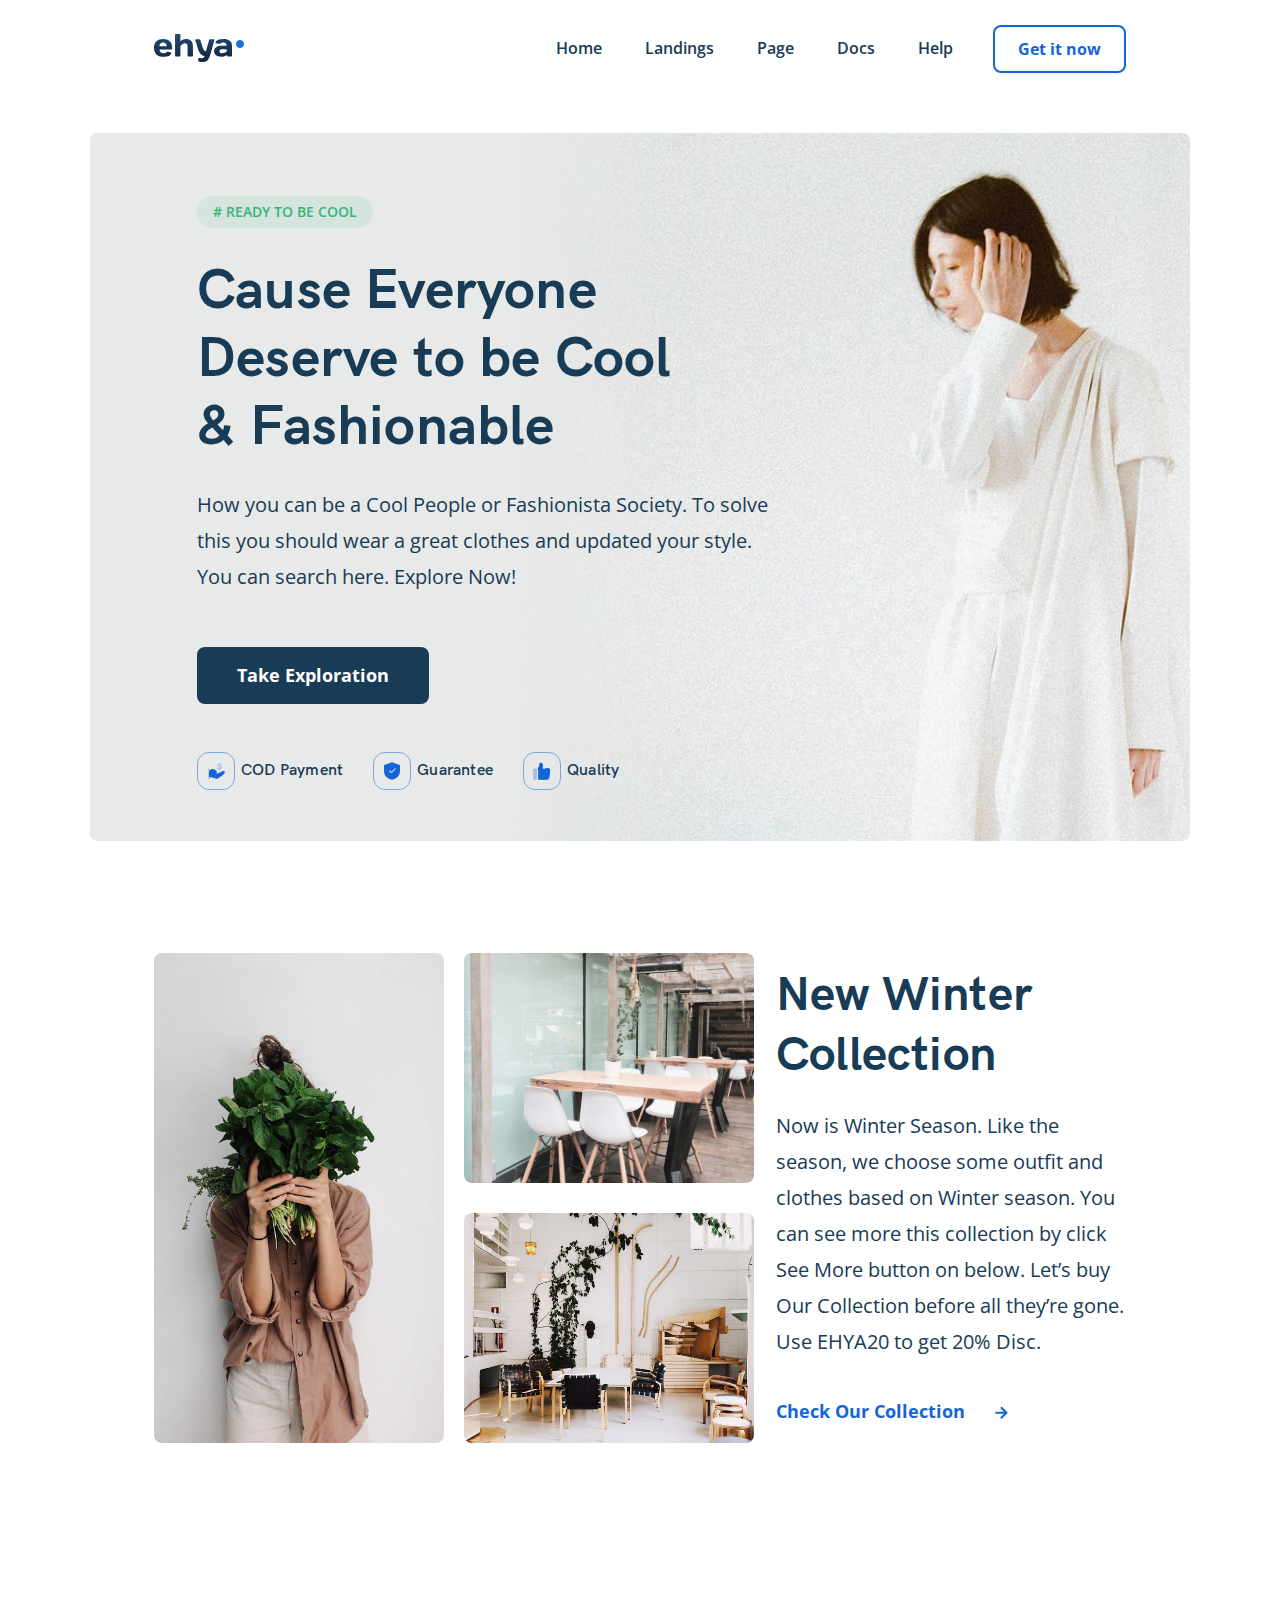
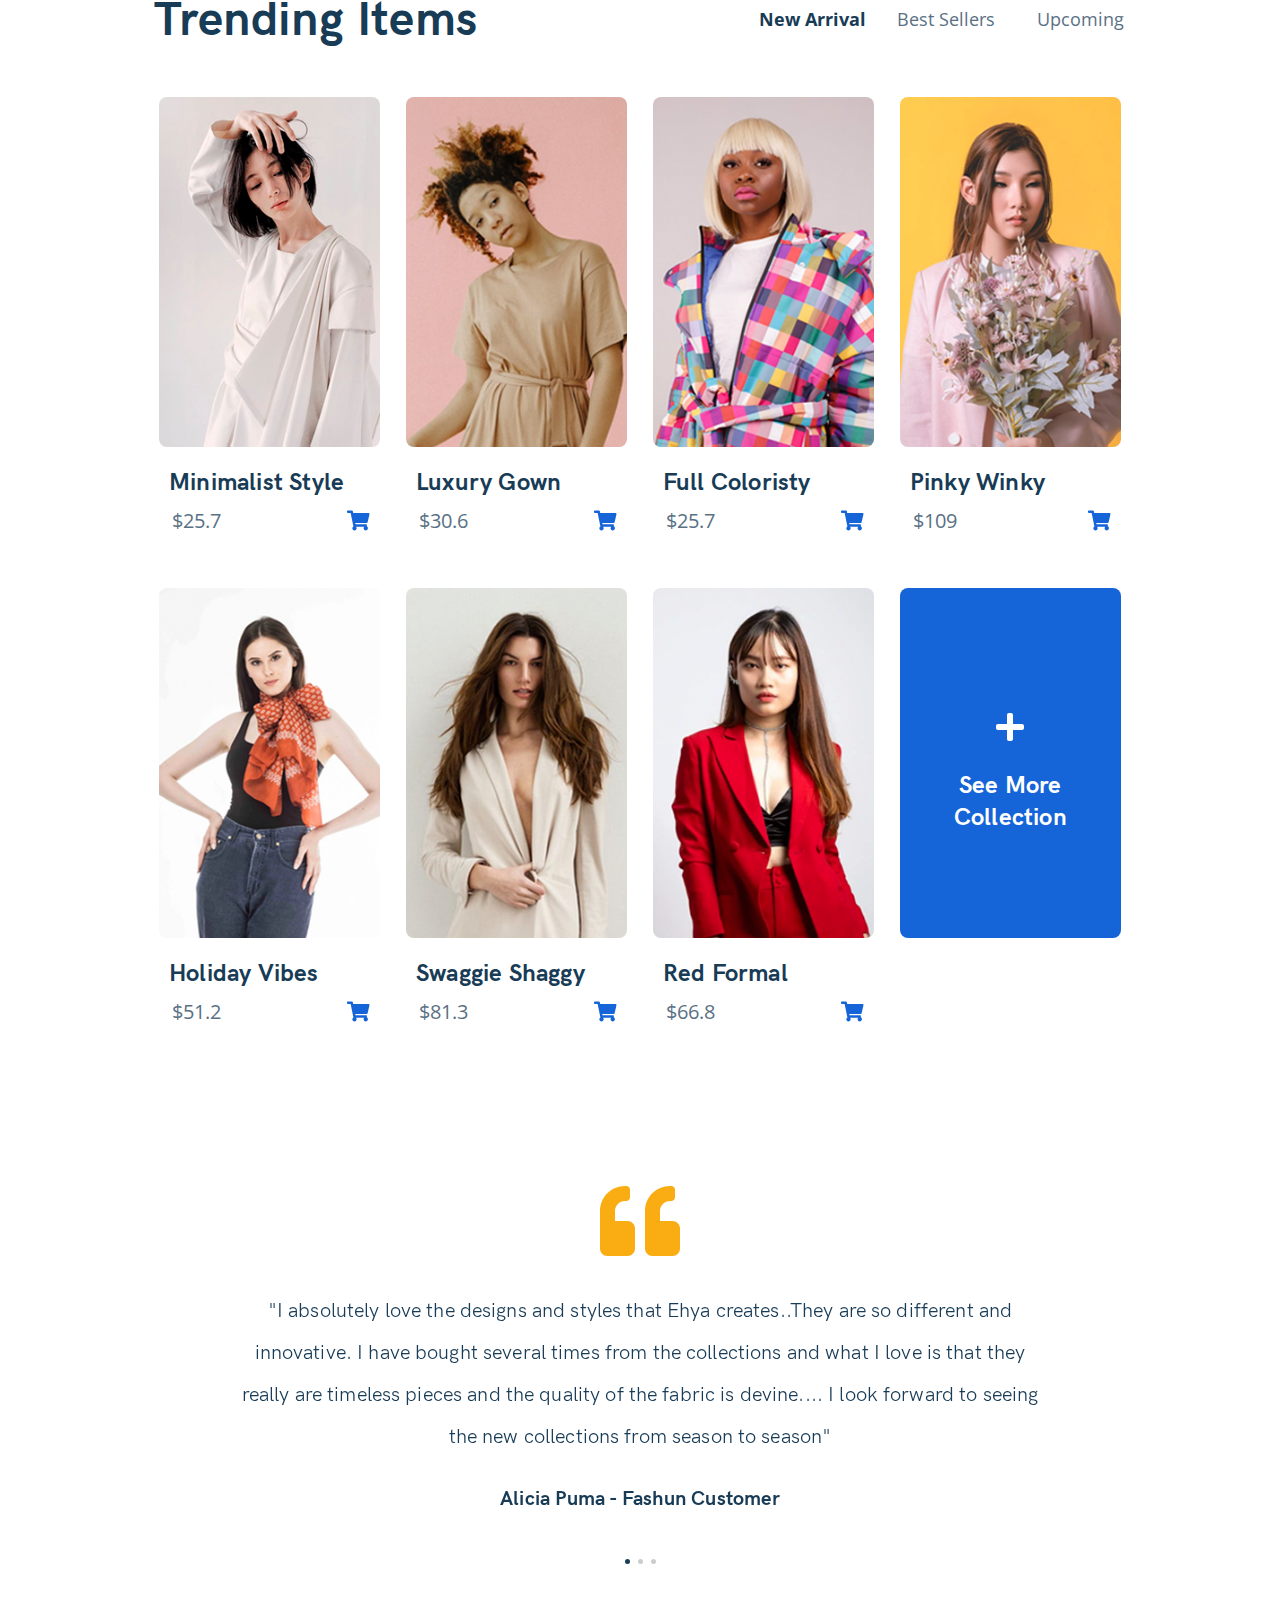
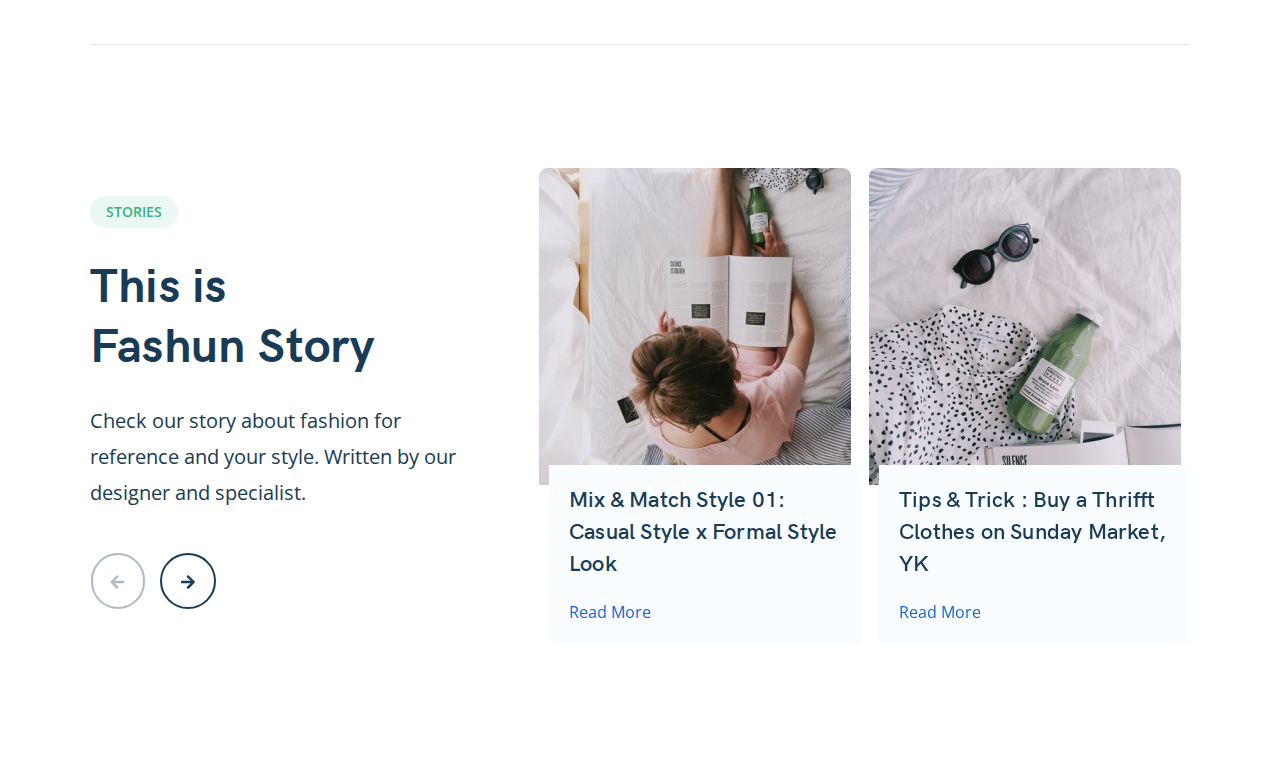
==== index.html @ 357ae5f0 "create: added stories section" ====
<!DOCTYPE html>
<html lang="en">

<head>
  <meta charset="UTF-8">
  <meta name="viewport" content="width=device-width, initial-scale=1.0">
  <title>Ehya Fashion Website</title>
  <link href="https://fonts.googleapis.com/css2?family=Open+Sans:wght@400;600;700&display=swap" rel="stylesheet">
  <link rel="shortcut icon" href="favicon.ico" type="image/x-icon">
  <link rel="icon" href="favicon.ico" type="image/x-icon">
  <link rel="stylesheet" href="css/stylefonts.css">
  <link rel="stylesheet" href="css/swiper-bundle.min.css">
  <link rel="stylesheet" href="css/style.css">
</head>

<body>
  <header class="navbar navbar__menu_fixed">
    <div class="container">
      <div class="navbar__menu">
        <div class="navbar__menu_logo">
          <a href="#" class="logo">
            <img src="img/header/logo.svg" alt="Logo: Ehya Fashion" class="logo__image">
          </a>
        </div>
        <div class="navbar__menu_group">
          <a href="#" class="navbar__menu_close">
            <img src="img/header/close.svg" alt="icon: close" class="navbar__menu_close_image">
          </a>
          <div class="navbar__menu_group_ul">
            <ul class="navbar__menu_list">
              <li class="navbar__menu_item navbar__menu_item_list">
                <a href="#" class="navbar__menu_link">Home</a>
              </li>
              <li class="navbar__menu_item navbar__menu_item_list">
                <a href="#" class="navbar__menu_link">Landings</a>
              </li>
              <li class="navbar__menu_item navbar__menu_item_list">
                <a href="#" class="navbar__menu_link">Page</a>
              </li>
              <li class="navbar__menu_item navbar__menu_item_list">
                <a href="#" class="navbar__menu_link">Docs</a>
              </li>
              <li class="navbar__menu_item navbar__menu_item_list">
                <a href="#" class="navbar__menu_link">Help</a>
              </li>
            </ul>

            <a href="#" class="navbar__menu_link_button">Get it now</a>
          </div>
        </div>
        <!-- /.navbar__menu_group -->

        <button class="navbar__button navbar__menu_toggle">
          <span class="navbar__button_line"></span>
          <span class="navbar__button_line"></span>
          <span class="navbar__button_line"></span>
        </button>
      </div>
      <!-- /.navbar__menu -->
    </div>
    <!-- /.container -->
  </header>

  <section class="hero">
    <div class="container hero__container">
      <div class="hero__wrapper">
        <div class="hero__info">
          <div class="hashtag hero__info_hashtag"># ready to be cool</div>
          <!-- /.hashtag her__info_hashtag -->
          <h1 class="hero__title">Cause Everyone Deserve to be Cool &&nbsp;Fashionable</h1>

          <p class="hero__description">
            How you can be a Cool People or Fashionista Society. To solve this you should wear a great clothes and
            updated
            your style. You can search here. Explore Now!
          </p>

          <a href="#" class="button hero__button">Take Exploration</a>

          <div class="hero__advantages">
            <div class="hero__advantages_item">
              <!-- <div class="hero__advantages_item_border"></div> -->
              <img src="img/hero/icon_payment.svg" alt="Icon: COD Payment" class="hero__advantages_item_image">
              <span class="hero__advantages_item_text">COD Payment</span>
            </div>
            <div class="hero__advantages_item">
              <img src="img/hero/icon_guarantee.svg" alt="Icon: Guarantee" class="hero__advantages_item_image">
              <span class="hero__advantages_item_text">Guarantee</span>
            </div>
            <div class="hero__advantages_item">
              <img src="img/hero/icon_quality.svg" alt="Icon: Quality" class="hero__advantages_item_image">
              <span class="hero__advantages_item_text">Quality</span>
            </div>
          </div>
          <!-- /.hero__advantages -->
        </div>
        <!-- /.hero__info -->
      </div>
      <!-- /.hero__wrapper -->
    </div>
  </section>
  <!-- /.hero -->

  <section class="collections">
    <div class="container">
      <div class="collections__wrapper">
        <div class="collections__images">
          <div class="collections__images_group_hero">
            <img src="img/collections/hero-collection.png" alt="Hero Collection Image" class="collections__images_item">
          </div>
          <!-- /.collections__images_group -->
          <div class="collections__images_group">
            <img src="img/collections/second-collection.png" alt="Second Collection Image"
              class="collections__images_item">
          </div>
          <!-- /.collections__images_group -->
          <div class="collections__images_group">
            <img src="img/collections/third-collection.png" alt="Third Collection Image"
              class="collections__images_item">
          </div>
          <!-- /.collections__images_group -->
        </div>
        <!-- /.collections__images -->

        <div class="collections__content">
          <h2 class="collections__title">New Winter Collection</h2>

          <div class="collections__description">
            Now is Winter Season. Like the season, we&nbsp;choose some outfit and clothes based on Winter season. You
            can see
            more this collection by click See More button on below. Let’s buy Our Collection before all they’re gone.
            Use
            EHYA20 to get 20% Disc.
          </div>
          <!-- /.collections__description -->

          <div class="collections__wrapper_link">
            <a href="#" class="collections__wrapper_link_item">
              <div class="collections__wrapper_link_text">Check Our Collection</div>
              <div class="collections__wrapper_link_icon">
                <img src="img/collections/arrow.svg" alt="Icon: Right Arrow"
                  class="collections__wrapper_link_icon_next">
              </div>
              <!-- /.wrapper_link_icon -->
            </a>
          </div>
          <!-- /.collections__wrapper_link -->
        </div>
      </div>
      <!-- /.collections__wrapper -->
    </div>
    <!-- /.container -->
  </section>


  <section class="trending">
    <div class="container">
      <div class="trending__wrapper">
        <div class="trending__texts trending__texts_group">
          <h2 class="trending__texts_title">
            Trending Items
          </h2>

          <ul class="tabs">
            <li data-target="#new" class="trending__tabs trending__tabs_active trending__tabs_item">New Arrival</li>
            <li data-target="#best" class="trending__tabs trending__tabs_item">Best Sellers</li>
            <li data-target="#upcoming" class="trending__tabs trending__tabs_item">Upcoming</li>
          </ul>
          <!-- /.trending__texts_tabs -->
        </div>
        <!-- /.trending__text_group -->

        <ul class="content">
          <li id="new" class="trending__content trending__content_active trending__content_item">
            <div class="trending__goods trending__goods_group">
              <div class="trending__goods_card">
                <div class="trending__goods_card_wrapper">
                  <img src="img/trending/collection-001.png" alt="Collection Photo"
                    class="trending__goods_card_wrapper_image">
                </div>
                <div class="trending__goods_card_details">
                  <h3 class="trending__goods_card_details_title">
                    Minimalist Style
                  </h3>

                  <div class="trending__goods_card_details_group">
                    <span class="trending__goods_card_details_price">
                      $25.7
                    </span>
                    <div class="trending__goods_card_details_cart">
                      <img src="img/trending/shopping-cart.svg" alt="Icon: Shopping Cart"
                        class="trending__goods_card_details_cart_image">
                    </div>
                    <!-- /.trending__goods_card_details_cart -->
                  </div>
                  <!-- /.trending__goods_card_details_group -->
                </div>
                <!-- /.trending__goods_card_details -->
              </div>
              <!-- /.trending__goods_card -->

              <div class="trending__goods_card">
                <div class="trending__goods_card_wrapper">
                  <img src="img/trending/collection-002.png" alt="Collection Photo"
                    class="trending__goods_card_wrapper_image">
                </div>
                <div class="trending__goods_card_details">
                  <h3 class="trending__goods_card_details_title">
                    Luxury Gown
                  </h3>

                  <div class="trending__goods_card_details_group">
                    <span class="trending__goods_card_details_price">
                      $30.6
                    </span>
                    <div class="trending__goods_card_details_cart">
                      <img src="img/trending/shopping-cart.svg" alt="Icon: Shopping Cart"
                        class="trending__goods_card_details_cart_image">
                    </div>
                    <!-- /.trending__goods_card_details_cart -->
                  </div>
                  <!-- /.trending__goods_card_details_group -->
                </div>
                <!-- /.trending__goods_card_details -->
              </div>
              <!-- /.trending__goods_card -->

              <div class="trending__goods_card">
                <div class="trending__goods_card_wrapper">
                  <img src="img/trending/collection-003.png" alt="Collection Photo"
                    class="trending__goods_card_wrapper_image">
                </div>
                <div class="trending__goods_card_details">
                  <h3 class="trending__goods_card_details_title">
                    Full Coloristy
                  </h3>

                  <div class="trending__goods_card_details_group">
                    <span class="trending__goods_card_details_price">
                      $25.7
                    </span>
                    <div class="trending__goods_card_details_cart">
                      <img src="img/trending/shopping-cart.svg" alt="Icon: Shopping Cart"
                        class="trending__goods_card_details_cart_image">
                    </div>
                    <!-- /.trending__goods_card_details_cart -->
                  </div>
                  <!-- /.trending__goods_card_details_group -->
                </div>
                <!-- /.trending__goods_card_details -->
              </div>
              <!-- /.trending__goods_card -->

              <div class="trending__goods_card">
                <div class="trending__goods_card_wrapper">
                  <img src="img/trending/collection-004.png" alt="Collection Photo"
                    class="trending__goods_card_wrapper_image">
                </div>
                <div class="trending__goods_card_details">
                  <h3 class="trending__goods_card_details_title">
                    Pinky Winky
                  </h3>

                  <div class="trending__goods_card_details_group">
                    <span class="trending__goods_card_details_price">
                      $109
                    </span>
                    <div class="trending__goods_card_details_cart">
                      <img src="img/trending/shopping-cart.svg" alt="Icon: Shopping Cart"
                        class="trending__goods_card_details_cart_image">
                    </div>
                    <!-- /.trending__goods_card_details_cart -->
                  </div>
                  <!-- /.trending__goods_card_details_group -->
                </div>
                <!-- /.trending__goods_card_details -->
              </div>
              <!-- /.trending__goods_card -->

              <div class="trending__goods_card">
                <div class="trending__goods_card_wrapper">
                  <img src="img/trending/collection-005.png" alt="Collection Photo"
                    class="trending__goods_card_wrapper_image">
                </div>
                <div class="trending__goods_card_details">
                  <h3 class="trending__goods_card_details_title">
                    Holiday Vibes
                  </h3>

                  <div class="trending__goods_card_details_group">
                    <span class="trending__goods_card_details_price">
                      $51.2
                    </span>
                    <div class="trending__goods_card_details_cart">
                      <img src="img/trending/shopping-cart.svg" alt="Icon: Shopping Cart"
                        class="trending__goods_card_details_cart_image">
                    </div>
                    <!-- /.trending__goods_card_details_cart -->
                  </div>
                  <!-- /.trending__goods_card_details_group -->
                </div>
                <!-- /.trending__goods_card_details -->
              </div>
              <!-- /.trending__goods_card -->

              <div class="trending__goods_card">
                <div class="trending__goods_card_wrapper">
                  <img src="img/trending/collection-006.png" alt="Collection Photo"
                    class="trending__goods_card_wrapper_image">
                </div>
                <div class="trending__goods_card_details">
                  <h3 class="trending__goods_card_details_title">
                    Swaggie Shaggy
                  </h3>

                  <div class="trending__goods_card_details_group">
                    <span class="trending__goods_card_details_price">
                      $81.3
                    </span>
                    <div class="trending__goods_card_details_cart">
                      <img src="img/trending/shopping-cart.svg" alt="Icon: Shopping Cart"
                        class="trending__goods_card_details_cart_image">
                    </div>
                    <!-- /.trending__goods_card_details_cart -->
                  </div>
                  <!-- /.trending__goods_card_details_group -->
                </div>
                <!-- /.trending__goods_card_details -->
              </div>
              <!-- /.trending__goods_card -->

              <div class="trending__goods_card">
                <div class="trending__goods_card_wrapper">
                  <img src="img/trending/collection-007.png" alt="Collection Photo"
                    class="trending__goods_card_wrapper_image">
                </div>
                <div class="trending__goods_card_details">
                  <h3 class="trending__goods_card_details_title">
                    Red Formal
                  </h3>

                  <div class="trending__goods_card_details_group">
                    <span class="trending__goods_card_details_price">
                      $66.8
                    </span>
                    <div class="trending__goods_card_details_cart">
                      <img src="img/trending/shopping-cart.svg" alt="Icon: Shopping Cart"
                        class="trending__goods_card_details_cart_image">
                    </div>
                    <!-- /.trending__goods_card_details_cart -->
                  </div>
                  <!-- /.trending__goods_card_details_group -->
                </div>
                <!-- /.trending__goods_card_details -->
              </div>
              <!-- /.trending__goods_card -->

              <div class="trending__goods_card">
                <div class="trending__goods_card_wrapper">
                  <div class="trending__goods_card_wrapper_bg">
                    <div class="trending__goods_card_wrapper_icon">
                    </div>

                    <a href="#" class="trending__goods_card_wrapper_text">
                      See More Collection
                    </a>
                  </div>
                </div>

                <!-- /.trending__goods_card_details -->
              </div>
              <!-- /.trending__goods_card -->
            </div>
            <!-- /.trending__goods trending__goods_group -->
          </li>


          <li id="best" class="trending__content trending__content_item">
            <div class="trending__goods trending__goods_group">
              <div class="trending__goods_card">
                <div class="trending__goods_card_wrapper">
                  <img src="img/trending/collection-006.png" alt="Collection Photo"
                    class="trending__goods_card_wrapper_image">
                </div>
                <div class="trending__goods_card_details">
                  <h3 class="trending__goods_card_details_title">
                    Swaggie Shaggy
                  </h3>

                  <div class="trending__goods_card_details_group">
                    <span class="trending__goods_card_details_price">
                      $81.3
                    </span>
                    <div class="trending__goods_card_details_cart">
                      <img src="img/trending/shopping-cart.svg" alt="Icon: Shopping Cart"
                        class="trending__goods_card_details_cart_image">
                    </div>
                    <!-- /.trending__goods_card_details_cart -->
                  </div>
                  <!-- /.trending__goods_card_details_group -->
                </div>
                <!-- /.trending__goods_card_details -->
              </div>
              <!-- /.trending__goods_card -->

              <div class="trending__goods_card">
                <div class="trending__goods_card_wrapper">
                  <img src="img/trending/collection-001.png" alt="Collection Photo"
                    class="trending__goods_card_wrapper_image">
                </div>
                <div class="trending__goods_card_details">
                  <h3 class="trending__goods_card_details_title">
                    Minimalist Style
                  </h3>

                  <div class="trending__goods_card_details_group">
                    <span class="trending__goods_card_details_price">
                      $25.7
                    </span>
                    <div class="trending__goods_card_details_cart">
                      <img src="img/trending/shopping-cart.svg" alt="Icon: Shopping Cart"
                        class="trending__goods_card_details_cart_image">
                    </div>
                    <!-- /.trending__goods_card_details_cart -->
                  </div>
                  <!-- /.trending__goods_card_details_group -->
                </div>
                <!-- /.trending__goods_card_details -->
              </div>
              <!-- /.trending__goods_card -->

              <div class="trending__goods_card">
                <div class="trending__goods_card_wrapper">
                  <img src="img/trending/collection-007.png" alt="Collection Photo"
                    class="trending__goods_card_wrapper_image">
                </div>
                <div class="trending__goods_card_details">
                  <h3 class="trending__goods_card_details_title">
                    Red Formal
                  </h3>

                  <div class="trending__goods_card_details_group">
                    <span class="trending__goods_card_details_price">
                      $66.8
                    </span>
                    <div class="trending__goods_card_details_cart">
                      <img src="img/trending/shopping-cart.svg" alt="Icon: Shopping Cart"
                        class="trending__goods_card_details_cart_image">
                    </div>
                    <!-- /.trending__goods_card_details_cart -->
                  </div>
                  <!-- /.trending__goods_card_details_group -->
                </div>
                <!-- /.trending__goods_card_details -->
              </div>
              <!-- /.trending__goods_card -->

              <div class="trending__goods_card">
                <div class="trending__goods_card_wrapper">
                  <img src="img/trending/collection-005.png" alt="Collection Photo"
                    class="trending__goods_card_wrapper_image">
                </div>
                <div class="trending__goods_card_details">
                  <h3 class="trending__goods_card_details_title">
                    Holiday Vibes
                  </h3>

                  <div class="trending__goods_card_details_group">
                    <span class="trending__goods_card_details_price">
                      $51.2
                    </span>
                    <div class="trending__goods_card_details_cart">
                      <img src="img/trending/shopping-cart.svg" alt="Icon: Shopping Cart"
                        class="trending__goods_card_details_cart_image">
                    </div>
                    <!-- /.trending__goods_card_details_cart -->
                  </div>
                  <!-- /.trending__goods_card_details_group -->
                </div>
                <!-- /.trending__goods_card_details -->
              </div>
              <!-- /.trending__goods_card -->

              <div class="trending__goods_card">
                <div class="trending__goods_card_wrapper">
                  <img src="img/trending/collection-002.png" alt="Collection Photo"
                    class="trending__goods_card_wrapper_image">
                </div>
                <div class="trending__goods_card_details">
                  <h3 class="trending__goods_card_details_title">
                    Luxury Gown
                  </h3>

                  <div class="trending__goods_card_details_group">
                    <span class="trending__goods_card_details_price">
                      $30.6
                    </span>
                    <div class="trending__goods_card_details_cart">
                      <img src="img/trending/shopping-cart.svg" alt="Icon: Shopping Cart"
                        class="trending__goods_card_details_cart_image">
                    </div>
                    <!-- /.trending__goods_card_details_cart -->
                  </div>
                  <!-- /.trending__goods_card_details_group -->
                </div>
                <!-- /.trending__goods_card_details -->
              </div>
              <!-- /.trending__goods_card -->

              <div class="trending__goods_card">
                <div class="trending__goods_card_wrapper">
                  <img src="img/trending/collection-003.png" alt="Collection Photo"
                    class="trending__goods_card_wrapper_image">
                </div>
                <div class="trending__goods_card_details">
                  <h3 class="trending__goods_card_details_title">
                    Full Coloristy
                  </h3>

                  <div class="trending__goods_card_details_group">
                    <span class="trending__goods_card_details_price">
                      $25.7
                    </span>
                    <div class="trending__goods_card_details_cart">
                      <img src="img/trending/shopping-cart.svg" alt="Icon: Shopping Cart"
                        class="trending__goods_card_details_cart_image">
                    </div>
                    <!-- /.trending__goods_card_details_cart -->
                  </div>
                  <!-- /.trending__goods_card_details_group -->
                </div>
                <!-- /.trending__goods_card_details -->
              </div>
              <!-- /.trending__goods_card -->

              <div class="trending__goods_card">
                <div class="trending__goods_card_wrapper">
                  <img src="img/trending/collection-004.png" alt="Collection Photo"
                    class="trending__goods_card_wrapper_image">
                </div>
                <div class="trending__goods_card_details">
                  <h3 class="trending__goods_card_details_title">
                    Pinky Winky
                  </h3>

                  <div class="trending__goods_card_details_group">
                    <span class="trending__goods_card_details_price">
                      $109
                    </span>
                    <div class="trending__goods_card_details_cart">
                      <img src="img/trending/shopping-cart.svg" alt="Icon: Shopping Cart"
                        class="trending__goods_card_details_cart_image">
                    </div>
                    <!-- /.trending__goods_card_details_cart -->
                  </div>
                  <!-- /.trending__goods_card_details_group -->
                </div>
                <!-- /.trending__goods_card_details -->
              </div>
              <!-- /.trending__goods_card -->

              <div class="trending__goods_card">
                <div class="trending__goods_card_wrapper">
                  <div class="trending__goods_card_wrapper_bg">
                    <div class="trending__goods_card_wrapper_icon">
                    </div>

                    <a href="#" class="trending__goods_card_wrapper_text">
                      See More Collection
                    </a>
                  </div>
                </div>

                <!-- /.trending__goods_card_details -->
              </div>
              <!-- /.trending__goods_card -->
            </div>
            <!-- /.trending__goods trending__goods_group -->
          </li>


          <li id="upcoming" class="trending__content trending__content_item">
            <div class="trending__goods trending__goods_group">
              <div class="trending__goods_card">
                <div class="trending__goods_card_wrapper">
                  <img src="img/trending/collection-003.png" alt="Collection Photo"
                    class="trending__goods_card_wrapper_image">
                </div>
                <div class="trending__goods_card_details">
                  <h3 class="trending__goods_card_details_title">
                    Full Coloristy
                  </h3>

                  <div class="trending__goods_card_details_group">
                    <span class="trending__goods_card_details_price">
                      $25.7
                    </span>
                    <div class="trending__goods_card_details_cart">
                      <img src="img/trending/shopping-cart.svg" alt="Icon: Shopping Cart"
                        class="trending__goods_card_details_cart_image">
                    </div>
                    <!-- /.trending__goods_card_details_cart -->
                  </div>
                  <!-- /.trending__goods_card_details_group -->
                </div>
                <!-- /.trending__goods_card_details -->
              </div>
              <!-- /.trending__goods_card -->

              <div class="trending__goods_card">
                <div class="trending__goods_card_wrapper">
                  <img src="img/trending/collection-001.png" alt="Collection Photo"
                    class="trending__goods_card_wrapper_image">
                </div>
                <div class="trending__goods_card_details">
                  <h3 class="trending__goods_card_details_title">
                    Minimalist Style
                  </h3>

                  <div class="trending__goods_card_details_group">
                    <span class="trending__goods_card_details_price">
                      $25.70
                    </span>
                    <div class="trending__goods_card_details_cart">
                      <img src="img/trending/shopping-cart.svg" alt="Icon: Shopping Cart"
                        class="trending__goods_card_details_cart_image">
                    </div>
                    <!-- /.trending__goods_card_details_cart -->
                  </div>
                  <!-- /.trending__goods_card_details_group -->
                </div>
                <!-- /.trending__goods_card_details -->
              </div>
              <!-- /.trending__goods_card -->

              <div class="trending__goods_card">
                <div class="trending__goods_card_wrapper">
                  <img src="img/trending/collection-002.png" alt="Collection Photo"
                    class="trending__goods_card_wrapper_image">
                </div>
                <div class="trending__goods_card_details">
                  <h3 class="trending__goods_card_details_title">
                    Luxury Gown
                  </h3>

                  <div class="trending__goods_card_details_group">
                    <span class="trending__goods_card_details_price">
                      $30.6
                    </span>
                    <div class="trending__goods_card_details_cart">
                      <img src="img/trending/shopping-cart.svg" alt="Icon: Shopping Cart"
                        class="trending__goods_card_details_cart_image">
                    </div>
                    <!-- /.trending__goods_card_details_cart -->
                  </div>
                  <!-- /.trending__goods_card_details_group -->
                </div>
                <!-- /.trending__goods_card_details -->
              </div>
              <!-- /.trending__goods_card -->

              <div class="trending__goods_card">
                <div class="trending__goods_card_wrapper">
                  <img src="img/trending/collection-006.png" alt="Collection Photo"
                    class="trending__goods_card_wrapper_image">
                </div>
                <div class="trending__goods_card_details">
                  <h3 class="trending__goods_card_details_title">
                    Swaggie Shaggy
                  </h3>

                  <div class="trending__goods_card_details_group">
                    <span class="trending__goods_card_details_price">
                      $81.3
                    </span>
                    <div class="trending__goods_card_details_cart">
                      <img src="img/trending/shopping-cart.svg" alt="Icon: Shopping Cart"
                        class="trending__goods_card_details_cart_image">
                    </div>
                    <!-- /.trending__goods_card_details_cart -->
                  </div>
                  <!-- /.trending__goods_card_details_group -->
                </div>
                <!-- /.trending__goods_card_details -->
              </div>
              <!-- /.trending__goods_card -->

              <div class="trending__goods_card">
                <div class="trending__goods_card_wrapper">
                  <img src="img/trending/collection-004.png" alt="Collection Photo"
                    class="trending__goods_card_wrapper_image">
                </div>
                <div class="trending__goods_card_details">
                  <h3 class="trending__goods_card_details_title">
                    Pinky Winky
                  </h3>

                  <div class="trending__goods_card_details_group">
                    <span class="trending__goods_card_details_price">
                      $109
                    </span>
                    <div class="trending__goods_card_details_cart">
                      <img src="img/trending/shopping-cart.svg" alt="Icon: Shopping Cart"
                        class="trending__goods_card_details_cart_image">
                    </div>
                    <!-- /.trending__goods_card_details_cart -->
                  </div>
                  <!-- /.trending__goods_card_details_group -->
                </div>
                <!-- /.trending__goods_card_details -->
              </div>
              <!-- /.trending__goods_card -->

              <div class="trending__goods_card">
                <div class="trending__goods_card_wrapper">
                  <img src="img/trending/collection-005.png" alt="Collection Photo"
                    class="trending__goods_card_wrapper_image">
                </div>
                <div class="trending__goods_card_details">
                  <h3 class="trending__goods_card_details_title">
                    Holiday Vibes
                  </h3>

                  <div class="trending__goods_card_details_group">
                    <span class="trending__goods_card_details_price">
                      $51.2
                    </span>
                    <div class="trending__goods_card_details_cart">
                      <img src="img/trending/shopping-cart.svg" alt="Icon: Shopping Cart"
                        class="trending__goods_card_details_cart_image">
                    </div>
                    <!-- /.trending__goods_card_details_cart -->
                  </div>
                  <!-- /.trending__goods_card_details_group -->
                </div>
                <!-- /.trending__goods_card_details -->
              </div>
              <!-- /.trending__goods_card -->

              <div class="trending__goods_card">
                <div class="trending__goods_card_wrapper">
                  <img src="img/trending/collection-007.png" alt="Collection Photo"
                    class="trending__goods_card_wrapper_image">
                </div>
                <div class="trending__goods_card_details">
                  <h3 class="trending__goods_card_details_title">
                    Red Formal
                  </h3>

                  <div class="trending__goods_card_details_group">
                    <span class="trending__goods_card_details_price">
                      $66.8
                    </span>
                    <div class="trending__goods_card_details_cart">
                      <img src="img/trending/shopping-cart.svg" alt="Icon: Shopping Cart"
                        class="trending__goods_card_details_cart_image">
                    </div>
                    <!-- /.trending__goods_card_details_cart -->
                  </div>
                  <!-- /.trending__goods_card_details_group -->
                </div>
                <!-- /.trending__goods_card_details -->
              </div>
              <!-- /.trending__goods_card -->

              <div class="trending__goods_card">
                <div class="trending__goods_card_wrapper">
                  <div class="trending__goods_card_wrapper_bg">
                    <div class="trending__goods_card_wrapper_icon">
                    </div>

                    <a href="#" class="trending__goods_card_wrapper_text">
                      See More Collection
                    </a>
                  </div>
                </div>

                <!-- /.trending__goods_card_details -->
              </div>
              <!-- /.trending__goods_card -->
            </div>
            <!-- /.trending__goods trending__goods_group -->
          </li>
        </ul>
      </div>
      <!-- /.trending__wrapper -->
    </div>
    <!-- /.container -->
  </section>


  <section class="testimonials">
    <div class="container">
      <div class="testimonials__wrapper swiper-container">
        <!-- Additional required wrapper -->
        <div class="swiper-wrapper">
          <!-- Slides -->
          <div class="swiper-slide">
            <div class="testimonials__icon"></div>

            <p class="testimonials__text">
              "I absolutely love the designs and styles that Ehya creates..They are so different and innovative. I have
              bought several times from the collections and what I love is that they really are timeless pieces and the
              quality of the fabric is devine.... I look forward to seeing the new collections from season to season"
            </p>

            <h3 class="testimonials__author">Alicia Puma - Fashun Customer</h3>
          </div>
          <div class="swiper-slide">
            <div class="testimonials__icon"></div>

            <p class="testimonials__text">
              "I LOVE Fashun Apparel...not only do they sell the most gorgeous clothes and prices that are so affordable
              to keep me looking HOT!! Postage is quick so you can wear
              that outfit this weekend!! (And I do love all the compliments I get from people saying 'you always look so
              nice and have such gorgeous clothes)... Thanks"
            </p>

            <h3 class="testimonials__author">Kylie Strotman - Fashun Customer</h3>
          </div>
          <div class="swiper-slide">
            <div class="testimonials__icon"></div>

            <p class="testimonials__text">
              "The Fabric Store has rapidly become my favourite place to order fabric online. I can shop safe in the
              knowledge that the fabrics will be top quality and true to the thorough online description. Fast shipping
              plus something to suit every project from everyday basics to ball gown!"
            </p>

            <h3 class="testimonials__author">Katty Pawell - Fashun Customer</h3>
          </div>
        </div>
        <!-- If we need pagination -->
        <div class="swiper-pagination"></div>
      </div>
    </div>
    <!-- /.container -->
  </section>


  <section class="stories">
    <div class="container">
      <span class="separator"></span>

      <div class="stories__wrapper">
        <div class="stories__text">
          <div class="hashtag label stories__text_hashtag">stories</div>

          <h2 class="stories__text_title">This is Fashun&nbsp;Story</h2>

          <div class="stories__text_story">Check our story about fashion for reference and your style. Written by our
            designer and specialist.</div>

          <div class="stories__text_buttons">
            <div class="stories__text_buttons_wrapper">
              <img src="/img/stories/button-slider-left.svg" alt="Icon: left slider arrow"
                class="stories__text_buttons_left swiper-button-prev">
            </div>

            <div class="stories__text_buttons_wrapper">
              <img src="/img/stories/button-slider-right.svg" alt="Icon: right slider arrow"
                class="stories__text_buttons_right swiper-button-next">
            </div>

          </div>
          <!-- /.stories__text_hashtag -->
        </div>
        <!-- /.stories__text -->


        <div class="stories__slider">
          <!-- Additional required wrapper -->
          <div class="stories__slider_wrapper">
            <!-- Slides -->

            <div class="stories__slider_wrapper_slide">
              <div class="stories__slider_group">
                <div class="stories__slider_group_picture">
                  <img src="/img/stories/story-image-001.png" alt="Story Picture"
                    class="stories__slider_group_picture_img">
                </div>

                <div class="stories__slider_group_description">
                  <h3 class="stories__slider_group_description_title">Mix & Match Style 01: Casual Style x Formal
                    Style
                    Look
                  </h3>
                  <a href="#" class="stories__slider_group_description_link">Read More</a>
                </div>
                <!-- /.stories__slider_group_description -->
              </div>
              <!-- /.stories__slider_group -->
              <div class="stories__slider_group">
                <div class="stories__slider_group_picture">
                  <img src="/img/stories/story-image-002.png" alt="Story Picture"
                    class="stories__slider_group_picture_img">
                </div>

                <div class="stories__slider_group_description">
                  <h3 class="stories__slider_group_description_title">Tips & Trick : Buy a Thrifft Clothes on Sunday
                    Market,
                    YK
                  </h3>
                  <a href="#" class="stories__slider_group_description_link">Read More</a>
                </div>
                <!-- /.stories__slider_group_description -->
              </div>
            </div>

            <div class="stories__slider_wrapper_slide">
              <div class="stories__slider_group">
                <div class="stories__slider_group_picture">
                  <img src="/img/stories/story-image-001.png" alt="Story Picture"
                    class="stories__slider_group_picture_img">
                </div>

                <div class="stories__slider_group_description">
                  <h3 class="stories__slider_group_description_title">Mix & Match Style 01: Casual Style x Formal
                    Style
                    Look
                  </h3>
                  <a href="#" class="stories__slider_group_description_link">Read More</a>
                </div>
                <!-- /.stories__slider_group_description -->
              </div>
              <!-- /.stories__slider_group -->
              <div class="stories__slider_group">
                <div class="stories__slider_group_picture">
                  <img src="/img/stories/story-image-002.png" alt="Story Picture"
                    class="stories__slider_group_picture_img">
                </div>

                <div class="stories__slider_group_description">
                  <h3 class="stories__slider_group_description_title">Tips & Trick : Buy a Thrifft Clothes on Sunday
                    Market,
                    YK
                  </h3>
                  <a href="#" class="stories__slider_group_description_link">Read More</a>
                </div>
                <!-- /.stories__slider_group_description -->
              </div>
            </div>

            <div class="stories__slider_wrapper_slide">
              <div class="stories__slider_group">
                <div class="stories__slider_group_picture">
                  <img src="/img/stories/story-image-001.png" alt="Story Picture"
                    class="stories__slider_group_picture_img">
                </div>

                <div class="stories__slider_group_description">
                  <h3 class="stories__slider_group_description_title">Mix & Match Style 01: Casual Style x Formal
                    Style
                    Look
                  </h3>
                  <a href="#" class="stories__slider_group_description_link">Read More</a>
                </div>
                <!-- /.stories__slider_group_description -->
              </div>
              <!-- /.stories__slider_group -->
              <div class="stories__slider_group">
                <div class="stories__slider_group_picture">
                  <img src="/img/stories/story-image-002.png" alt="Story Picture"
                    class="stories__slider_group_picture_img">
                </div>


                <div class="stories__slider_group_description">
                  <h3 class="stories__slider_group_description_title">Tips & Trick : Buy a Thrifft Clothes on Sunday
                    Market,
                    YK
                  </h3>
                  <a href="#" class="stories__slider_group_description_link">Read More</a>
                </div>
                <!-- /.stories__slider_group_description -->
              </div>
            </div>

          </div>
          <!-- /.stories__slider_group -->
        </div>
        <!-- /.stories__slider -->

      </div>
      <!-- /.stories__wrapper -->
    </div>
    <!-- /.container -->
  </section>







  <script src="js/jquery-3.5.1.min.js"></script>
  <script src="js/swiper-bundle.min.js"></script>
  <script src="js/main.js"></script>
</body>

</html>
---- css/stylefonts.css ----
@font-face {
  font-family: "HKGrotesk-Regular";
  src: url("../fonts/HKGrotesk-Regular.woff") format("woff"),
    url("../fonts/HKGrotesk-Regular.woff2") format("woff2");
  font-weight: 400;
  font-style: normal;
}

@font-face {
  font-family: "HKGrotesk-SemiBold";
  src: url("../fonts/HKGrotesk-SemiBold.woff") format("woff"),
    url("../fonts/HKGrotesk-SemiBold.woff2") format("woff2");
  font-weight: 600;
  font-style: normal;
}

@font-face {
  font-family: "HKGrotesk-Bold";
  src: url("../fonts/HKGrotesk-Bold.woff") format("woff"),
    url("../fonts/HKGrotesk-Bold.woff2") format("woff2");
  font-weight: 700;
  font-style: normal;
}
---- css/style.css ----
* {
  -webkit-box-sizing: border-box;
          box-sizing: border-box;
}

body {
  font-family: 'Open Sans', sans-serif;
  background-color: #ffffff;
  color: #183B56;
}

.hide {
  overflow: hidden;
  position: relative;
}

.container {
  max-width: 1140px;
  margin: auto;
}

img {
  max-width: 100%;
}

.button {
  cursor: pointer;
}

.hashtag {
  color: #36B37E;
  background-color: rgba(54, 179, 126, 0.1);
  border-radius: 2000px;
  padding: 6px 16px;
}

/*! normalize.css v8.0.1 | MIT License | github.com/necolas/normalize.css */
/* Document
   ========================================================================== */
/**
 * 1. Correct the line height in all browsers.
 * 2. Prevent adjustments of font size after orientation changes in iOS.
 */
html {
  line-height: 1.15;
  /* 1 */
  -webkit-text-size-adjust: 100%;
  /* 2 */
}

/* Sections
   ========================================================================== */
/**
 * Remove the margin in all browsers.
 */
body {
  margin: 0;
}

/**
 * Render the `main` element consistently in IE.
 */
main {
  display: block;
}

/**
 * Correct the font size and margin on `h1` elements within `section` and
 * `article` contexts in Chrome, Firefox, and Safari.
 */
h1 {
  font-size: 2em;
  margin: 0.67em 0;
}

/* Grouping content
   ========================================================================== */
/**
 * 1. Add the correct box sizing in Firefox.
 * 2. Show the overflow in Edge and IE.
 */
hr {
  -webkit-box-sizing: content-box;
          box-sizing: content-box;
  /* 1 */
  height: 0;
  /* 1 */
  overflow: visible;
  /* 2 */
}

/**
 * 1. Correct the inheritance and scaling of font size in all browsers.
 * 2. Correct the odd `em` font sizing in all browsers.
 */
pre {
  font-family: monospace, monospace;
  /* 1 */
  font-size: 1em;
  /* 2 */
}

/* Text-level semantics
   ========================================================================== */
/**
 * Remove the gray background on active links in IE 10.
 */
a {
  background-color: transparent;
}

/**
 * 1. Remove the bottom border in Chrome 57-
 * 2. Add the correct text decoration in Chrome, Edge, IE, Opera, and Safari.
 */
abbr[title] {
  border-bottom: none;
  /* 1 */
  text-decoration: underline;
  /* 2 */
  -webkit-text-decoration: underline dotted;
          text-decoration: underline dotted;
  /* 2 */
}

/**
 * Add the correct font weight in Chrome, Edge, and Safari.
 */
b,
strong {
  font-weight: bolder;
}

/**
 * 1. Correct the inheritance and scaling of font size in all browsers.
 * 2. Correct the odd `em` font sizing in all browsers.
 */
code,
kbd,
samp {
  font-family: monospace, monospace;
  /* 1 */
  font-size: 1em;
  /* 2 */
}

/**
 * Add the correct font size in all browsers.
 */
small {
  font-size: 80%;
}

/**
 * Prevent `sub` and `sup` elements from affecting the line height in
 * all browsers.
 */
sub,
sup {
  font-size: 75%;
  line-height: 0;
  position: relative;
  vertical-align: baseline;
}

sub {
  bottom: -0.25em;
}

sup {
  top: -0.5em;
}

/* Embedded content
   ========================================================================== */
/**
 * Remove the border on images inside links in IE 10.
 */
img {
  border-style: none;
}

/* Forms
   ========================================================================== */
/**
 * 1. Change the font styles in all browsers.
 * 2. Remove the margin in Firefox and Safari.
 */
button,
input,
optgroup,
select,
textarea {
  font-family: inherit;
  /* 1 */
  font-size: 100%;
  /* 1 */
  line-height: 1.15;
  /* 1 */
  margin: 0;
  /* 2 */
}

/**
 * Show the overflow in IE.
 * 1. Show the overflow in Edge.
 */
button,
input {
  /* 1 */
  overflow: visible;
}

/**
 * Remove the inheritance of text transform in Edge, Firefox, and IE.
 * 1. Remove the inheritance of text transform in Firefox.
 */
button,
select {
  /* 1 */
  text-transform: none;
}

/**
 * Correct the inability to style clickable types in iOS and Safari.
 */
button,
[type="button"],
[type="reset"],
[type="submit"] {
  -webkit-appearance: button;
}

/**
 * Remove the inner border and padding in Firefox.
 */
button::-moz-focus-inner,
[type="button"]::-moz-focus-inner,
[type="reset"]::-moz-focus-inner,
[type="submit"]::-moz-focus-inner {
  border-style: none;
  padding: 0;
}

/**
 * Restore the focus styles unset by the previous rule.
 */
button:-moz-focusring,
[type="button"]:-moz-focusring,
[type="reset"]:-moz-focusring,
[type="submit"]:-moz-focusring {
  outline: 1px dotted ButtonText;
}

/**
 * Correct the padding in Firefox.
 */
fieldset {
  padding: 0.35em 0.75em 0.625em;
}

/**
 * 1. Correct the text wrapping in Edge and IE.
 * 2. Correct the color inheritance from `fieldset` elements in IE.
 * 3. Remove the padding so developers are not caught out when they zero out
 *    `fieldset` elements in all browsers.
 */
legend {
  -webkit-box-sizing: border-box;
          box-sizing: border-box;
  /* 1 */
  color: inherit;
  /* 2 */
  display: table;
  /* 1 */
  max-width: 100%;
  /* 1 */
  padding: 0;
  /* 3 */
  white-space: normal;
  /* 1 */
}

/**
 * Add the correct vertical alignment in Chrome, Firefox, and Opera.
 */
progress {
  vertical-align: baseline;
}

/**
 * Remove the default vertical scrollbar in IE 10+.
 */
textarea {
  overflow: auto;
}

/**
 * 1. Add the correct box sizing in IE 10.
 * 2. Remove the padding in IE 10.
 */
[type="checkbox"],
[type="radio"] {
  -webkit-box-sizing: border-box;
          box-sizing: border-box;
  /* 1 */
  padding: 0;
  /* 2 */
}

/**
 * Correct the cursor style of increment and decrement buttons in Chrome.
 */
[type="number"]::-webkit-inner-spin-button,
[type="number"]::-webkit-outer-spin-button {
  height: auto;
}

/**
 * 1. Correct the odd appearance in Chrome and Safari.
 * 2. Correct the outline style in Safari.
 */
[type="search"] {
  -webkit-appearance: textfield;
  /* 1 */
  outline-offset: -2px;
  /* 2 */
}

/**
 * Remove the inner padding in Chrome and Safari on macOS.
 */
[type="search"]::-webkit-search-decoration {
  -webkit-appearance: none;
}

/**
 * 1. Correct the inability to style clickable types in iOS and Safari.
 * 2. Change font properties to `inherit` in Safari.
 */
::-webkit-file-upload-button {
  -webkit-appearance: button;
  /* 1 */
  font: inherit;
  /* 2 */
}

/* Interactive
   ========================================================================== */
/*
 * Add the correct display in Edge, IE 10+, and Firefox.
 */
details {
  display: block;
}

/*
 * Add the correct display in all browsers.
 */
summary {
  display: list-item;
}

/* Misc
   ========================================================================== */
/**
 * Add the correct display in IE 10+.
 */
template {
  display: none;
}

/**
 * Add the correct display in IE 10.
 */
[hidden] {
  display: none;
}

.navbar {
  background-color: #ffffff;
}

.navbar__menu {
  display: -webkit-box;
  display: -ms-flexbox;
  display: flex;
  -webkit-box-align: center;
      -ms-flex-align: center;
          align-items: center;
  -webkit-box-pack: justify;
      -ms-flex-pack: justify;
          justify-content: space-between;
  padding-top: 22px;
  padding-bottom: 58px;
}

.navbar__menu_group {
  width: 100%;
  display: -webkit-box;
  display: -ms-flexbox;
  display: flex;
  -webkit-box-align: center;
      -ms-flex-align: center;
          align-items: center;
  -webkit-box-pack: end;
      -ms-flex-pack: end;
          justify-content: flex-end;
}

.navbar__menu_group_ul {
  display: -webkit-box;
  display: -ms-flexbox;
  display: flex;
  -webkit-box-align: center;
      -ms-flex-align: center;
          align-items: center;
  -webkit-box-pack: end;
      -ms-flex-pack: end;
          justify-content: flex-end;
  width: 100%;
}

.navbar__menu_logo {
  width: 90px;
  height: 30px;
}

.navbar__menu_toggle {
  display: none;
}

.navbar__menu_list {
  display: -webkit-box;
  display: -ms-flexbox;
  display: flex;
  -webkit-box-orient: horizontal;
  -webkit-box-direction: normal;
      -ms-flex-direction: row;
          flex-direction: row;
  -webkit-box-align: center;
      -ms-flex-align: center;
          align-items: center;
  -webkit-box-pack: justify;
      -ms-flex-pack: justify;
          justify-content: space-between;
  list-style-type: none;
  padding-left: 0;
  margin-left: auto;
  margin-right: 40px;
}

.navbar__menu_link {
  color: inherit;
  text-decoration: none;
  font-weight: 600;
  font-size: 16px;
  line-height: 21px;
  margin-left: 43px;
}

.navbar__menu_link:hover {
  color: #1565D8;
}

.navbar__menu_link_button {
  font-style: normal;
  font-weight: bold;
  font-size: 16px;
  line-height: 24px;
  text-decoration: none;
  border: 2px solid #1565D8;
  cursor: pointer;
  max-height: 48px;
  padding: 10px 23px;
  color: #1565D8;
  background-color: #ffffff;
  border-radius: 8px;
}

.navbar__menu_link_button:hover {
  background-color: #f5f9ff;
}

.navbar__menu_close {
  display: none;
}

.navbar__menu_close_image {
  width: 22px;
  height: 22px;
}

.logo__image {
  min-width: 90px;
}

.hero {
  padding-bottom: 120px;
}

.hero__container {
  max-width: 1280px;
  max-height: 700px;
}

.hero__wrapper {
  position: relative;
  background-color: #E8EAE9;
  border-radius: 8px;
  padding: 63px 0 46px 107px;
  margin: auto;
  overflow: hidden;
  z-index: 1;
}

.hero__wrapper:before {
  content: '';
  position: absolute;
  width: 988px;
  height: 1500px;
  -webkit-transform: translate(29.9%, -25.4%);
          transform: translate(29.9%, -25.4%);
  background-image: url(../img/hero/hero-image.png);
  background-repeat: no-repeat;
  background-position: center;
  background-size: 109%;
  z-index: -3;
}

.hero__wrapper:after {
  content: '';
  position: absolute;
  width: 600px;
  height: 800px;
  left: 0;
  right: -100%;
  top: 0;
  bottom: 0;
  background: -webkit-gradient(linear, right top, left top, from(rgba(238, 238, 238, 1e-05)), color-stop(30%, #E8EAE9));
  background: linear-gradient(270deg, rgba(238, 238, 238, 1e-05) 0%, #E8EAE9 30%);
  background-repeat: no-repeat;
  background-position: center;
  z-index: -1;
}

.hero__info {
  display: -webkit-box;
  display: -ms-flexbox;
  display: flex;
  -webkit-box-orient: vertical;
  -webkit-box-direction: normal;
      -ms-flex-direction: column;
          flex-direction: column;
  -webkit-box-align: start;
      -ms-flex-align: start;
          align-items: flex-start;
  max-width: 577px;
}

.hero__info_hashtag {
  min-width: 100px;
  height: 32px;
  text-decoration: none;
  text-transform: uppercase;
  font-style: normal;
  font-weight: 600;
  font-size: 14px;
  line-height: 20px;
  padding: 6px 16px;
  margin-bottom: 30px;
}

.hero__title {
  font-family: HKGrotesk-Bold;
  font-size: 56px;
  line-height: 68px;
  letter-spacing: 0.2px;
  margin: 0 0 5px 0;
}

.hero__description {
  font-style: normal;
  font-weight: normal;
  font-size: 20px;
  line-height: 36px;
  margin-bottom: 52px;
}

.hero__button {
  color: #ffffff;
  background: #183B56;
  font-style: normal;
  font-weight: bold;
  font-size: 18px;
  line-height: 25px;
  border-radius: 8px;
  margin-bottom: 48px;
  padding: 16px 40px;
  text-decoration: none;
  border: none;
}

.hero__button:hover {
  background: #355a77;
}

.hero__advantages {
  width: 100%;
  display: -webkit-box;
  display: -ms-flexbox;
  display: flex;
  -webkit-box-orient: horizontal;
  -webkit-box-direction: normal;
      -ms-flex-direction: row;
          flex-direction: row;
  -webkit-box-align: center;
      -ms-flex-align: center;
          align-items: center;
  -webkit-box-pack: start;
      -ms-flex-pack: start;
          justify-content: flex-start;
  -ms-flex-wrap: wrap;
      flex-wrap: wrap;
}

.hero__advantages_item {
  display: -webkit-box;
  display: -ms-flexbox;
  display: flex;
  -webkit-box-orient: horizontal;
  -webkit-box-direction: normal;
      -ms-flex-direction: row;
          flex-direction: row;
  -webkit-box-align: center;
      -ms-flex-align: center;
          align-items: center;
  -webkit-box-pack: justify;
      -ms-flex-pack: justify;
          justify-content: space-between;
  margin-right: 30px;
  margin-bottom: 5px;
}

.hero__advantages_item_image {
  border: 0.75px solid rgba(21, 101, 216, 0.5);
  border-radius: 12px;
  margin-right: 6px;
  padding: 7px;
}

.hero__advantages_item_text {
  font-family: HKGrotesk-SemiBold;
  font-style: normal;
  font-weight: 600;
  font-size: 16px;
  line-height: 20px;
  letter-spacing: 0.2px;
}

.collections {
  padding-bottom: 145px;
}

.collections__wrapper {
  display: -webkit-box;
  display: -ms-flexbox;
  display: flex;
  -webkit-box-orient: horizontal;
  -webkit-box-direction: normal;
      -ms-flex-direction: row;
          flex-direction: row;
  -webkit-box-pack: justify;
      -ms-flex-pack: justify;
          justify-content: space-between;
}

.collections__wrapper_link {
  display: -webkit-box;
  display: -ms-flexbox;
  display: flex;
  -webkit-box-align: center;
      -ms-flex-align: center;
          align-items: center;
  -webkit-box-pack: start;
      -ms-flex-pack: start;
          justify-content: flex-start;
}

.collections__wrapper_link_text {
  font-style: normal;
  font-weight: bold;
  font-size: 18px;
  line-height: 25px;
  text-decoration: none;
  color: #1565D8;
}

.collections__wrapper_link_item {
  display: -webkit-box;
  display: -ms-flexbox;
  display: flex;
  -webkit-box-orient: horizontal;
  -webkit-box-direction: normal;
      -ms-flex-direction: row;
          flex-direction: row;
  -webkit-box-align: center;
      -ms-flex-align: center;
          align-items: center;
  -webkit-box-pack: start;
      -ms-flex-pack: start;
          justify-content: flex-start;
  text-decoration: none;
}

.collections__wrapper_link_item:hover {
  text-decoration: underline;
  color: #1565D8;
}

.collections__wrapper_link_icon {
  width: 13px;
  height: 16px;
  margin-left: 30px;
}

.collections__images {
  display: -webkit-box;
  display: -ms-flexbox;
  display: flex;
  -webkit-box-orient: vertical;
  -webkit-box-direction: normal;
      -ms-flex-direction: column;
          flex-direction: column;
  -ms-flex-wrap: wrap;
      flex-wrap: wrap;
  -ms-flex-line-pack: justify;
      align-content: space-between;
  -webkit-box-pack: justify;
      -ms-flex-pack: justify;
          justify-content: space-between;
  width: 670px;
  height: 490px;
  margin-left: 10px;
}

.collections__images_group {
  width: 320px;
  height: 230px;
  border-radius: 8px;
  overflow: hidden;
}

.collections__images_group_hero {
  width: 320px;
  height: 490px;
  border-radius: 8px;
  overflow: hidden;
}

.collections__images_item {
  top: 0;
  right: 0;
  bottom: 0;
  left: 0;
  width: 100%;
  height: 100%;
  -o-object-fit: cover;
     object-fit: cover;
}

.collections__content {
  display: -webkit-box;
  display: -ms-flexbox;
  display: flex;
  -webkit-box-orient: vertical;
  -webkit-box-direction: normal;
      -ms-flex-direction: column;
          flex-direction: column;
  width: 400px;
}

.collections__title {
  font-family: HKGrotesk-Bold;
  font-style: normal;
  font-weight: bold;
  font-size: 48px;
  line-height: 60px;
  letter-spacing: 0.2px;
  margin-top: 13px;
  margin-bottom: 22px;
}

.collections__description {
  font-style: normal;
  font-weight: normal;
  font-size: 20px;
  line-height: 36px;
  margin-bottom: 39px;
}

.trending {
  padding-bottom: 102px;
}

.trending__wrapper {
  display: -webkit-box;
  display: -ms-flexbox;
  display: flex;
  -webkit-box-orient: vertical;
  -webkit-box-direction: normal;
      -ms-flex-direction: column;
          flex-direction: column;
  min-height: 1040px;
}

.trending__texts_group {
  display: -webkit-box;
  display: -ms-flexbox;
  display: flex;
  -webkit-box-orient: horizontal;
  -webkit-box-direction: normal;
      -ms-flex-direction: row;
          flex-direction: row;
  -webkit-box-align: center;
      -ms-flex-align: center;
          align-items: center;
  -webkit-box-pack: justify;
      -ms-flex-pack: justify;
          justify-content: space-between;
}

.trending__texts_tabs {
  display: -webkit-box;
  display: -ms-flexbox;
  display: flex;
  -webkit-box-orient: horizontal;
  -webkit-box-direction: normal;
      -ms-flex-direction: row;
          flex-direction: row;
  -ms-flex-line-pack: center;
      align-content: center;
  -webkit-box-pack: justify;
      -ms-flex-pack: justify;
          justify-content: space-between;
  min-width: 402px;
  margin-right: 2px;
}

.trending__texts_title {
  font-family: HKGrotesk-Bold;
  font-size: 48px;
  line-height: 60px;
  letter-spacing: 0.4px;
  margin: 3px 0 0 0;
}

.trending__tabs {
  display: -webkit-box;
  display: -ms-flexbox;
  display: flex;
  -webkit-box-align: center;
      -ms-flex-align: center;
          align-items: center;
  -ms-flex-line-pack: center;
      align-content: center;
  -webkit-box-pack: end;
      -ms-flex-pack: end;
          justify-content: flex-end;
  font-size: 18px;
  line-height: 25px;
  font-weight: 400;
  color: #5A7184;
}

.trending__tabs_item {
  min-width: 129px;
}

.trending__tabs:hover {
  font-size: 18px;
  line-height: 25px;
  font-weight: 700;
  color: #183B56;
}

.trending__tabs_active {
  font-size: 18px;
  line-height: 25px;
  font-weight: 700;
  color: #183B56;
}

.trending__goods {
  display: -webkit-box;
  display: -ms-flexbox;
  display: flex;
  -webkit-box-orient: horizontal;
  -webkit-box-direction: normal;
      -ms-flex-direction: row;
          flex-direction: row;
  -ms-flex-wrap: wrap;
      flex-wrap: wrap;
  margin-top: 46px;
  padding: 0 5px;
}

.trending__goods_card {
  max-height: 441px;
  margin-bottom: 50px;
}

.trending__goods_card_details {
  padding: 20px 10px 10px 10px;
  width: 260px;
}

.trending__goods_card_details_group {
  display: -webkit-box;
  display: -ms-flexbox;
  display: flex;
  -webkit-box-orient: horizontal;
  -webkit-box-direction: normal;
      -ms-flex-direction: row;
          flex-direction: row;
  -webkit-box-pack: justify;
      -ms-flex-pack: justify;
          justify-content: space-between;
  -webkit-box-align: center;
      -ms-flex-align: center;
          align-items: center;
}

.trending__goods_card_details_price {
  font-style: normal;
  font-weight: normal;
  font-size: 20px;
  line-height: 36px;
  color: #5A7184;
  margin-left: 3px;
}

.trending__goods_card_details_title {
  font-family: HKGrotesk-Bold;
  font-style: normal;
  font-weight: bold;
  font-size: 24px;
  line-height: 32px;
  letter-spacing: 0.2px;
  margin: 0 0 4px 0;
}

.trending__goods_card_details_cart {
  width: 23px;
  height: 23px;
}

.trending__goods_card_details_cart_image {
  cursor: pointer;
}

.trending__goods_card_wrapper {
  width: 260px;
  height: 350px;
  border-radius: 8px;
  overflow: hidden;
}

.trending__goods_card_wrapper_bg {
  position: relative;
  display: -webkit-box;
  display: -ms-flexbox;
  display: flex;
  -webkit-box-orient: vertical;
  -webkit-box-direction: normal;
      -ms-flex-direction: column;
          flex-direction: column;
  -webkit-box-align: center;
      -ms-flex-align: center;
          align-items: center;
  -webkit-box-pack: justify;
      -ms-flex-pack: justify;
          justify-content: space-between;
  width: 100%;
  height: 100%;
  color: #ffffff;
  background-color: #1565D8;
  padding: 125px 21px 104px 21px;
  z-index: 1;
}

.trending__goods_card_wrapper_bg:after {
  content: '';
  position: absolute;
  width: 28px;
  height: 28px;
  background-image: url(../img/trending/plus.svg);
  background-repeat: no-repeat;
  background-position: center;
  z-index: 2;
}

.trending__goods_card_wrapper_bg:hover {
  background-color: #6fa1e9;
}

.trending__goods_card_wrapper_image {
  width: 100%;
  height: 100%;
  top: 0;
  right: 0;
  bottom: 0;
  left: 0;
  -o-object-fit: cover;
     object-fit: cover;
}

.trending__goods_card_wrapper_text {
  font-family: HKGrotesk-Bold;
  font-style: normal;
  font-size: 24px;
  line-height: 32px;
  letter-spacing: 0.2px;
  text-decoration: none;
  color: #ffffff;
  text-align: center;
}

.trending__goods_card_wrapper_link {
  /** display: block **/
  /** height: 100% **/
}

.trending__goods_card_wrapper_icon {
  margin-bottom: 18px;
}

.trending__goods_card_wrapper_icon_image {
  width: 27px;
  height: 27px;
}

.trending__goods_group {
  min-height: 927px;
  display: -webkit-box;
  display: -ms-flexbox;
  display: flex;
  -webkit-box-pack: justify;
      -ms-flex-pack: justify;
          justify-content: space-between;
}

.trending__content {
  display: none;
}

.trending__content_active {
  display: block;
}

.tabs {
  display: -webkit-box;
  display: -ms-flexbox;
  display: flex;
  -webkit-box-align: center;
      -ms-flex-align: center;
          align-items: center;
  -webkit-box-orient: horizontal;
  -webkit-box-direction: normal;
      -ms-flex-direction: row;
          flex-direction: row;
  -webkit-box-pack: end;
      -ms-flex-pack: end;
          justify-content: flex-end;
  list-style-type: none;
  margin: 0 2px 0 0;
}

.content {
  list-style-type: none;
  min-height: 982px;
  overflow: hidden;
  padding: 0;
  margin: 0;
}

.un {
  display: inline-block;
}

.un::after {
  content: '';
  width: 0px;
  height: 1px;
  display: block;
  background: black;
  -webkit-transition: 300ms;
  transition: 300ms;
}

.un:hover::after {
  width: 100%;
}

.testimonials {
  padding-bottom: 67px;
}

.testimonials__wrapper {
  max-width: 800px;
}

.testimonials__icon {
  width: 80px;
  height: 80px;
  background-image: url(../img/testimonials/quote-left.svg);
  background-repeat: no-repeat;
  background-position: center;
}

.testimonials__text {
  font-family: HKGrotesk-Regular;
  font-style: normal;
  font-weight: normal;
  font-size: 20px;
  line-height: 42px;
  text-align: center;
  letter-spacing: 0.133333px;
  margin: 29px 0 9px 0;
}

.testimonials__author {
  font-family: HKGrotesk-Bold;
  font-style: normal;
  font-weight: bold;
  font-size: 20px;
  line-height: 24px;
  text-align: center;
  letter-spacing: 0.2px;
  margin-bottom: 66px;
}

.swiper-slide {
  display: -webkit-box;
  display: -ms-flexbox;
  display: flex;
  -webkit-box-orient: vertical;
  -webkit-box-direction: normal;
      -ms-flex-direction: column;
          flex-direction: column;
  -webkit-box-align: center;
      -ms-flex-align: center;
          align-items: center;
}

.swiper-pagination-bullet {
  width: 5px;
  height: 5px;
}

.swiper-pagination-bullet-active {
  background-color: #183B56;
  width: 5px;
  height: 5px;
}

.stories {
  padding-bottom: 140px;
}

.stories__wrapper {
  max-height: 525px;
  display: -webkit-box;
  display: -ms-flexbox;
  display: flex;
  -webkit-box-orient: horizontal;
  -webkit-box-direction: normal;
      -ms-flex-direction: row;
          flex-direction: row;
  -webkit-box-align: center;
      -ms-flex-align: center;
          align-items: center;
  -webkit-box-pack: justify;
      -ms-flex-pack: justify;
          justify-content: space-between;
}

.stories__text {
  max-width: 392px;
  min-height: 419px;
  display: -webkit-box;
  display: -ms-flexbox;
  display: flex;
  -webkit-box-orient: vertical;
  -webkit-box-direction: normal;
      -ms-flex-direction: column;
          flex-direction: column;
  -webkit-box-align: start;
      -ms-flex-align: start;
          align-items: flex-start;
  -webkit-box-pack: start;
      -ms-flex-pack: start;
          justify-content: flex-start;
}

.stories__text_hashtag {
  min-width: 50px;
  height: 32px;
  text-decoration: none;
  text-transform: uppercase;
  font-style: normal;
  font-weight: 600;
  font-size: 14px;
  line-height: 20px;
  padding: 6px 16px;
  margin-bottom: 30px;
}

.stories__text_title {
  font-family: HKGrotesk-Bold;
  font-size: 48px;
  line-height: 125%;
  letter-spacing: 0.2px;
  color: #183B56;
  margin: 0 0 25px 0;
}

.stories__text_story {
  font-size: 20px;
  line-height: 180%;
  margin: 0 0 42px 0;
}

.stories__text_buttons {
  position: static;
  width: 132px;
  height: 56px;
  display: -webkit-box;
  display: -ms-flexbox;
  display: flex;
  -webkit-box-orient: horizontal;
  -webkit-box-direction: normal;
      -ms-flex-direction: row;
          flex-direction: row;
  -webkit-box-align: center;
      -ms-flex-align: center;
          align-items: center;
  -webkit-box-pack: justify;
      -ms-flex-pack: justify;
          justify-content: space-between;
}

.stories__text_buttons_wrapper {
  display: -webkit-box;
  display: -ms-flexbox;
  display: flex;
  -webkit-box-orient: horizontal;
  -webkit-box-direction: normal;
      -ms-flex-direction: row;
          flex-direction: row;
  -webkit-box-align: center;
      -ms-flex-align: center;
          align-items: center;
  -webkit-box-pack: justify;
      -ms-flex-pack: justify;
          justify-content: space-between;
  position: absolute;
  width: 56px;
  height: 56px;
}

.stories__text_buttons_left {
  width: 56px;
  height: 56px;
  top: 22px;
  left: 0;
  bottom: 0;
  right: 0;
}

.stories__text_buttons_right {
  width: 56px;
  height: 56px;
  top: 22px;
  left: 70px;
  bottom: 0;
  right: 0;
}

.stories__slider {
  overflow: hidden;
}

.stories__slider_wrapper {
  max-width: 651px;
  max-height: 475px;
  display: -webkit-box;
  display: -ms-flexbox;
  display: flex;
  -webkit-box-orient: horizontal;
  -webkit-box-direction: normal;
      -ms-flex-direction: row;
          flex-direction: row;
  -webkit-box-align: center;
      -ms-flex-align: center;
          align-items: center;
}

.stories__slider_wrapper_slide {
  display: -webkit-box;
  display: -ms-flexbox;
  display: flex;
  -webkit-box-orient: horizontal;
  -webkit-box-direction: normal;
      -ms-flex-direction: row;
          flex-direction: row;
  -webkit-box-align: center;
      -ms-flex-align: center;
          align-items: center;
  -webkit-box-pack: justify;
      -ms-flex-pack: justify;
          justify-content: space-between;
}

.stories__slider_group {
  max-width: 322px;
  max-height: 475px;
  margin-right: 18px;
}

.stories__slider_group_picture {
  width: 312px;
  height: 317px;
  border-radius: 8px 8px 0 0;
  overflow: hidden;
}

.stories__slider_group_picture_img {
  display: block;
  width: 100%;
  height: 100%;
}

.stories__slider_group_description {
  position: relative;
  bottom: 20px;
  left: 10px;
  width: 312px;
  height: 178px;
  background-color: #FAFDFF;
  padding: 20px;
}

.stories__slider_group_description_title {
  font-family: HKGrotesk-SemiBold;
  font-size: 22px;
  line-height: 145%;
  letter-spacing: 0.2px;
  margin: 0 0 20px 0;
}

.stories__slider_group_description_link {
  font-size: 16px;
  line-height: 22px;
  text-decoration: none;
  color: #1565D8;
}

.separator {
  display: inline-block;
  width: 100%;
  height: 1px;
  background-color: #E8EAE9;
  margin: 0 auto 120px auto;
}

@media (max-width: 1320px) {
  .container {
    max-width: 1100px;
  }
  .navbar__menu {
    width: 972px;
    margin: auto;
  }
  .collections {
    width: 972px;
    margin: auto;
  }
  .collections__images {
    width: 600px;
    margin-left: 0;
  }
  .collections__images_group {
    width: 290px;
    height: 230px;
  }
  .collections__images_group_hero {
    width: 290px;
    height: 490px;
  }
  .collections__content {
    width: 350px;
  }
  .trending {
    width: 972px;
    margin: auto;
  }
  .trending__goods_card {
    width: 23%;
  }
  .trending__goods_card_wrapper {
    width: 100%;
  }
  .trending__goods_card_details {
    width: 100%;
  }
}

@media (max-width: 1200px) {
  .container {
    max-width: 960px;
  }
  .navbar__menu {
    width: 820px;
  }
  .hero__info {
    max-width: 477px;
  }
  .hero__info_hashtag {
    margin-bottom: 24px;
  }
  .hero__wrapper {
    padding: 40px 0 40px 60px;
  }
  .hero__wrapper:before {
    -webkit-transform: translate(20.1%, -25%);
            transform: translate(20.1%, -25%);
  }
  .hero__wrapper:after {
    width: 350px;
  }
  .hero__description {
    font-size: 18px;
    margin-bottom: 46px;
  }
  .hero__button {
    margin-bottom: 40px;
  }
  .collections {
    width: 820px;
  }
  .collections__images {
    display: -webkit-box;
    display: -ms-flexbox;
    display: flex;
    -webkit-box-orient: vertical;
    -webkit-box-direction: normal;
        -ms-flex-direction: column;
            flex-direction: column;
    -ms-flex-wrap: wrap;
        flex-wrap: wrap;
    -ms-flex-line-pack: space-evenly;
        align-content: space-evenly;
    -webkit-box-pack: justify;
        -ms-flex-pack: justify;
            justify-content: space-between;
    width: 500px;
    height: 400px;
  }
  .collections__images_group {
    width: 220px;
    height: 190px;
  }
  .collections__images_group_hero {
    width: 220px;
    height: 400px;
  }
  .collections__content {
    width: 350px;
  }
  .collections__title {
    font-size: 48px;
    line-height: 50px;
    margin-top: 0;
    margin-bottom: 20px;
  }
  .collections__description {
    font-size: 18px;
    line-height: 30px;
    margin-bottom: 20px;
  }
  .trending {
    width: 820px;
  }
  .trending__goods_card {
    width: 23%;
  }
  .trending__goods_card_wrapper {
    width: 100%;
  }
  .trending__goods_card_details {
    width: 100%;
  }
  .trending__goods_card_details_title {
    font-size: 22px;
  }
}

@media (max-width: 992px) {
  .container {
    max-width: 768px;
  }
  .navbar__menu {
    width: 85%;
  }
  .navbar__menu_link {
    margin-left: 30px;
  }
  .navbar__menu_link_button:hover {
    background-color: #ffffff;
  }
  .navbar__menu_link:hover {
    color: #183B56;
  }
  .hero__info {
    max-width: 100%;
  }
  .hero__title {
    width: 458px;
    font-size: 48px;
    line-height: 60px;
  }
  .hero__description {
    width: 458px;
  }
  .hero__wrapper:before {
    -webkit-transform: translate(2%, -25%);
            transform: translate(2%, -25%);
  }
  .hero__wrapper:after {
    width: 250px;
    height: 800px;
    right: -10%;
  }
  .hero__button:hover {
    background: #183B56;
  }
  .collections {
    width: 90%;
  }
  .collections__wrapper {
    -webkit-box-orient: vertical;
    -webkit-box-direction: normal;
        -ms-flex-direction: column;
            flex-direction: column;
  }
  .collections__wrapper_link_item:hover {
    text-decoration: none;
  }
  .collections__images {
    width: 100%;
    height: 490px;
    -ms-flex-line-pack: justify;
        align-content: space-between;
  }
  .collections__images_group {
    width: 48%;
    height: 48%;
  }
  .collections__images_group_hero {
    width: 48%;
    height: 490px;
  }
  .collections__content {
    width: 100%;
    margin-top: 25px;
  }
  .collections__title {
    font-size: 48px;
    line-height: 50px;
    margin-top: 0;
    margin-bottom: 20px;
  }
  .collections__description {
    font-size: 18px;
    line-height: 30px;
    margin-bottom: 20px;
  }
  .tabs {
    padding: 0;
  }
  .trending {
    width: 90%;
  }
  .trending__texts_group {
    -webkit-box-orient: vertical;
    -webkit-box-direction: normal;
        -ms-flex-direction: column;
            flex-direction: column;
    -webkit-box-align: center;
        -ms-flex-align: center;
            align-items: center;
  }
  .trending__texts_title {
    margin: 0 0 30px 0;
  }
  .trending__texts__tabs {
    -webkit-box-pack: center;
        -ms-flex-pack: center;
            justify-content: center;
  }
  .trending__goods {
    margin-top: 56px;
  }
  .trending__goods_card {
    width: 23%;
  }
  .trending__goods_card_details {
    padding: 10px 10px 10px 10px;
  }
  .trending__goods_card_details_title {
    font-size: 20px;
  }
  .trending__goods_card_wrapper {
    width: 100%;
  }
  .trending__goods_card_wrapper_bg:hover {
    background-color: #1565D8;
  }
  .trending__goods_card_details {
    width: 100%;
  }
  .trending__tabs {
    -webkit-box-pack: center;
        -ms-flex-pack: center;
            justify-content: center;
  }
  .trending__tabs:hover {
    font-size: 18px;
    line-height: 25px;
    font-weight: 400;
    color: #5A7184;
  }
}

@media (max-width: 870px) {
  .hero__wrapper {
    width: 95%;
  }
  .trending__goods_card {
    width: 47%;
  }
  .trending__goods_card_wrapper {
    width: 100%;
  }
  .trending__goods_card_details {
    width: 100%;
  }
  .testimonials {
    width: 89%;
    margin: auto;
  }
}

@media (max-width: 768px) {
  body {
    padding-top: 102px;
  }
  .container {
    max-width: 728px;
  }
  .navbar__menu {
    width: 89%;
    display: -webkit-box;
    display: -ms-flexbox;
    display: flex;
    -webkit-box-align: center;
        -ms-flex-align: center;
            align-items: center;
    -webkit-box-pack: justify;
        -ms-flex-pack: justify;
            justify-content: space-between;
    padding-top: 22px;
    padding-bottom: 48px;
  }
  .navbar__menu_fixed {
    position: fixed;
    top: 0;
    right: 0;
    left: 0;
    z-index: 99;
  }
  .navbar__menu_group {
    display: none;
    padding: 12px 16px 36px 24px;
    margin: 0;
  }
  .navbar__menu_group_ul {
    display: -webkit-box;
    display: -ms-flexbox;
    display: flex;
    -webkit-box-orient: vertical;
    -webkit-box-direction: normal;
        -ms-flex-direction: column;
            flex-direction: column;
    -webkit-box-align: start;
        -ms-flex-align: start;
            align-items: flex-start;
    min-width: 100%;
  }
  .navbar__menu_group_visible {
    display: -webkit-box;
    display: -ms-flexbox;
    display: flex;
    -webkit-box-orient: vertical;
    -webkit-box-direction: normal;
        -ms-flex-direction: column;
            flex-direction: column;
    -webkit-box-align: start;
        -ms-flex-align: start;
            align-items: flex-start;
    position: fixed;
    top: 14px;
    right: 5.5%;
    width: 304px;
    min-height: 324px;
    background-color: #ffffff;
  }
  .navbar__menu_close {
    display: -webkit-box;
    display: -ms-flexbox;
    display: flex;
    -webkit-box-align: end;
        -ms-flex-align: end;
            align-items: flex-end;
    margin-left: auto;
  }
  .navbar__menu_toggle {
    display: -webkit-box;
    display: -ms-flexbox;
    display: flex;
  }
  .navbar__menu_list {
    display: -webkit-box;
    display: -ms-flexbox;
    display: flex;
    -webkit-box-orient: vertical;
    -webkit-box-direction: normal;
        -ms-flex-direction: column;
            flex-direction: column;
    -webkit-box-pack: justify;
        -ms-flex-pack: justify;
            justify-content: space-between;
    -webkit-box-align: start;
        -ms-flex-align: start;
            align-items: start;
    margin: 0;
  }
  .navbar__menu_item {
    margin-bottom: 20px;
  }
  .navbar__menu_link {
    margin: 0;
  }
  .navbar__menu_link_button {
    width: 100%;
    text-align: center;
  }
  .navbar__button {
    width: 22px;
    height: 18px;
    display: -webkit-box;
    display: -ms-flexbox;
    display: flex;
    -webkit-box-align: center;
        -ms-flex-align: center;
            align-items: center;
    -webkit-box-pack: justify;
        -ms-flex-pack: justify;
            justify-content: space-between;
    -webkit-box-orient: vertical;
    -webkit-box-direction: normal;
        -ms-flex-direction: column;
            flex-direction: column;
    border: none;
    background-color: #ffffff;
    cursor: pointer;
  }
  .navbar__button_line {
    width: 22px;
    height: 2.2px;
    background-color: #3A4C66;
  }
  .hero {
    padding-bottom: 80px;
  }
  .hero__wrapper {
    padding: 32px 0 36px 28px;
  }
  .hero__wrapper:before {
    -webkit-transform: translate(1.7%, -24.9%);
            transform: translate(1.7%, -24.9%);
  }
  .hero__info {
    max-width: 100%;
  }
  .hero__title {
    width: 438px;
    font-size: 48px;
    line-height: 60px;
  }
  .hero__description {
    width: 438px;
    line-height: 32px;
    margin-top: 16px;
    margin-bottom: 35px;
  }
  .hero__advantages_item {
    margin-right: 21px;
  }
  .collections {
    padding-bottom: 80px;
  }
  .trending {
    padding-bottom: 80px;
  }
  .trending__goods_card {
    width: 47%;
  }
  .trending__goods_card_wrapper {
    width: 100%;
  }
  .trending__goods_card_details {
    width: 100%;
  }
  .testimonials__text {
    margin: 12px 0 36px 0;
  }
  .testimonials__author {
    margin-bottom: 36px;
  }
}

@media (max-width: 748px) {
  .navbar__menu_group_visible {
    right: 4.5%;
  }
}

@media (max-width: 728px) {
  body {
    padding-top: 88px;
  }
  .navbar__menu {
    padding-bottom: 22px;
  }
  .navbar__menu_group_visible {
    right: 3%;
  }
  .hero__wrapper {
    width: 95%;
    padding: 20px 0 20px 20px;
  }
  .hero__wrapper:before {
    -webkit-transform: translate(-7%, -24.3%);
            transform: translate(-7%, -24.3%);
  }
  .hero__info {
    max-width: 427px;
  }
  .hero__title {
    width: 325px;
    font-size: 38px;
    line-height: 50px;
  }
  .hero__description {
    width: 335px;
    font-size: 16px;
    line-height: 32px;
    margin-top: 16px;
    margin-bottom: 35px;
  }
  .hero__advantages_item {
    margin-right: 21px;
  }
}

@media (max-width: 670px) {
  body {
    padding-top: 88px;
  }
  .navbar__menu {
    padding-bottom: 22px;
  }
  .hero__info {
    max-width: 100%;
  }
  .hero__info_hashtag {
    min-width: 100px;
    margin-bottom: 30px;
  }
  .hero__title {
    width: 330px;
    font-size: 35px;
    line-height: 50px;
  }
  .hero__description {
    width: 330px;
    font-size: 16px;
    line-height: 32px;
    margin-top: 16px;
    margin-bottom: 35px;
  }
  .hero__advantages_item {
    margin-right: 21px;
  }
}

@media (max-width: 576px) {
  .navbar__menu {
    width: 89%;
  }
  .hero {
    padding-bottom: 64px;
  }
  .hero__container {
    max-height: 900px;
  }
  .hero__wrapper {
    width: 100%;
    border-radius: 0px;
    padding: 385px 20px 36px 20px;
  }
  .hero__wrapper:before {
    -webkit-transform: translate(-31%, -46.7%);
            transform: translate(-31%, -46.7%);
  }
  .hero__wrapper:after {
    width: 570px;
    height: 500px;
    left: 0;
    right: 0;
    top: 50%;
    bottom: 0;
    background: -webkit-gradient(linear, left top, left bottom, from(rgba(238, 238, 238, 1e-05)), color-stop(30%, #E8EAE9));
    background: linear-gradient(180deg, rgba(238, 238, 238, 1e-05) 0%, #E8EAE9 30%);
    background-repeat: no-repeat;
    background-position: center;
  }
  .hero__info {
    max-width: 100%;
    -webkit-box-align: center;
        -ms-flex-align: center;
            align-items: center;
  }
  .hero__info_hashtag {
    min-width: 100px;
    height: 24px;
    padding: 2px 26px;
    margin-bottom: 20px;
  }
  .hero__title {
    width: 100%;
    font-size: 32px;
    line-height: 40px;
    text-align: center;
  }
  .hero__description {
    width: 100%;
    font-size: 16px;
    line-height: 28px;
    margin-top: 20px;
    margin-bottom: 20px;
    text-align: center;
  }
  .hero__button {
    font-size: 16px;
    line-height: 22px;
    padding: 13px 49px;
  }
  .hero__advantages {
    -ms-flex-pack: distribute;
        justify-content: space-around;
    -ms-flex-line-pack: justify;
        align-content: space-between;
  }
  .hero__advantages_item {
    margin-right: 21px;
  }
  .collections__images {
    -webkit-box-orient: horizontal;
    -webkit-box-direction: normal;
        -ms-flex-direction: row;
            flex-direction: row;
    height: 575px;
  }
  .collections__images_group {
    width: 48%;
    height: 150px;
  }
  .collections__images_group_hero {
    width: 100%;
    height: 400px;
  }
  .collections__content {
    text-align: center;
  }
  .collections__title {
    font-size: 38px;
  }
  .collections__wrapper_link {
    -webkit-box-pack: center;
        -ms-flex-pack: center;
            justify-content: center;
  }
  .collections__wrapper_link_item {
    -webkit-box-pack: center;
        -ms-flex-pack: center;
            justify-content: center;
  }
}

@media (max-width: 480px) {
  .navbar__menu_group_visible {
    right: 2.5%;
  }
  .hero__wrapper:before {
    -webkit-transform: translate(-35%, -46.7%);
            transform: translate(-35%, -46.7%);
  }
  .collections__images {
    -webkit-box-orient: horizontal;
    -webkit-box-direction: normal;
        -ms-flex-direction: row;
            flex-direction: row;
    height: 415px;
  }
  .collections__images_group {
    width: 48%;
    height: 100px;
  }
  .collections__images_group_hero {
    width: 100%;
    height: 300px;
  }
  .collections__title {
    font-size: 28px;
  }
  .collections__description {
    font-size: 16px;
  }
  .collections__wrapper_link_text {
    font-size: 16px;
  }
  .trending {
    padding-bottom: 48px;
  }
  .trending__goods {
    margin-top: 36px;
  }
  .trending__goods_card {
    max-height: 441px;
    margin-bottom: 20px;
  }
  .trending__goods_card_text {
    font-size: 20px;
    line-height: 24px;
  }
  .trending__goods_card_details {
    padding: 10px 0 0 0;
  }
  .trending__goods_card_details_title {
    font-size: 16px;
    line-height: 20px;
  }
  .trending__goods_card_details_group {
    -webkit-box-pack: start;
        -ms-flex-pack: start;
            justify-content: flex-start;
  }
  .trending__goods_card_details_cart {
    width: 16px;
    height: 16px;
  }
  .trending__goods_card_details_price {
    font-size: 14px;
    line-height: 26px;
    margin-right: 9px;
  }
  .trending__texts_title {
    font-size: 36px;
    margin-bottom: 24px;
  }
  .trending__tabs {
    font-size: 16px;
  }
  .trending__tabs:hover {
    font-size: 16px;
  }
  .trending__tabs_active {
    font-size: 16px;
  }
  .trending__tabs_active:hover {
    font-size: 16px;
    font-weight: 700;
    color: #183B56;
  }
  .tabs {
    margin: 0;
  }
  .testimonials__text {
    font-size: 18px;
    line-height: 36px;
    margin: 13px 0 24px 0;
  }
}

@media (max-width: 410px) {
  .navbar__menu_group_visible {
    right: 2%;
  }
  .hero__wrapper:before {
    -webkit-transform: translate(-39%, -46.7%);
            transform: translate(-39%, -46.7%);
  }
  .tabs {
    -ms-grid-columns: (minmax(95px, 1fr))[3];
        grid-template-columns: repeat(3, minmax(95px, 1fr));
  }
  .trending__tabs {
    font-size: 14px;
  }
  .trending__tabs_active {
    font-size: 14px;
  }
  .trending__texts_title {
    font-size: 26px;
  }
  .trending__goods_card_wrapper {
    height: 250px;
  }
  .trending__goods_card_wrapper_bg {
    padding-top: 70px;
    padding-bottom: 60px;
  }
}

@media (max-width: 360px) {
  .navbar__menu_group_visible {
    right: 1.5%;
  }
  .hero__wrapper {
    padding: 385px 20px 36px 20px;
  }
  .hero__wrapper:before {
    -webkit-transform: translate(-39.7%, -46.8%);
            transform: translate(-39.7%, -46.8%);
  }
  .hero__info {
    max-width: 100%;
    -webkit-box-align: center;
        -ms-flex-align: center;
            align-items: center;
  }
  .hero__info_hashtag {
    margin-bottom: 22px;
  }
  .hero__title {
    width: 273px;
  }
  .hero__description {
    width: 280px;
    margin-top: 13px;
    margin-bottom: 23px;
    letter-spacing: 0px;
  }
  .hero__advantages {
    height: 64px;
  }
  .hero__advantages_item {
    margin-right: 0;
  }
  .hero__advantages_item_image {
    border-radius: 10px;
    margin-right: 6px;
    padding: 3px;
  }
  .hero__button {
    margin-bottom: 25px;
  }
  .collections__title {
    font-size: 25px;
  }
  .trending__goods_card_wrapper {
    height: 170px;
  }
  .trending__goods_card_wrapper_bg {
    padding-top: 40px;
    padding-bottom: 29px;
  }
}
/*# sourceMappingURL=style.css.map */
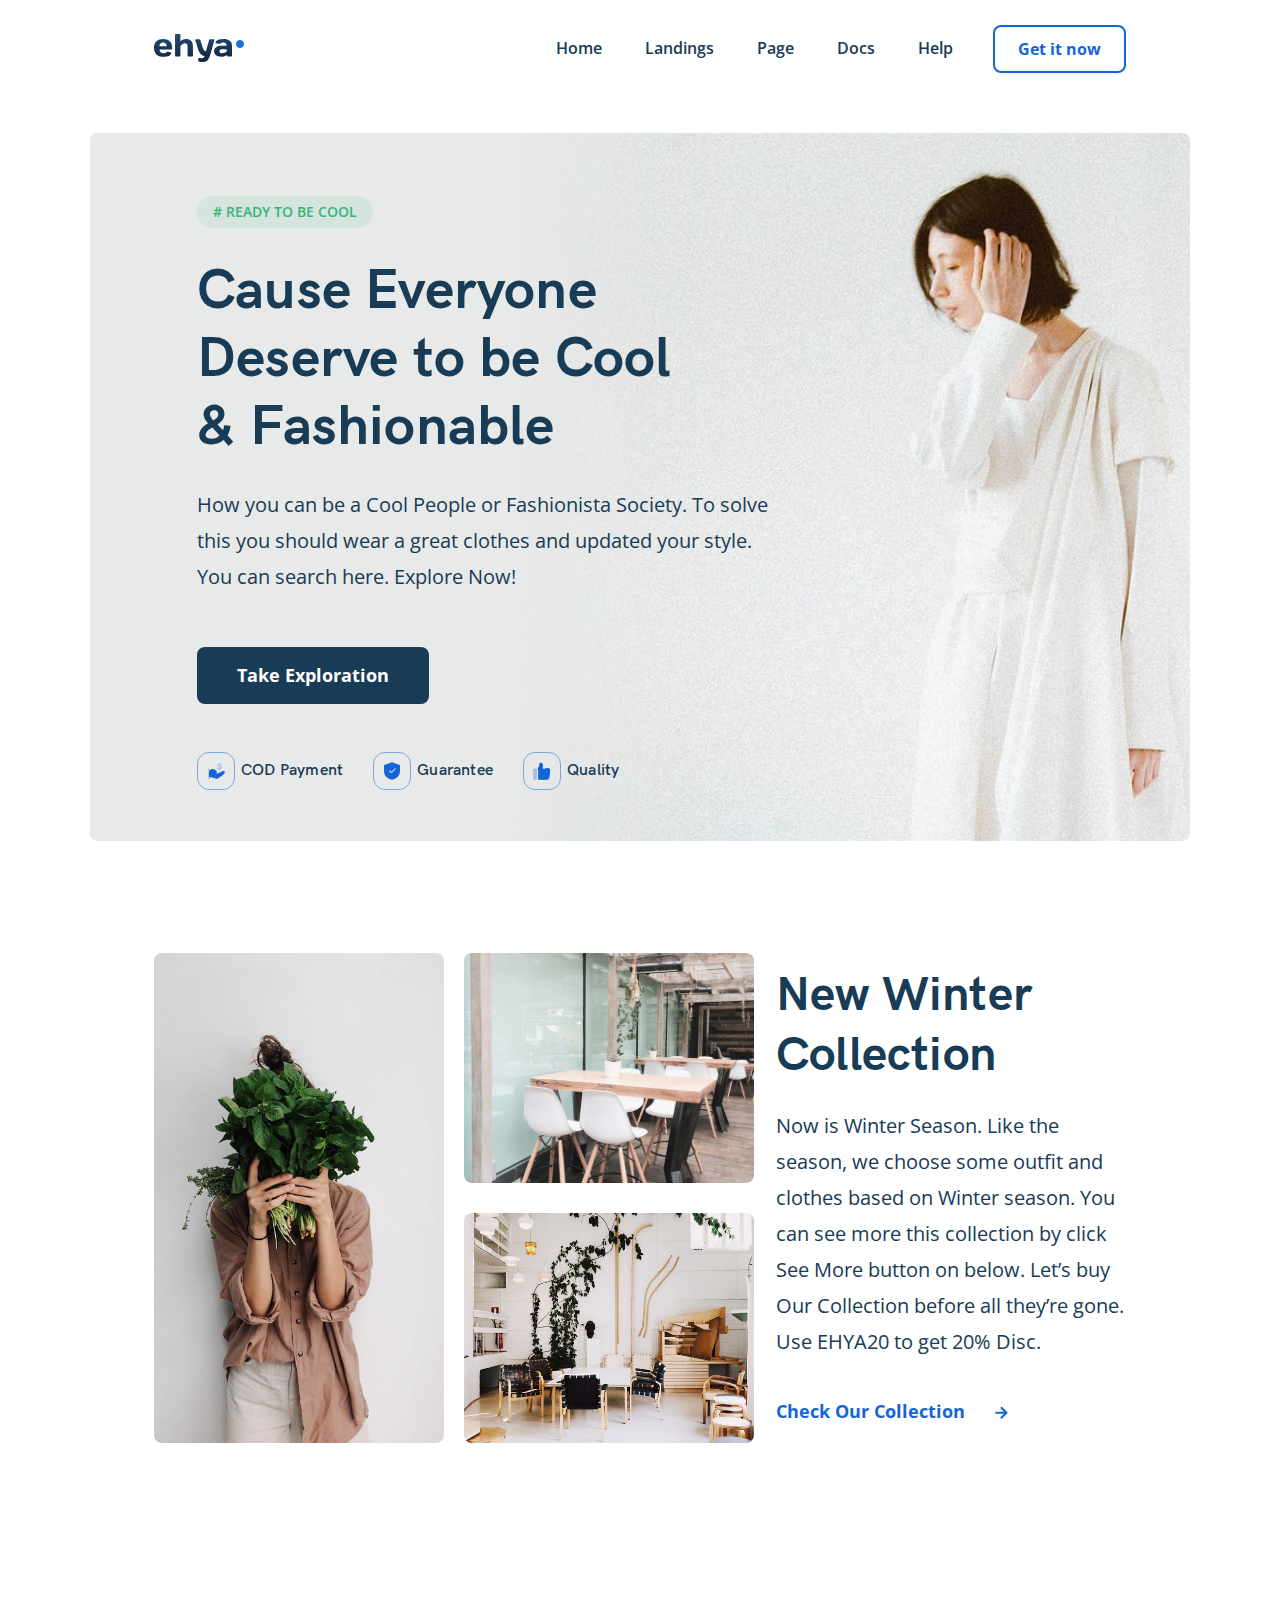
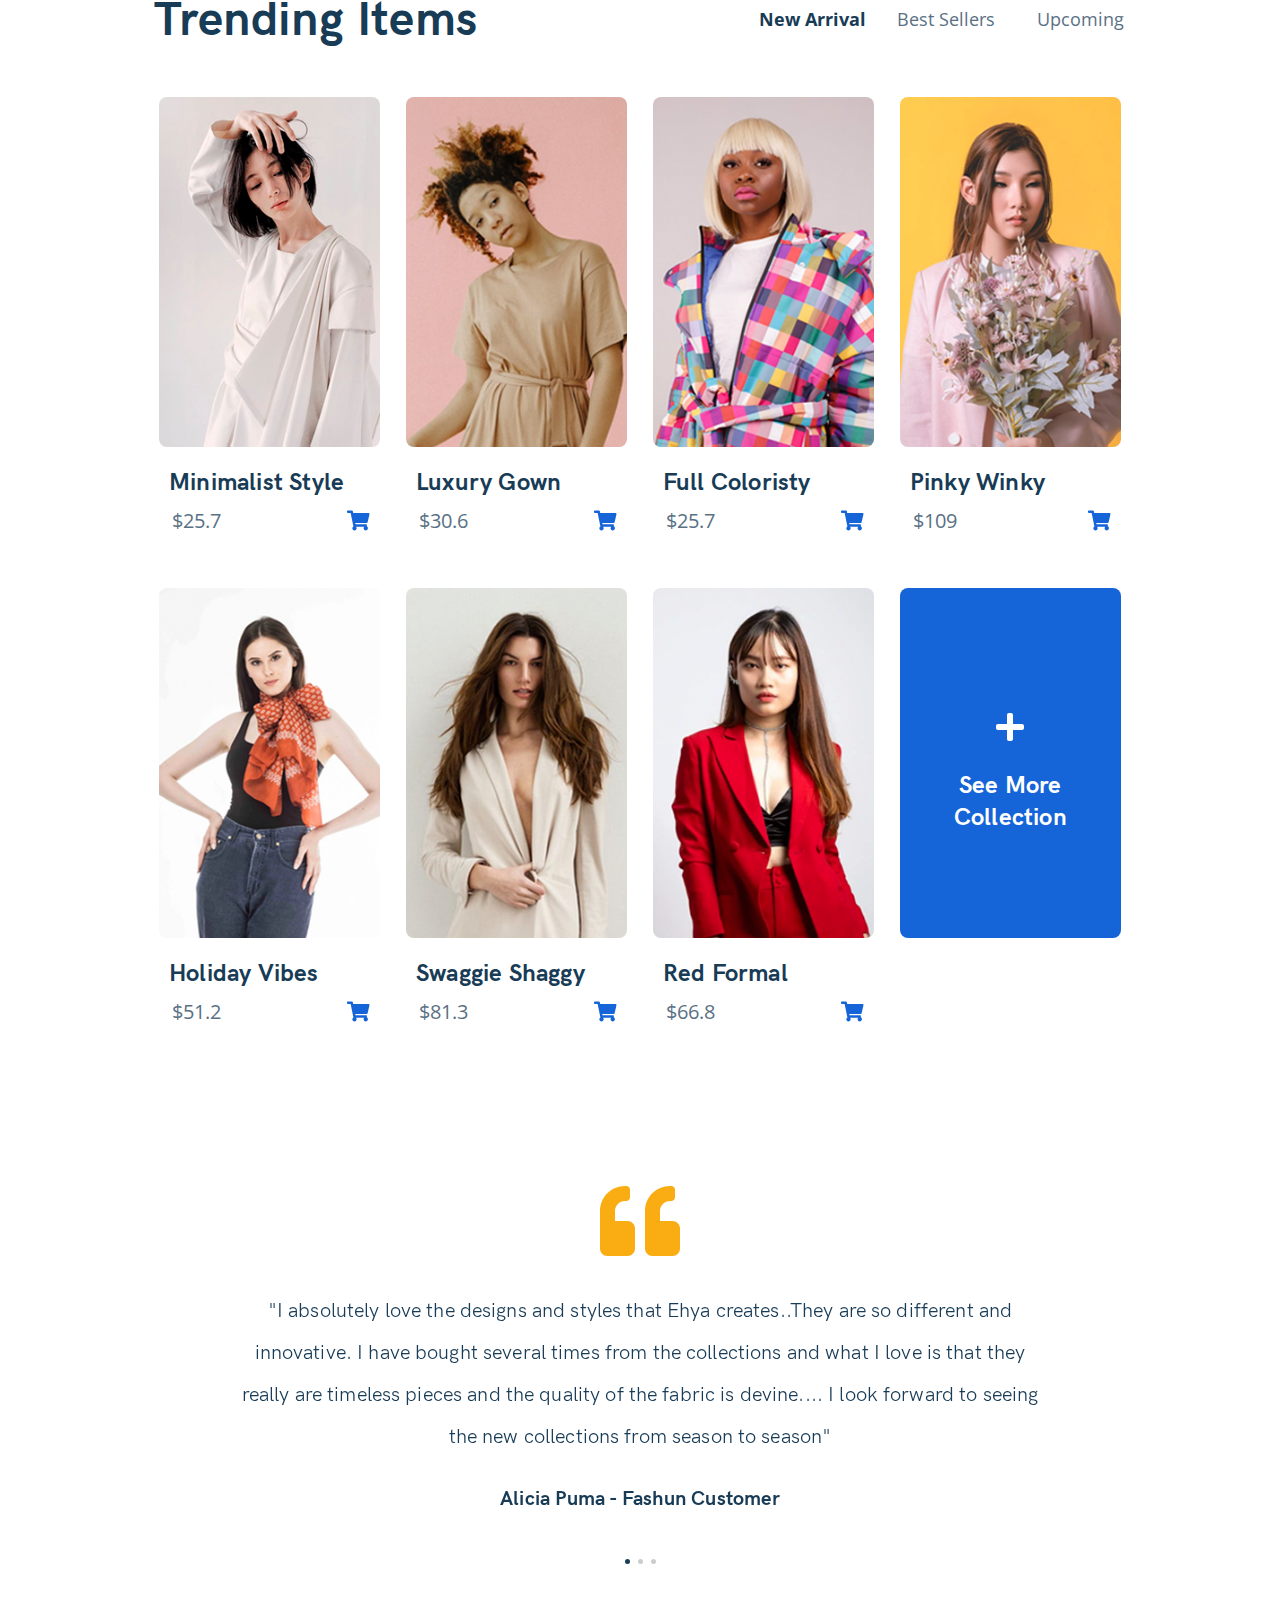
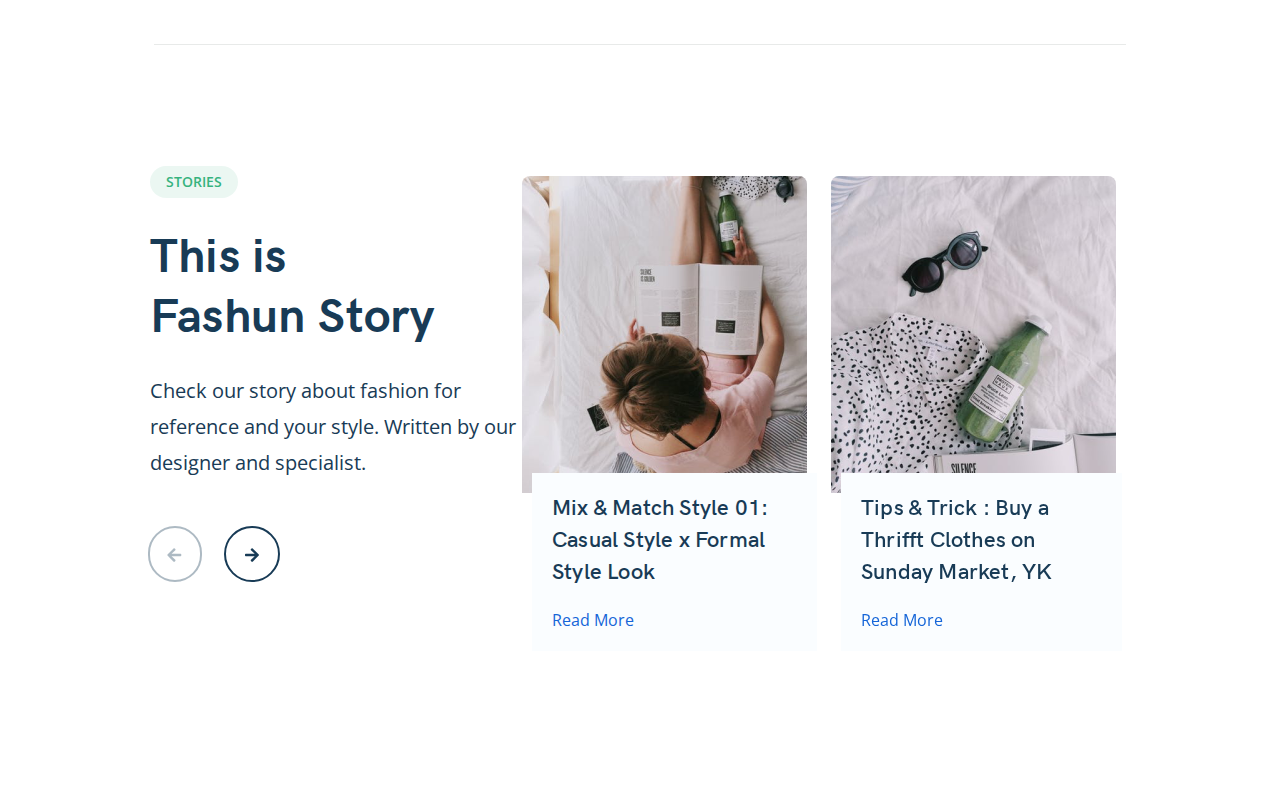
==== commit 2b4f2a0a: "create: added responsive on stories section" ====
--- a/index.html
+++ b/index.html
@@ -882,14 +882,16 @@
 
                 <div class="stories__slider_group_description">
                   <h3 class="stories__slider_group_description_title">Mix & Match Style 01: Casual Style x Formal
-                    Style
-                    Look
+                    Style Look
                   </h3>
                   <a href="#" class="stories__slider_group_description_link">Read More</a>
                 </div>
                 <!-- /.stories__slider_group_description -->
               </div>
               <!-- /.stories__slider_group -->
+            </div>
+
+            <div class="stories__slider_wrapper_slide">
               <div class="stories__slider_group">
                 <div class="stories__slider_group_picture">
                   <img src="/img/stories/story-image-002.png" alt="Story Picture"
@@ -923,7 +925,9 @@
                 </div>
                 <!-- /.stories__slider_group_description -->
               </div>
-              <!-- /.stories__slider_group -->
+            </div>
+
+            <div class="stories__slider_wrapper_slide">
               <div class="stories__slider_group">
                 <div class="stories__slider_group_picture">
                   <img src="/img/stories/story-image-002.png" alt="Story Picture"
@@ -958,6 +962,9 @@
                 <!-- /.stories__slider_group_description -->
               </div>
               <!-- /.stories__slider_group -->
+            </div>
+
+            <div class="stories__slider_wrapper_slide">
               <div class="stories__slider_group">
                 <div class="stories__slider_group_picture">
                   <img src="/img/stories/story-image-002.png" alt="Story Picture"
--- a/css/style.css
+++ b/css/style.css
@@ -1169,7 +1169,7 @@
 }
 
 .stories__wrapper {
-  max-height: 525px;
+  width: 1150px;
   display: -webkit-box;
   display: -ms-flexbox;
   display: flex;
@@ -1177,12 +1177,13 @@
   -webkit-box-direction: normal;
       -ms-flex-direction: row;
           flex-direction: row;
-  -webkit-box-align: center;
-      -ms-flex-align: center;
-          align-items: center;
+  -webkit-box-align: start;
+      -ms-flex-align: start;
+          align-items: flex-start;
   -webkit-box-pack: justify;
       -ms-flex-pack: justify;
           justify-content: space-between;
+  margin-left: -4px;
 }
 
 .stories__text {
@@ -1272,27 +1273,44 @@
 .stories__text_buttons_left {
   width: 56px;
   height: 56px;
-  top: 22px;
-  left: 0;
+  top: 25px;
+  left: -3px;
   bottom: 0;
   right: 0;
+}
+
+.stories__text_buttons_left:focus {
+  outline: none;
+}
+
+.stories__text_buttons_left:hover {
+  opacity: 0.5;
 }
 
 .stories__text_buttons_right {
   width: 56px;
   height: 56px;
-  top: 22px;
-  left: 70px;
+  top: 25px;
+  left: 74px;
   bottom: 0;
   right: 0;
 }
 
+.stories__text_buttons_right:focus {
+  outline: none;
+}
+
+.stories__text_buttons_right:hover {
+  opacity: 0.5;
+}
+
 .stories__slider {
+  margin-top: 10px;
   overflow: hidden;
 }
 
 .stories__slider_wrapper {
-  max-width: 651px;
+  max-width: 662px;
   max-height: 475px;
   display: -webkit-box;
   display: -ms-flexbox;
@@ -1314,9 +1332,9 @@
   -webkit-box-direction: normal;
       -ms-flex-direction: row;
           flex-direction: row;
-  -webkit-box-align: center;
-      -ms-flex-align: center;
-          align-items: center;
+  -webkit-box-align: start;
+      -ms-flex-align: start;
+          align-items: flex-start;
   -webkit-box-pack: justify;
       -ms-flex-pack: justify;
           justify-content: space-between;
@@ -1329,26 +1347,45 @@
 }
 
 .stories__slider_group_picture {
+  width: 100%;
+  height: 100%;
+  border-radius: 8px 8px 0 0;
+  overflow: hidden;
+}
+
+.stories__slider_group_picture_img {
+  display: block;
+  -o-object-fit: cover;
+     object-fit: cover;
+  top: 0;
+  right: 0;
+  bottom: 0;
+  left: 0;
   width: 312px;
   height: 317px;
-  border-radius: 8px 8px 0 0;
-  overflow: hidden;
-}
-
-.stories__slider_group_picture_img {
-  display: block;
-  width: 100%;
-  height: 100%;
 }
 
 .stories__slider_group_description {
   position: relative;
+  display: -webkit-box;
+  display: -ms-flexbox;
+  display: flex;
+  -webkit-box-orient: vertical;
+  -webkit-box-direction: normal;
+      -ms-flex-direction: column;
+          flex-direction: column;
+  -webkit-box-align: start;
+      -ms-flex-align: start;
+          align-items: flex-start;
+  -webkit-box-pack: justify;
+      -ms-flex-pack: justify;
+          justify-content: space-between;
   bottom: 20px;
   left: 10px;
   width: 312px;
-  height: 178px;
+  min-height: 178px;
   background-color: #FAFDFF;
-  padding: 20px;
+  padding: 20px 25px 20px 20px;
 }
 
 .stories__slider_group_description_title {
@@ -1366,12 +1403,16 @@
   color: #1565D8;
 }
 
+.stories__slider_group_description_link:hover {
+  text-decoration: underline;
+}
+
 .separator {
   display: inline-block;
   width: 100%;
   height: 1px;
   background-color: #E8EAE9;
-  margin: 0 auto 120px auto;
+  margin: 0 auto 118px auto;
 }
 
 @media (max-width: 1320px) {
@@ -1413,6 +1454,29 @@
   }
   .trending__goods_card_details {
     width: 100%;
+  }
+  .stories {
+    width: 972px;
+    margin: auto;
+  }
+  .stories__wrapper {
+    width: 100%;
+  }
+  .stories__text {
+    max-width: 370px;
+  }
+  .stories__slider_wrapper {
+    max-width: 600px;
+  }
+  .stories__slider_group {
+    max-width: 290px;
+    margin-right: 15px;
+  }
+  .stories__slider_group_picture_img {
+    width: 285px;
+  }
+  .stories__slider_group_description {
+    width: 285px;
   }
 }
 
@@ -1504,6 +1568,39 @@
   .trending__goods_card_details_title {
     font-size: 22px;
   }
+  .stories {
+    width: 820px;
+  }
+  .stories__wrapper {
+    margin-left: 0;
+  }
+  .stories__text {
+    max-width: 314px;
+  }
+  .stories__text_title {
+    font-size: 42px;
+  }
+  .stories__text_story {
+    font-size: 18px;
+    width: 85%;
+  }
+  .stories__slider_group_picture {
+    width: 235px;
+    height: 238px;
+  }
+  .stories__slider_group_picture_img {
+    width: 100%;
+    height: 100%;
+  }
+  .stories__slider_group_description {
+    width: 238px;
+  }
+  .stories__slider_group_description_title {
+    font-size: 20px;
+  }
+  .stories__slider_wrapper_slide {
+    width: 235px;
+  }
 }
 
 @media (max-width: 992px) {
@@ -1640,6 +1737,77 @@
     line-height: 25px;
     font-weight: 400;
     color: #5A7184;
+  }
+  .separator {
+    margin-bottom: 80px;
+  }
+  .stories {
+    width: 90%;
+  }
+  .stories__wrapper {
+    -webkit-box-orient: vertical;
+    -webkit-box-direction: normal;
+        -ms-flex-direction: column;
+            flex-direction: column;
+    -webkit-box-align: center;
+        -ms-flex-align: center;
+            align-items: center;
+  }
+  .stories__text {
+    max-width: 75%;
+    min-height: 296px;
+    margin: auto;
+    -webkit-box-align: center;
+        -ms-flex-align: center;
+            align-items: center;
+  }
+  .stories__text_hashtag {
+    margin-bottom: 27px;
+  }
+  .stories__text_title {
+    margin-bottom: 16px;
+    font-size: 48px;
+    letter-spacing: 0.2px;
+  }
+  .stories__text_story {
+    text-align: center;
+    margin-bottom: 36px;
+    line-height: 195%;
+  }
+  .stories__text_buttons {
+    margin-bottom: 36px;
+  }
+  .stories__text_buttons_left {
+    width: 56px;
+    height: 56px;
+    top: 25px;
+    left: 3px;
+    bottom: 0;
+    right: 0;
+  }
+  .stories__text_buttons_right {
+    width: 56px;
+    height: 56px;
+    top: 25px;
+    left: 81px;
+    bottom: 0;
+    right: 0;
+  }
+  .stories__slider {
+    margin: 0;
+  }
+  .stories__slider_wrapper {
+    max-width: 692px;
+  }
+  .stories__slider_group {
+    max-width: 332px;
+  }
+  .stories__slider_group_picture {
+    width: 322px;
+    height: 317px;
+  }
+  .stories__slider_group_description {
+    width: 322px;
   }
 }
 
@@ -1845,6 +2013,22 @@
   .navbar__menu_group_visible {
     right: 4.5%;
   }
+  .stories {
+    width: 90%;
+  }
+  .stories__text {
+    max-width: 100%;
+  }
+  .stories__slider_wrapper {
+    max-width: 505px;
+  }
+  .stories__slider_group_picture {
+    width: 231px;
+    height: 238px;
+  }
+  .stories__slider_group_description {
+    width: 233px;
+  }
 }
 
 @media (max-width: 728px) {
@@ -2018,6 +2202,26 @@
         -ms-flex-pack: center;
             justify-content: center;
   }
+  .stories__text_title {
+    font-size: 46px;
+  }
+  .stories__text_story {
+    font-size: 16px;
+  }
+  .stories__slider_wrapper {
+    max-width: 425px;
+  }
+  .stories__slider_group_picture {
+    width: 195px;
+    height: 200px;
+  }
+  .stories__slider_group_description {
+    width: 195px;
+  }
+  .stories__slider_group_description_title {
+    font-size: 18px;
+    line-height: 130%;
+  }
 }
 
 @media (max-width: 480px) {
@@ -2113,6 +2317,58 @@
     line-height: 36px;
     margin: 13px 0 24px 0;
   }
+  .stories__text {
+    min-height: 282px;
+  }
+  .stories__text_hashtag {
+    margin-bottom: 24px;
+  }
+  .stories__text_title {
+    font-size: 28px;
+    line-height: 36px;
+  }
+  .stories__text_story {
+    line-height: 28px;
+  }
+  .stories__text_buttons {
+    margin-bottom: 26px;
+  }
+  .stories__slider {
+    width: 100%;
+  }
+  .stories__slider_group {
+    min-width: 100%;
+    max-height: 425px;
+  }
+  .stories__slider_group_picture {
+    width: 95%;
+    height: 300px;
+  }
+  .stories__slider_group_description {
+    width: 96%;
+    min-height: 129px;
+  }
+  .stories__slider_wrapper {
+    -webkit-box-orient: vertical;
+    -webkit-box-direction: normal;
+        -ms-flex-direction: column;
+            flex-direction: column;
+    -ms-flex-wrap: wrap;
+        flex-wrap: wrap;
+    max-width: 431px;
+    max-height: 950px;
+  }
+  .stories__slider_wrapper_slide {
+    width: 100% !important;
+    height: 100% !important;
+    margin: 0 9px !important;
+    -webkit-box-align: center;
+        -ms-flex-align: center;
+            align-items: center;
+    -webkit-box-pack: center;
+        -ms-flex-pack: center;
+            justify-content: center;
+  }
 }
 
 @media (max-width: 410px) {
@@ -2198,5 +2454,8 @@
     padding-top: 40px;
     padding-bottom: 29px;
   }
+  .stories__slider_group_picture {
+    height: 270px;
+  }
 }
 /*# sourceMappingURL=style.css.map */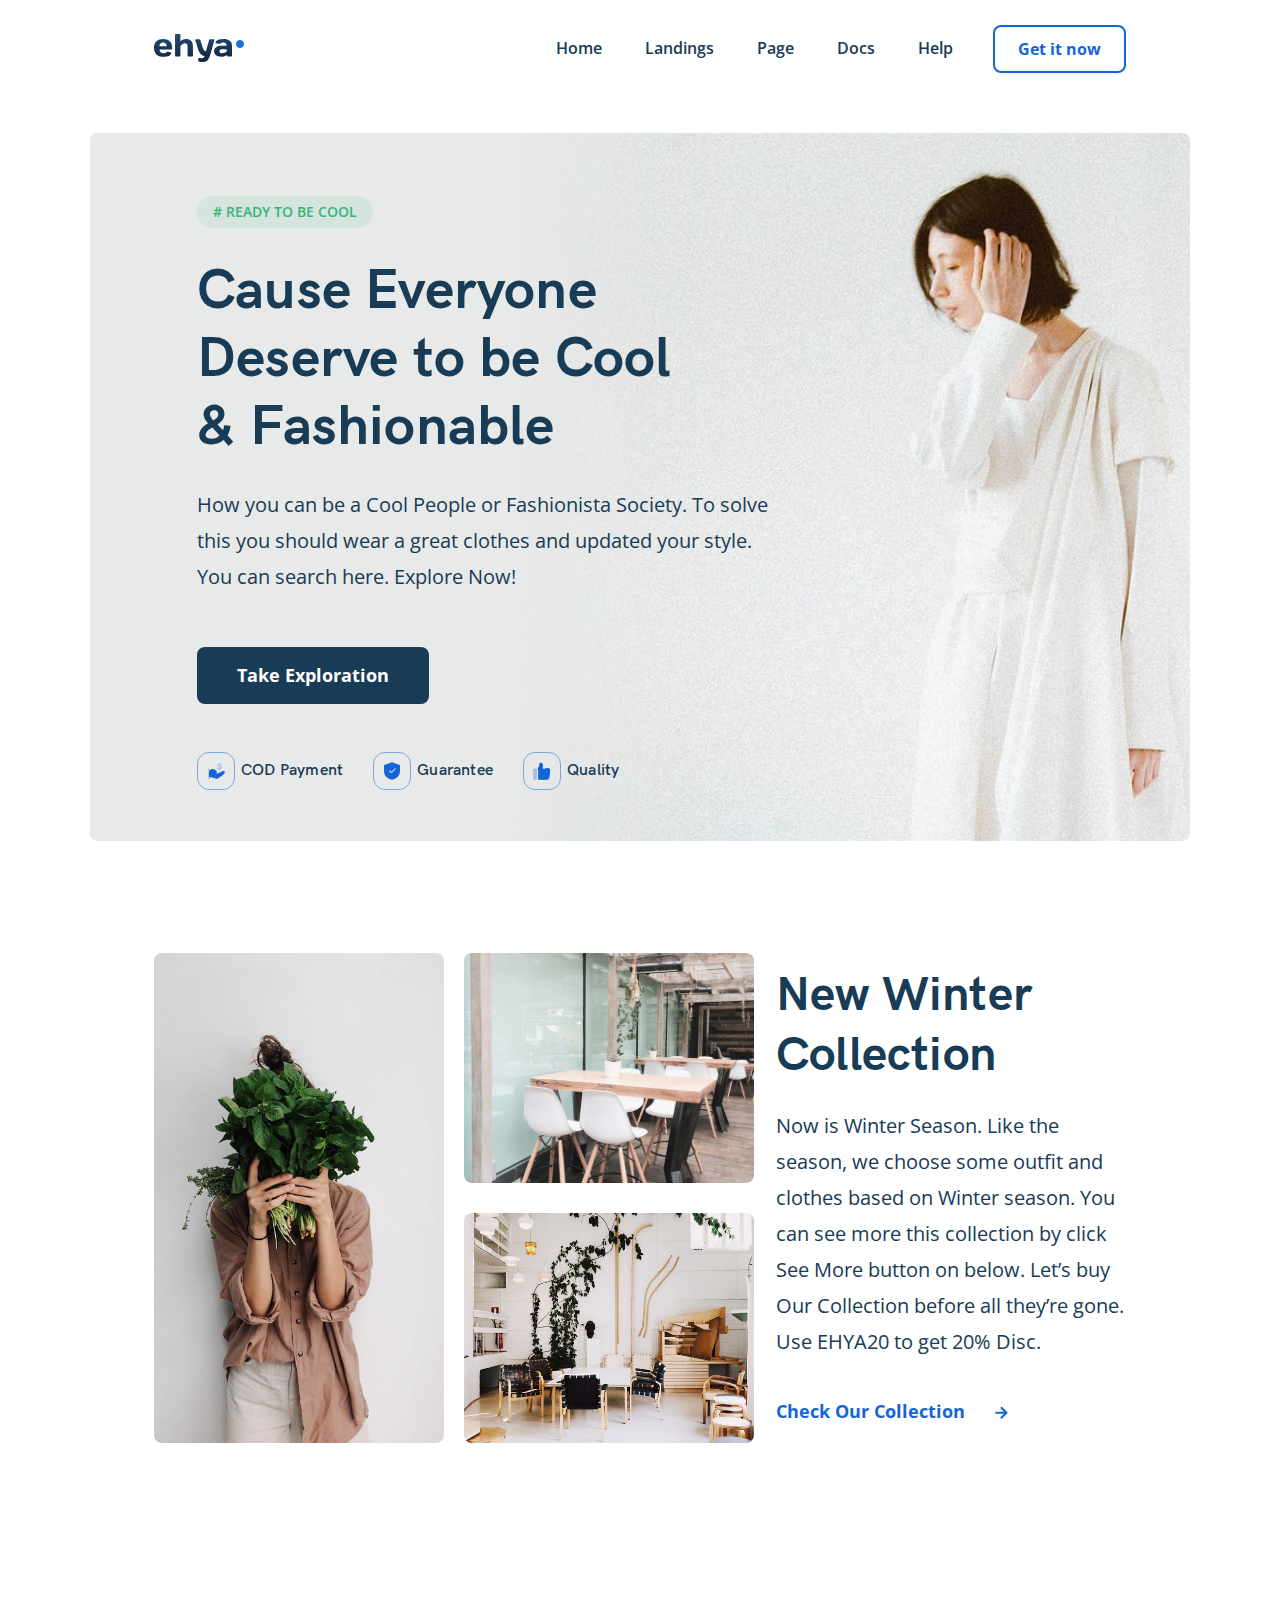
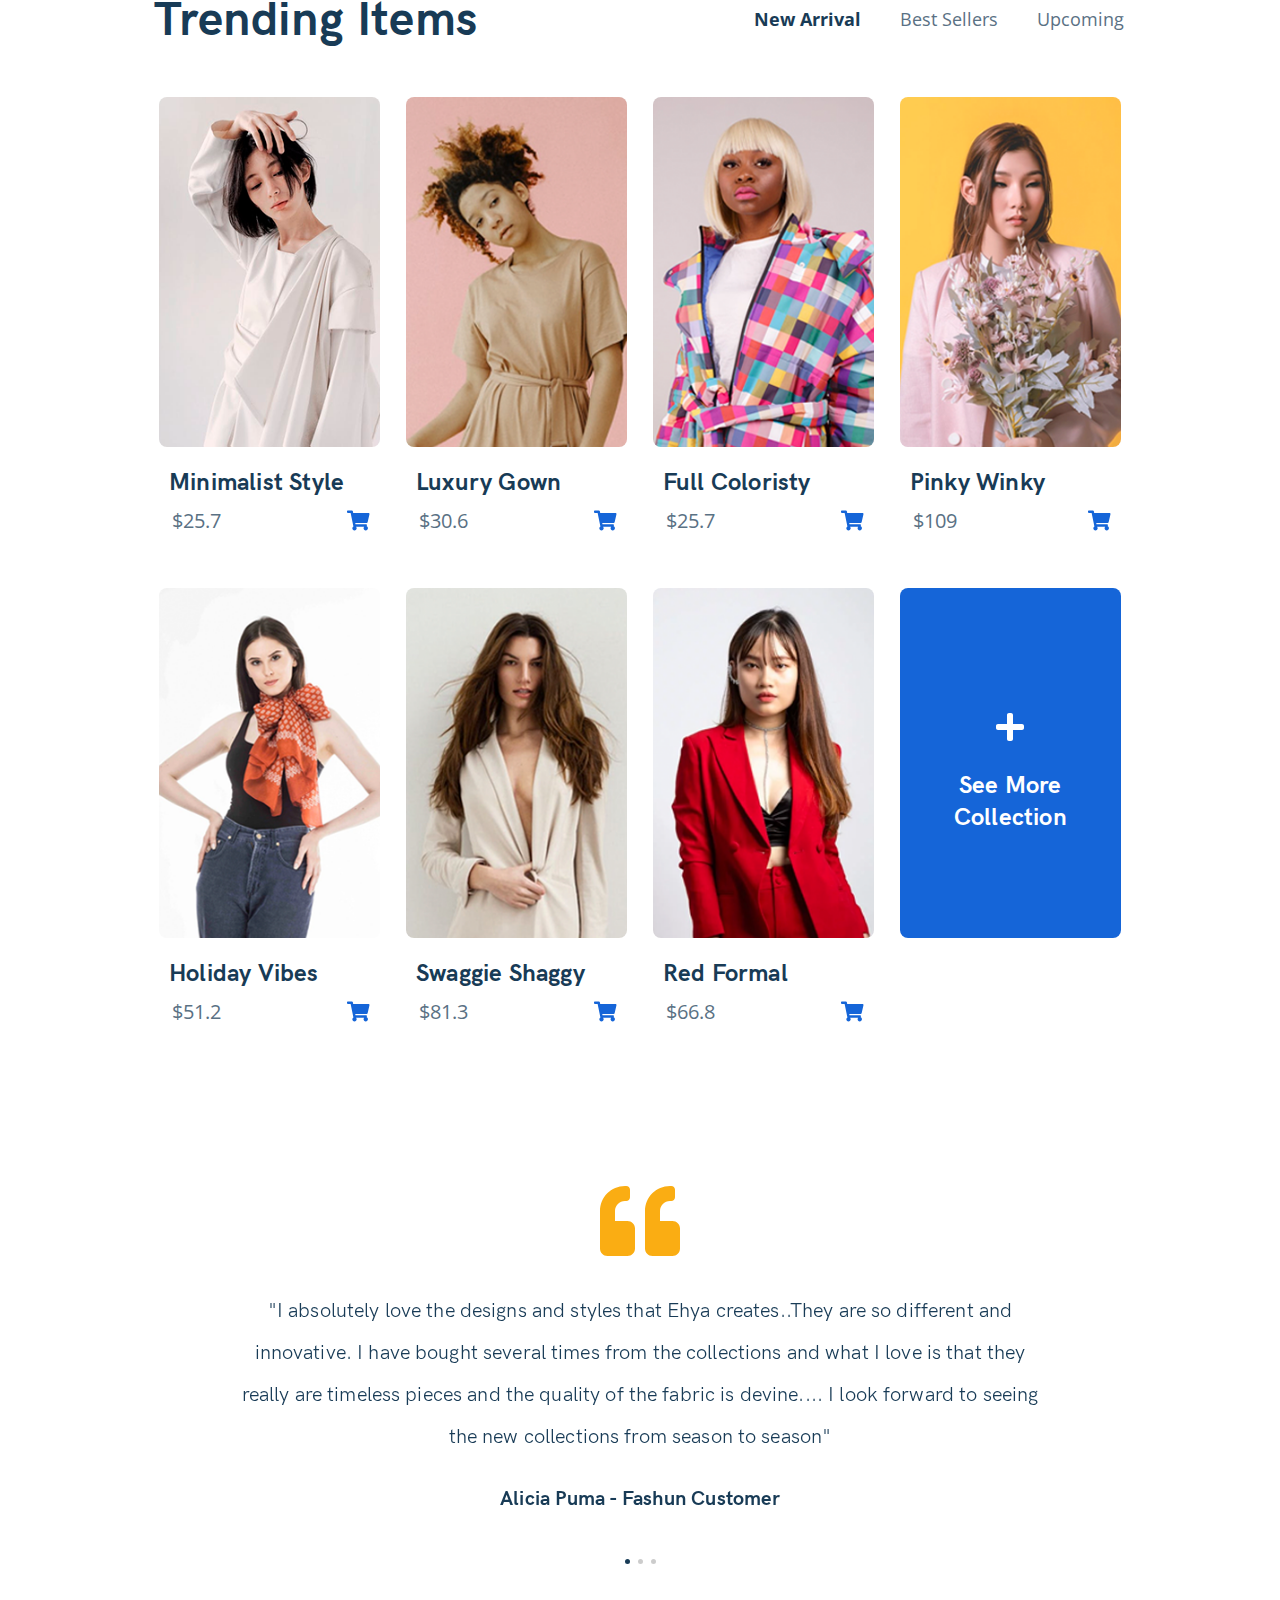
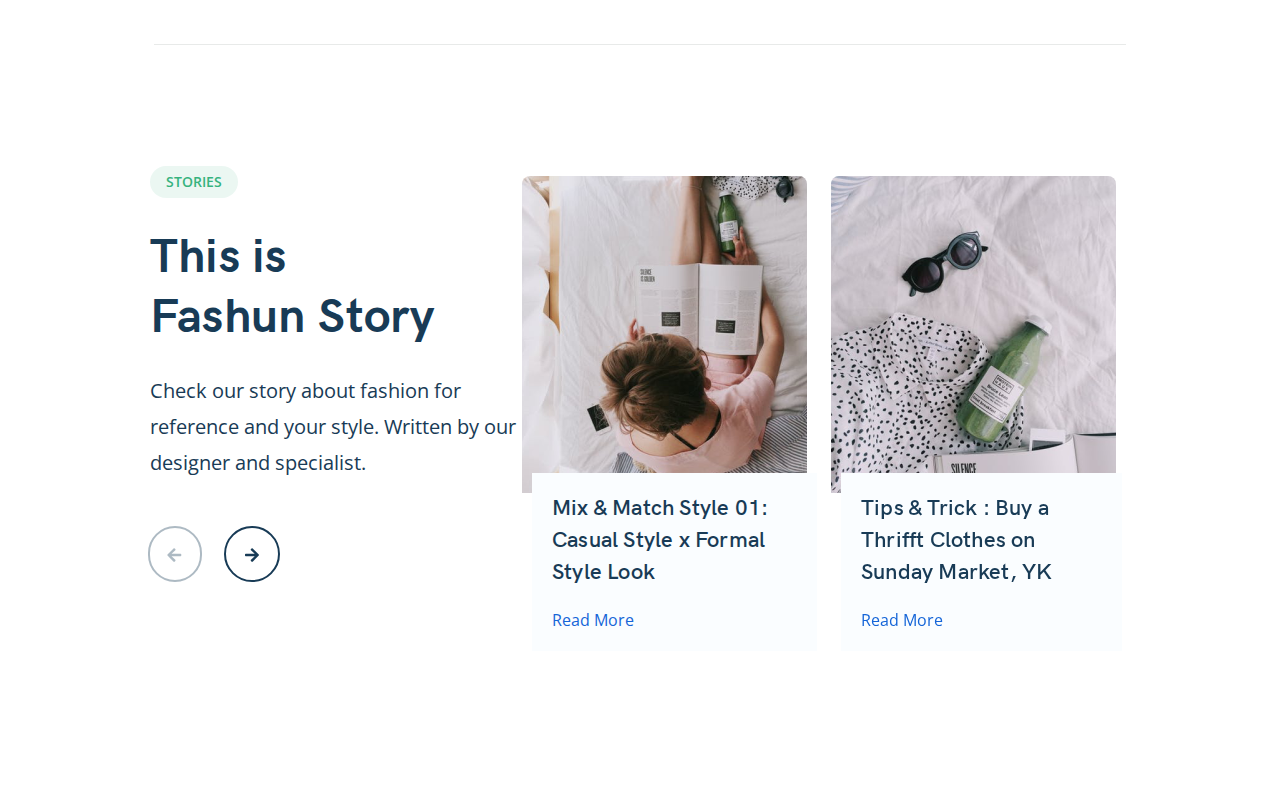
==== commit e3c575bb: "fix: fixed responsive glitches on trending section" ====
--- a/index.html
+++ b/index.html
@@ -161,11 +161,17 @@
             Trending Items
           </h2>
 
-          <ul class="tabs">
-            <li data-target="#new" class="trending__tabs trending__tabs_active trending__tabs_item">New Arrival</li>
-            <li data-target="#best" class="trending__tabs trending__tabs_item">Best Sellers</li>
-            <li data-target="#upcoming" class="trending__tabs trending__tabs_item">Upcoming</li>
-          </ul>
+          <div class="tabs">
+            <div class="tabs__warp">
+              <div data-target="#new" class="trending__tabs trending__tabs_active trending__tabs_item">New Arrival</div>
+            </div>
+            <div class="tabs__warp">
+              <div data-target="#best" class="trending__tabs trending__tabs_item">Best Sellers</div>
+            </div>
+            <div class="tabs__warp">
+              <div data-target="#upcoming" class="trending__tabs trending__tabs_item">Upcoming</div>
+            </div>
+          </div>
           <!-- /.trending__texts_tabs -->
         </div>
         <!-- /.trending__text_group -->
@@ -853,12 +859,12 @@
 
           <div class="stories__text_buttons">
             <div class="stories__text_buttons_wrapper">
-              <img src="/img/stories/button-slider-left.svg" alt="Icon: left slider arrow"
+              <img src="img/stories/button-slider-left.svg" alt="Icon: left slider arrow"
                 class="stories__text_buttons_left swiper-button-prev">
             </div>
 
             <div class="stories__text_buttons_wrapper">
-              <img src="/img/stories/button-slider-right.svg" alt="Icon: right slider arrow"
+              <img src="img/stories/button-slider-right.svg" alt="Icon: right slider arrow"
                 class="stories__text_buttons_right swiper-button-next">
             </div>
 
@@ -876,7 +882,7 @@
             <div class="stories__slider_wrapper_slide">
               <div class="stories__slider_group">
                 <div class="stories__slider_group_picture">
-                  <img src="/img/stories/story-image-001.png" alt="Story Picture"
+                  <img src="img/stories/story-image-001.png" alt="Story Picture"
                     class="stories__slider_group_picture_img">
                 </div>
 
@@ -894,7 +900,7 @@
             <div class="stories__slider_wrapper_slide">
               <div class="stories__slider_group">
                 <div class="stories__slider_group_picture">
-                  <img src="/img/stories/story-image-002.png" alt="Story Picture"
+                  <img src="img/stories/story-image-002.png" alt="Story Picture"
                     class="stories__slider_group_picture_img">
                 </div>
 
@@ -912,7 +918,7 @@
             <div class="stories__slider_wrapper_slide">
               <div class="stories__slider_group">
                 <div class="stories__slider_group_picture">
-                  <img src="/img/stories/story-image-001.png" alt="Story Picture"
+                  <img src="img/stories/story-image-001.png" alt="Story Picture"
                     class="stories__slider_group_picture_img">
                 </div>
 
@@ -930,7 +936,7 @@
             <div class="stories__slider_wrapper_slide">
               <div class="stories__slider_group">
                 <div class="stories__slider_group_picture">
-                  <img src="/img/stories/story-image-002.png" alt="Story Picture"
+                  <img src="img/stories/story-image-002.png" alt="Story Picture"
                     class="stories__slider_group_picture_img">
                 </div>
 
@@ -948,7 +954,7 @@
             <div class="stories__slider_wrapper_slide">
               <div class="stories__slider_group">
                 <div class="stories__slider_group_picture">
-                  <img src="/img/stories/story-image-001.png" alt="Story Picture"
+                  <img src="img/stories/story-image-001.png" alt="Story Picture"
                     class="stories__slider_group_picture_img">
                 </div>
 
@@ -967,7 +973,7 @@
             <div class="stories__slider_wrapper_slide">
               <div class="stories__slider_group">
                 <div class="stories__slider_group_picture">
-                  <img src="/img/stories/story-image-002.png" alt="Story Picture"
+                  <img src="img/stories/story-image-002.png" alt="Story Picture"
                     class="stories__slider_group_picture_img">
                 </div>
 
--- a/css/style.css
+++ b/css/style.css
@@ -871,17 +871,6 @@
   line-height: 25px;
   font-weight: 400;
   color: #5A7184;
-}
-
-.trending__tabs_item {
-  min-width: 129px;
-}
-
-.trending__tabs:hover {
-  font-size: 18px;
-  line-height: 25px;
-  font-weight: 700;
-  color: #183B56;
 }
 
 .trending__tabs_active {
@@ -1074,6 +1063,13 @@
           justify-content: flex-end;
   list-style-type: none;
   margin: 0 2px 0 0;
+  -ms-flex-wrap: wrap;
+      flex-wrap: wrap;
+}
+
+.tabs__warp {
+  width: auto;
+  margin-left: 39px;
 }
 
 .content {
@@ -1082,24 +1078,6 @@
   overflow: hidden;
   padding: 0;
   margin: 0;
-}
-
-.un {
-  display: inline-block;
-}
-
-.un::after {
-  content: '';
-  width: 0px;
-  height: 1px;
-  display: block;
-  background: black;
-  -webkit-transition: 300ms;
-  transition: 300ms;
-}
-
-.un:hover::after {
-  width: 100%;
 }
 
 .testimonials {
@@ -1401,10 +1379,6 @@
   line-height: 22px;
   text-decoration: none;
   color: #1565D8;
-}
-
-.stories__slider_group_description_link:hover {
-  text-decoration: underline;
 }
 
 .separator {
@@ -1603,6 +1577,19 @@
   }
 }
 
+@media (min-width: 992px) {
+  .trending__tabs_item:hover {
+    font-size: 18px;
+    line-height: 25px;
+    font-weight: 700;
+    color: #183B56;
+    cursor: pointer;
+  }
+  .stories__slider_group_description_link:hover {
+    text-decoration: underline;
+  }
+}
+
 @media (max-width: 992px) {
   .container {
     max-width: 768px;
@@ -1685,6 +1672,9 @@
   }
   .tabs {
     padding: 0;
+  }
+  .tabs__warp {
+    margin: 0 20px;
   }
   .trending {
     width: 90%;
@@ -1701,42 +1691,35 @@
   .trending__texts_title {
     margin: 0 0 30px 0;
   }
-  .trending__texts__tabs {
+  .trending__goods {
+    margin-top: 56px;
+  }
+  .trending__goods_card {
+    width: 23%;
+  }
+  .trending__goods_card_details {
+    padding: 10px 10px 10px 10px;
+  }
+  .trending__goods_card_details_title {
+    font-size: 20px;
+  }
+  .trending__goods_card_wrapper {
+    width: 100%;
+  }
+  .trending__goods_card_wrapper_bg:hover {
+    background-color: #1565D8;
+  }
+  .trending__goods_card_details {
+    width: 100%;
+  }
+  .trending__tabs {
+    width: 100%;
+    -webkit-box-pack: justify;
+        -ms-flex-pack: justify;
+            justify-content: space-between;
     -webkit-box-pack: center;
         -ms-flex-pack: center;
             justify-content: center;
-  }
-  .trending__goods {
-    margin-top: 56px;
-  }
-  .trending__goods_card {
-    width: 23%;
-  }
-  .trending__goods_card_details {
-    padding: 10px 10px 10px 10px;
-  }
-  .trending__goods_card_details_title {
-    font-size: 20px;
-  }
-  .trending__goods_card_wrapper {
-    width: 100%;
-  }
-  .trending__goods_card_wrapper_bg:hover {
-    background-color: #1565D8;
-  }
-  .trending__goods_card_details {
-    width: 100%;
-  }
-  .trending__tabs {
-    -webkit-box-pack: center;
-        -ms-flex-pack: center;
-            justify-content: center;
-  }
-  .trending__tabs:hover {
-    font-size: 18px;
-    line-height: 25px;
-    font-weight: 400;
-    color: #5A7184;
   }
   .separator {
     margin-bottom: 80px;
@@ -2296,20 +2279,23 @@
     margin-bottom: 24px;
   }
   .trending__tabs {
+    max-width: 100%;
     font-size: 16px;
   }
-  .trending__tabs:hover {
-    font-size: 16px;
+  .trending__tabs_item {
+    max-width: 129px;
   }
   .trending__tabs_active {
     font-size: 16px;
   }
-  .trending__tabs_active:hover {
-    font-size: 16px;
-    font-weight: 700;
-    color: #183B56;
-  }
   .tabs {
+    width: 100%;
+    -webkit-box-pack: justify;
+        -ms-flex-pack: justify;
+            justify-content: space-between;
+    margin: 0;
+  }
+  .tabs__warp {
     margin: 0;
   }
   .testimonials__text {
@@ -2379,15 +2365,14 @@
     -webkit-transform: translate(-39%, -46.7%);
             transform: translate(-39%, -46.7%);
   }
-  .tabs {
-    -ms-grid-columns: (minmax(95px, 1fr))[3];
-        grid-template-columns: repeat(3, minmax(95px, 1fr));
-  }
   .trending__tabs {
-    font-size: 14px;
+    font-size: 16px;
+  }
+  .trending__tabs_item {
+    max-width: 129px;
   }
   .trending__tabs_active {
-    font-size: 14px;
+    font-size: 16px;
   }
   .trending__texts_title {
     font-size: 26px;
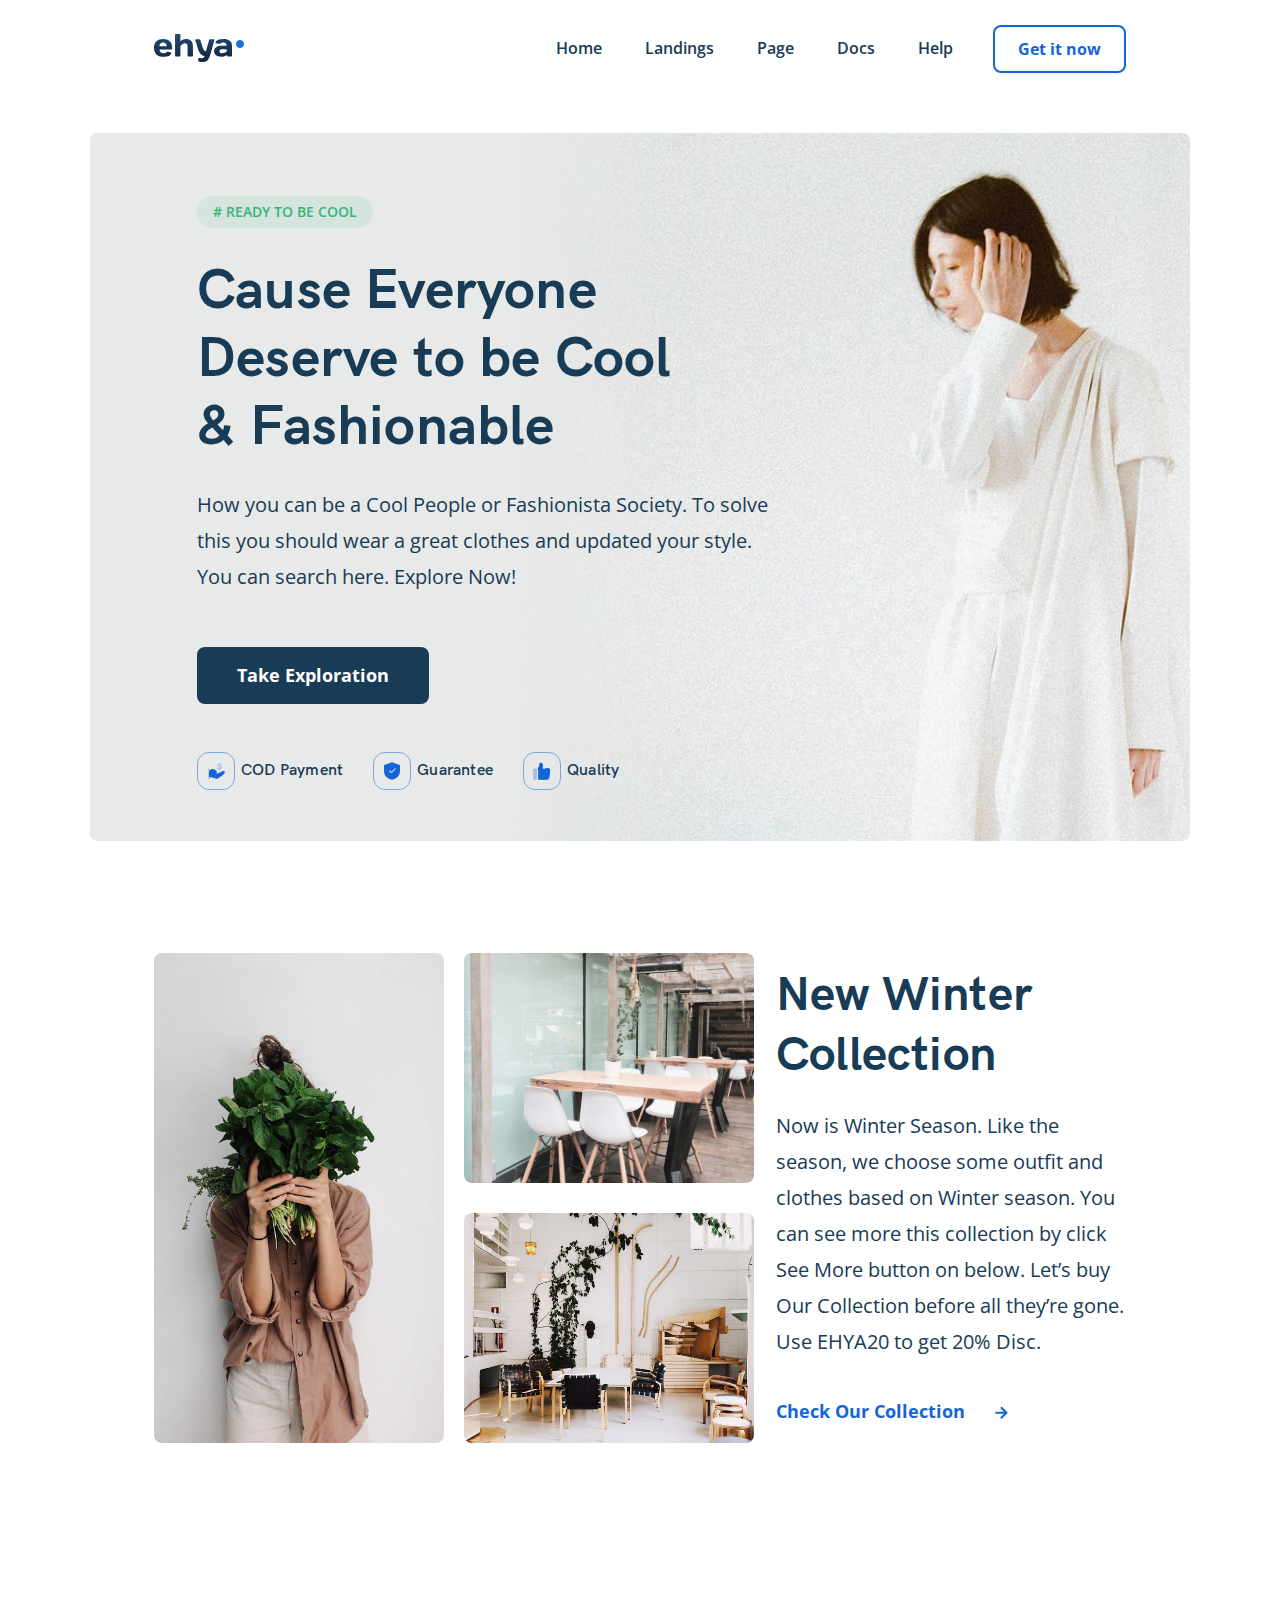
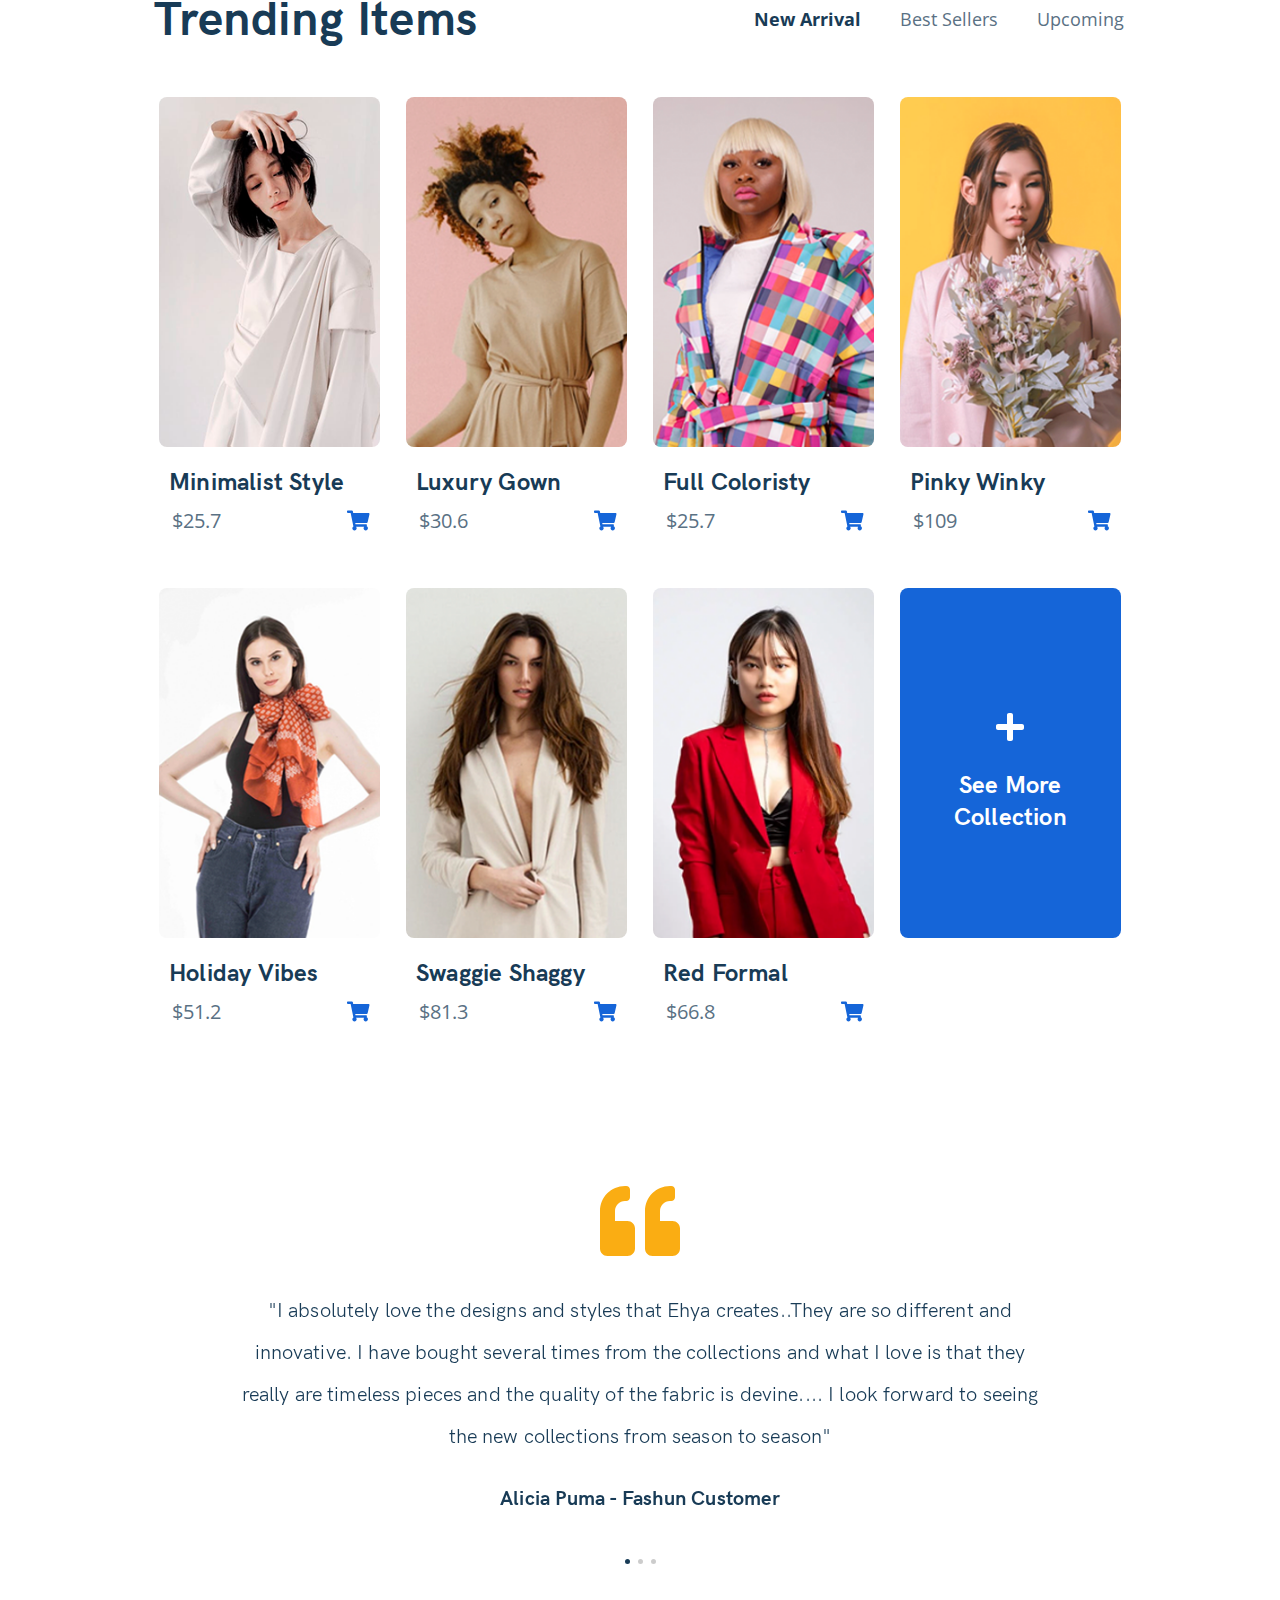
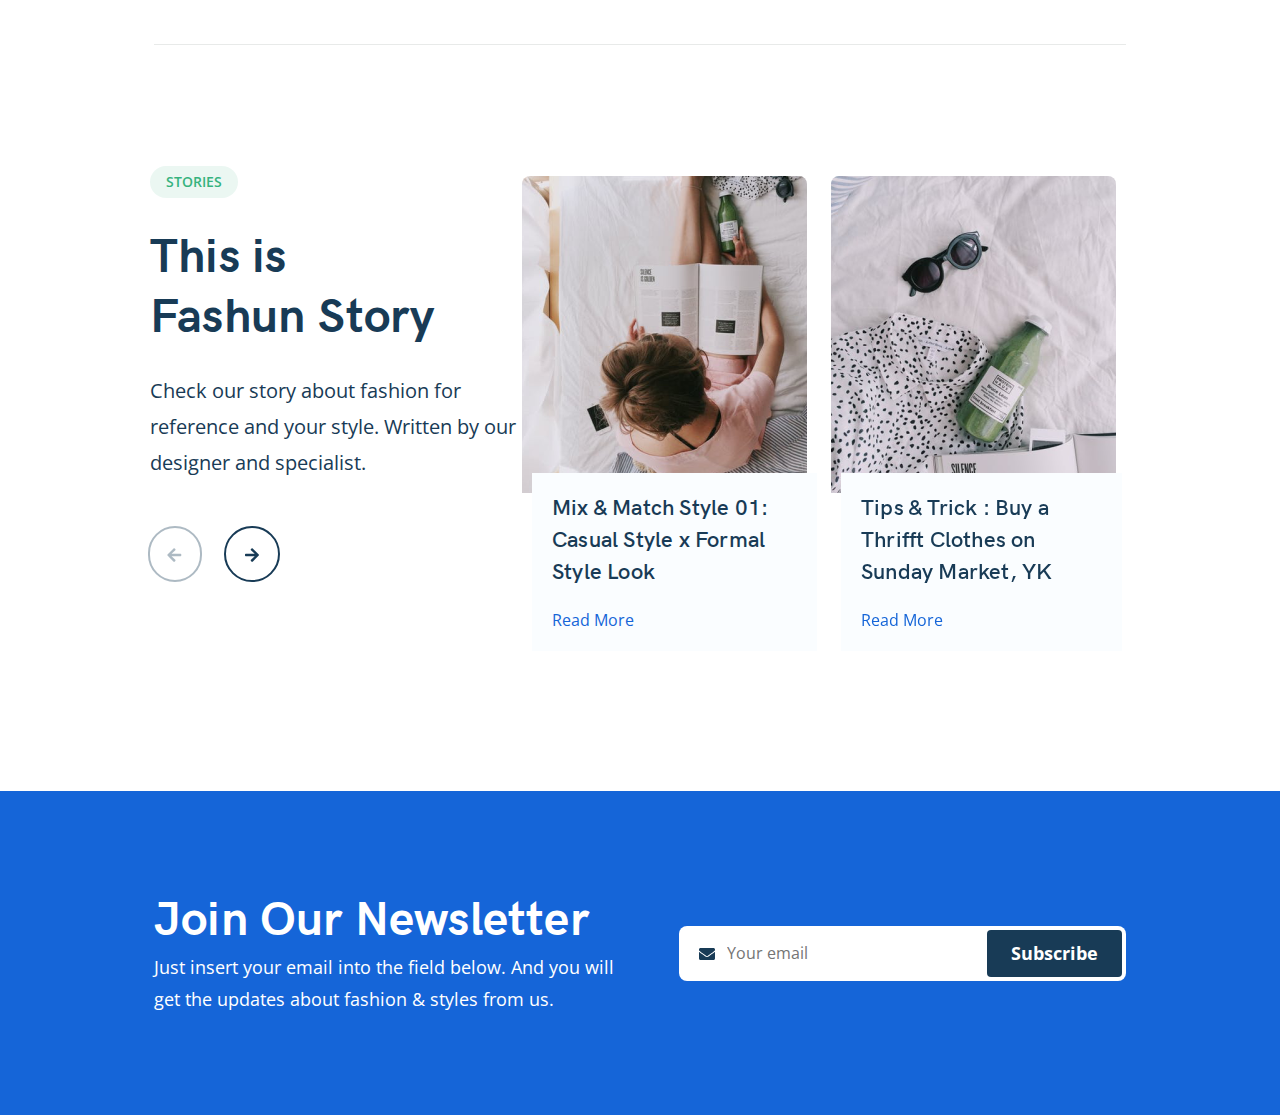
==== commit ad235c27: "create: added resonsive for subscription section" ====
--- a/index.html
+++ b/index.html
@@ -1001,7 +1001,30 @@
   </section>
 
 
-
+  <section class="subscription">
+    <div class="container">
+      <div class="subscription__wrapper">
+        <div class="subscription__wrapper_text">
+          <h2 class="subscription__wrapper_title">Join Our Newsletter</h2>
+          <span class="subscription__wrapper_description">
+            Just insert your email into the field below. And you will get
+            the updates about fashion & styles from us.
+          </span>
+        </div>
+        <!-- /.subscription__wrapper_text -->
+
+        <form action="send.php" method="POST" class="subscribe subscribe__newsletter form">
+          <div class="subscribe__input_group">
+            <img src="img/subscription/mail.svg" alt="Icon: mail" class="subscribe__input_icon">
+            <input type="email" class="subscribe__input" placeholder="Your email" name="email" required>
+          </div>
+          <button class="subscribe__button">Subscribe</button>
+        </form>
+      </div>
+      <!-- /.subscribe__wrapper -->
+    </div>
+    <!-- /.container -->
+  </section>
 
 
 
--- a/css/style.css
+++ b/css/style.css
@@ -32,6 +32,14 @@
   background-color: rgba(54, 179, 126, 0.1);
   border-radius: 2000px;
   padding: 6px 16px;
+}
+
+input {
+  background-color: #ffffff;
+  border-radius: 8px;
+  border: none;
+  padding: 0 20px;
+  height: 55px;
 }
 
 /*! normalize.css v8.0.1 | MIT License | github.com/necolas/normalize.css */
@@ -1389,6 +1397,105 @@
   margin: 0 auto 118px auto;
 }
 
+.subscription {
+  position: relative;
+  background-color: #1565D8;
+  height: auto;
+}
+
+.subscription:before {
+  content: '';
+  position: absolute;
+}
+
+.subscription:after {
+  content: '';
+  position: absolute;
+}
+
+.subscription__wrapper {
+  display: -webkit-box;
+  display: -ms-flexbox;
+  display: flex;
+  -webkit-box-orient: horizontal;
+  -webkit-box-direction: normal;
+      -ms-flex-direction: row;
+          flex-direction: row;
+  -webkit-box-align: center;
+      -ms-flex-align: center;
+          align-items: center;
+  -webkit-box-pack: justify;
+      -ms-flex-pack: justify;
+          justify-content: space-between;
+  max-width: 1077px;
+  padding: 100px  0;
+}
+
+.subscription__wrapper_text {
+  width: 486px;
+}
+
+.subscription__wrapper_title {
+  font-family: HKGrotesk-Bold;
+  font-weight: 700;
+  font-size: 48px;
+  line-height: 125%;
+  letter-spacing: 0.2px;
+  color: #ffffff;
+  margin: 0;
+}
+
+.subscription__wrapper_description {
+  font-size: 18px;
+  line-height: 178%;
+  color: #ffffff;
+}
+
+.subscribe {
+  position: relative;
+}
+
+.subscribe__input {
+  padding-left: 48px;
+  padding-right: 155px;
+  width: 447px;
+  font-size: 16px;
+  line-height: 22px;
+}
+
+.subscribe__input:focus {
+  outline: none;
+}
+
+.subscribe__input_group {
+  width: 100%;
+}
+
+.subscribe__input_icon {
+  content: '';
+  position: absolute;
+  width: 16px;
+  height: 12px;
+  top: 22px;
+  bottom: 20px;
+  left: 20px;
+}
+
+.subscribe__button {
+  position: absolute;
+  font-size: 18px;
+  line-height: 25px;
+  font-weight: 700;
+  right: 4px;
+  top: 4px;
+  border: none;
+  border-radius: 4px;
+  background-color: #183B56;
+  color: #ffffff;
+  padding: 11px 24px;
+  cursor: pointer;
+}
+
 @media (max-width: 1320px) {
   .container {
     max-width: 1100px;
@@ -1451,6 +1558,10 @@
   }
   .stories__slider_group_description {
     width: 285px;
+  }
+  .subscription__wrapper {
+    width: 972px;
+    margin: auto;
   }
 }
 
@@ -1575,6 +1686,22 @@
   .stories__slider_wrapper_slide {
     width: 235px;
   }
+  .subscription__wrapper {
+    width: 820px;
+  }
+  .subscription__wrapper_title {
+    font-size: 42px;
+  }
+  .subscription__wrapper_text {
+    width: 381px;
+  }
+  .subscription__wrapper_description {
+    font-size: 15px;
+    line-height: 178%;
+  }
+  .subscribe__input {
+    width: 414px;
+  }
 }
 
 @media (min-width: 992px) {
@@ -1587,6 +1714,9 @@
   }
   .stories__slider_group_description_link:hover {
     text-decoration: underline;
+  }
+  .subscribe__button:hover {
+    background: #355a77;
   }
 }
 
@@ -1791,6 +1921,36 @@
   }
   .stories__slider_group_description {
     width: 322px;
+  }
+  .subscription__wrapper {
+    width: 85%;
+    display: -webkit-box;
+    display: -ms-flexbox;
+    display: flex;
+    -webkit-box-orient: vertical;
+    -webkit-box-direction: normal;
+        -ms-flex-direction: column;
+            flex-direction: column;
+    -webkit-box-align: center;
+        -ms-flex-align: center;
+            align-items: center;
+    padding: 72px auto 80px auto;
+  }
+  .subscription__wrapper_text {
+    width: 486px;
+    margin-bottom: 56px;
+    text-align: center;
+  }
+  .subscription__wrapper_title {
+    font-size: 48px;
+    margin-bottom: 12px;
+  }
+  .subscription__wrapper_description {
+    font-size: 18px;
+    line-height: 178%;
+  }
+  .subscribe__input {
+    width: 447px;
   }
 }
 
@@ -2205,6 +2365,24 @@
     font-size: 18px;
     line-height: 130%;
   }
+  .subscription__wrapper {
+    width: 90%;
+  }
+  .subscription__wrapper_text {
+    width: 100%;
+  }
+  .subscription__wrapper_title {
+    font-size: 42px;
+  }
+  .subscription__wrapper_description {
+    display: inline-block;
+    width: 85%;
+    font-size: 16px;
+    line-height: 175%;
+  }
+  .subscribe__input {
+    width: 100%;
+  }
 }
 
 @media (max-width: 480px) {
@@ -2355,6 +2533,9 @@
         -ms-flex-pack: center;
             justify-content: center;
   }
+  .subscription__wrapper_title {
+    font-size: 35px;
+  }
 }
 
 @media (max-width: 410px) {
@@ -2383,6 +2564,41 @@
   .trending__goods_card_wrapper_bg {
     padding-top: 70px;
     padding-bottom: 60px;
+  }
+  .subscription__wrapper {
+    width: 90%;
+    padding: 66px 0;
+  }
+  .subscription__wrapper_text {
+    margin-bottom: 36px;
+  }
+  .subscription__wrapper_title {
+    font-size: 28px;
+    margin-bottom: 23px;
+  }
+  .subscription__wrapper_description {
+    width: 100%;
+  }
+  .subscribe {
+    width: 100%;
+  }
+  .subscribe__input {
+    width: 100%;
+    padding-right: 20px;
+    margin-bottom: 12px;
+    height: 47px;
+  }
+  .subscribe__input_icon {
+    top: 18px;
+    bottom: 17px;
+    left: 20px;
+  }
+  .subscribe__button {
+    position: relative;
+    width: 100%;
+    right: 0;
+    top: 0;
+    border-radius: 8px;
   }
 }
 
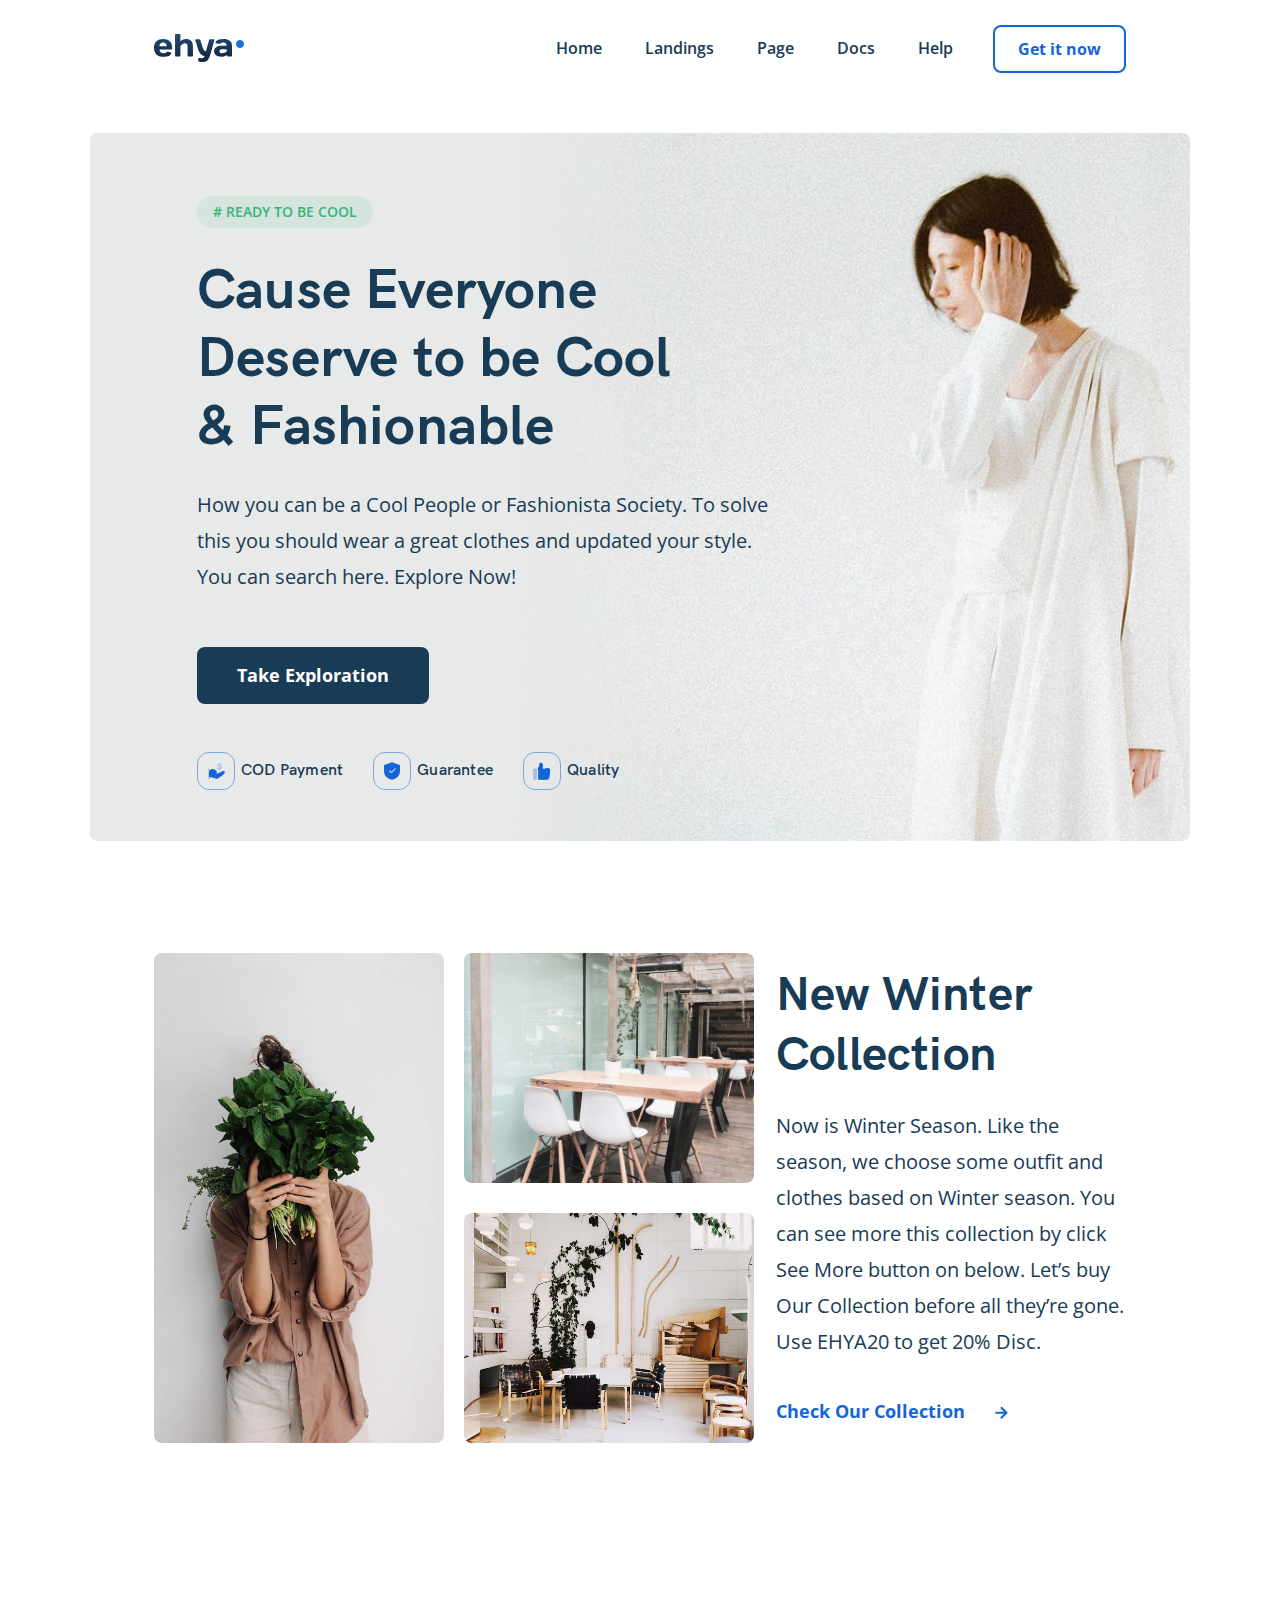
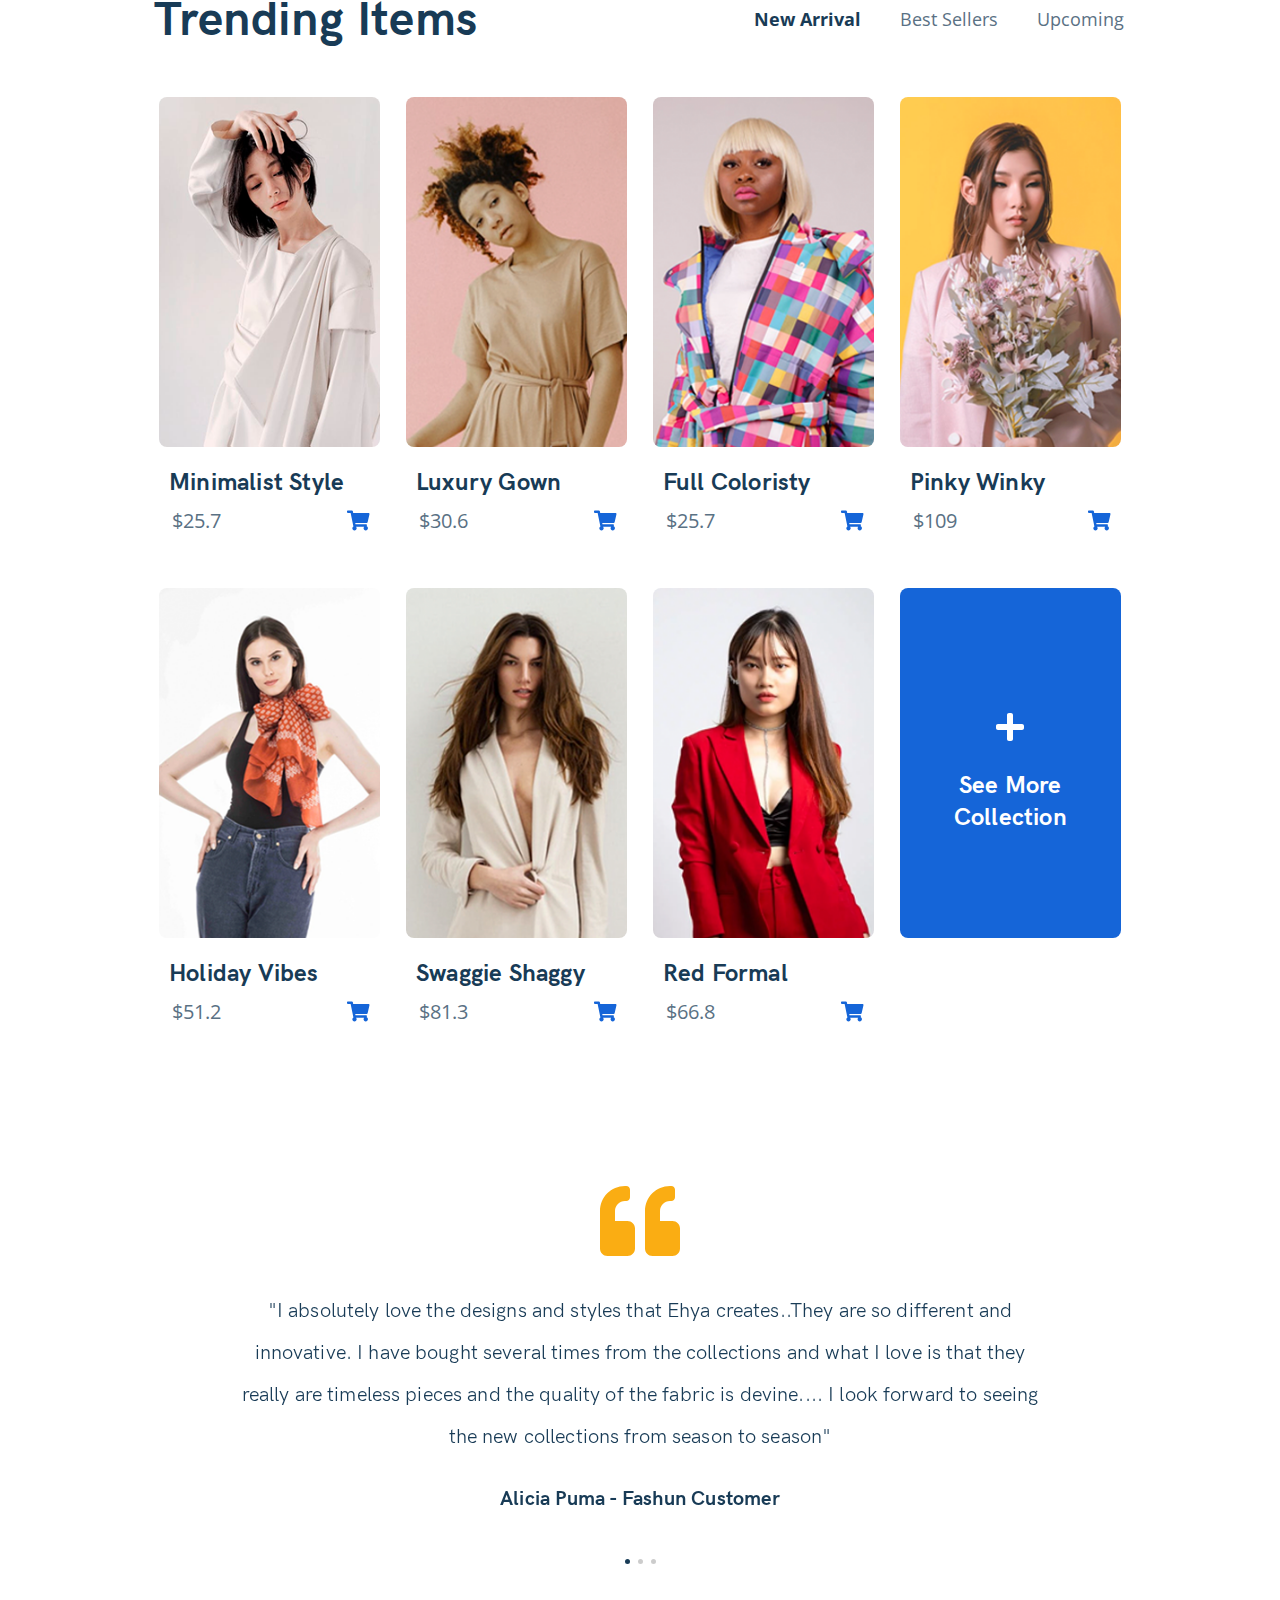
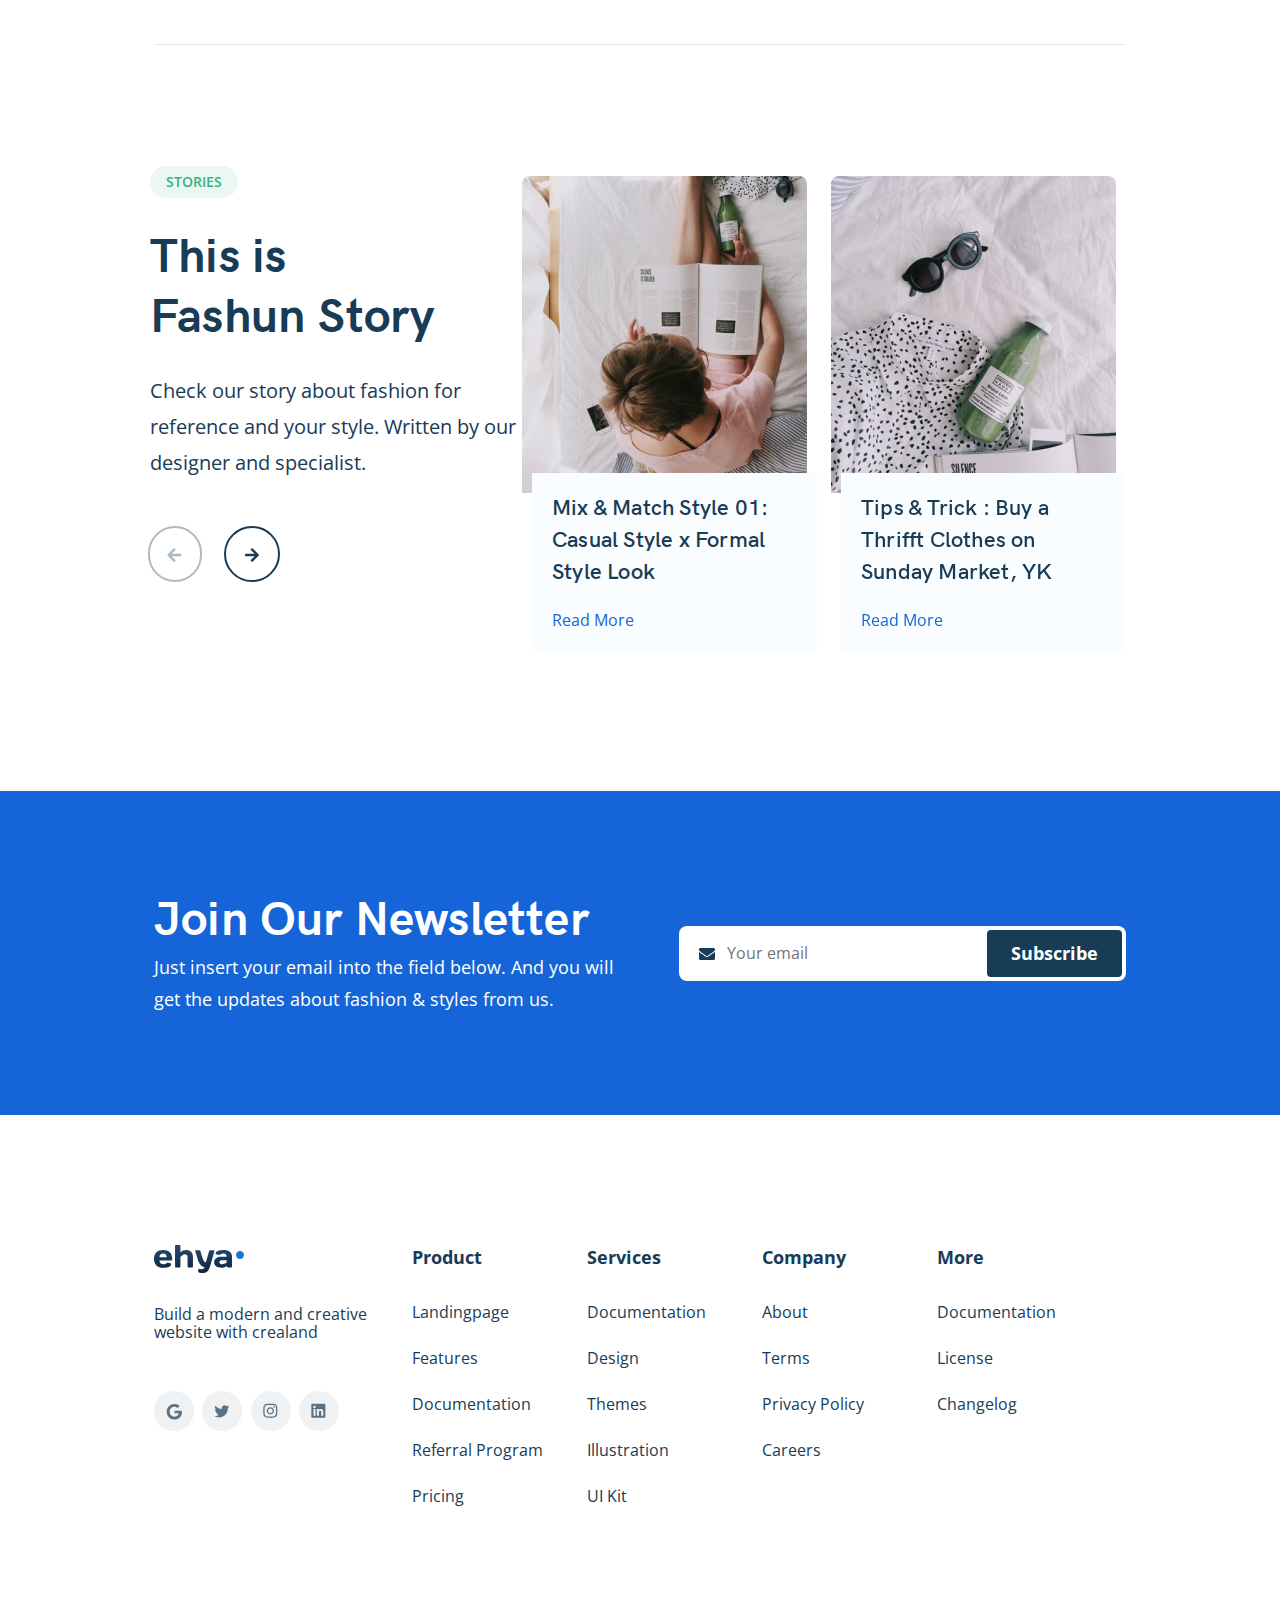
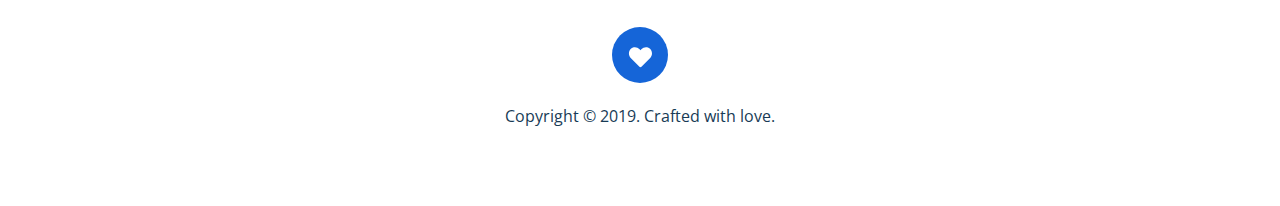
==== commit 548c02c0: "create: created footer section with responsive" ====
--- a/index.html
+++ b/index.html
@@ -1027,6 +1027,149 @@
   </section>
 
 
+  <footer class="footer">
+    <div class="container">
+      <div class="footer__wrapper">
+        <div class="footer__wrapper_navbar">
+
+          <div class="footer__wrapper_navbar_main">
+            <div class="footer__wrapper_navbar_logo">
+              <img src="/img/footer/logo.svg" alt="Logo" class="footer__wrapper_navbar_logo_image">
+            </div>
+            <!-- /.footer__wrapper_navbar_logo -->
+
+            <div class="footer__wrapper_navbar_slogan">
+              Build a modern and creative website with crealand
+            </div>
+            <!-- /.footer__wrapper_navbar_slogan -->
+
+            <div class="footer__wrapper_navbar_icogroup">
+              <div class="footer__wrapper_navbar_icon">
+                <a href="https://www.google.com/" target="blank" class="footer__wrapper_navbar_icon_link"><img
+                    src="img/footer/google-icon.svg" alt="Icon: Google" class="footer__wrapper_navbar_icon_google"></a>
+              </div>
+              <div class="footer__wrapper_navbar_icon">
+                <a href="https://twitter.com/" target="blank" class="footer__wrapper_navbar_icon_link"><img
+                    src="img/footer/twitter-icon.svg" alt="Icon: Twitter"
+                    class="footer__wrapper_navbar_icon_twitter"></a>
+              </div>
+              <div class="footer__wrapper_navbar_icon">
+                <a href="https://www.instagram.com/" target="blank" class="footer__wrapper_navbar_icon_link"><img
+                    src="img/footer/instagram-icon.svg" alt="Icon: Instagram"
+                    class="footer__wrapper_navbar_icon_instagram"></a>
+              </div>
+              <div class="footer__wrapper_navbar_icon">
+                <a href="https://www.linkedin.com/" target="blank" class="footer__wrapper_navbar_icon_link"><img
+                    src="/img/footer/linkdin-icon.svg" alt="Icon: Linkd In"
+                    class="footer__wrapper_navbar_icon_linkdin"></a>
+              </div>
+              <!-- /.footer__wrapper_navbar_icon -->
+            </div>
+            <!-- /.footer__wrapper_navbar_icogroup -->
+          </div>
+          <!-- /.footer__wrapper_navbar_main -->
+
+
+          <div class="footer__wrapper_navbar_product">
+            <h3 class="footer__title">Product</h3>
+            <ul class="footer__ul">
+              <li class="footer__item">
+                <a href="#" class="footer__link">Landingpage</a>
+              </li>
+              <li class="footer__item">
+                <a href="#" class="footer__link">Features</a>
+              </li>
+              <li class="footer__item">
+                <a href="#" class="footer__link">Documentation</a>
+              </li>
+              <li class="footer__item">
+                <a href="#" class="footer__link">Referral Program</a>
+              </li>
+              <li class="footer__item">
+                <a href="#" class="footer__link">Pricing</a>
+              </li>
+            </ul>
+          </div>
+          <!-- /.footer__wrapper_navbar_product -->
+
+
+          <div class="footer__wrapper_navbar_services">
+            <h3 class="footer__title">Services</h3>
+            <ul class="footer__ul">
+              <li class="footer__item">
+                <a href="#" class="footer__link">Documentation</a>
+              </li>
+              <li class="footer__item">
+                <a href="#" class="footer__link">Design</a>
+              </li>
+              <li class="footer__item">
+                <a href="#" class="footer__link">Themes</a>
+              </li>
+              <li class="footer__item">
+                <a href="#" class="footer__link">Illustration</a>
+              </li>
+              <li class="footer__item">
+                <a href="#" class="footer__link">UI Kit</a>
+              </li>
+            </ul>
+          </div>
+          <!-- /.footer__wrapper_navbar_services -->
+
+
+          <div class="footer__wrapper_navbar_company">
+            <h3 class="footer__title">Company</h3>
+            <ul class="footer__ul">
+              <li class="footer__item">
+                <a href="#" class="footer__link">About</a>
+              </li>
+              <li class="footer__item">
+                <a href="#" class="footer__link">Terms</a>
+              </li>
+              <li class="footer__item">
+                <a href="#" class="footer__link">Privacy Policy</a>
+              </li>
+              <li class="footer__item">
+                <a href="#" class="footer__link">Careers</a>
+              </li>
+            </ul>
+          </div>
+          <!-- /.footer__wrapper_navbar_company -->
+
+
+          <div class="footer__wrapper_navbar_more">
+            <h3 class="footer__title">More</h3>
+            <ul class="footer__ul">
+              <li class="footer__item">
+                <a href="#" class="footer__link">Documentation</a>
+              </li>
+              <li class="footer__item">
+                <a href="#" class="footer__link">License</a>
+              </li>
+              <li class="footer__item">
+                <a href="#" class="footer__link">Changelog</a>
+              </li>
+            </ul>
+          </div>
+          <!-- /.footer__wrapper_navbar_more -->
+        </div>
+        <!-- /.footer__wrapper_navbar -->
+
+        <div class="footer__wrapper_copyright">
+          <div class="footer__wrapper_copyright_img">
+            <img src="/img/footer/copyright-image.svg" alt="Icon: Heart" class="footer__wrapper_image">
+          </div>
+
+          <div class="footer__wrapper_copyright_text">
+            Copyright © 2019. Crafted with love.
+          </div>
+          <!-- /.footer__wrapper_copyright_img -->
+        </div>
+        <!-- /.footer__wrapper_copyright -->
+      </div>
+      <!-- /.footer__wrapper -->
+    </div>
+    <!-- /.container -->
+  </footer>
 
 
   <script src="js/jquery-3.5.1.min.js"></script>
--- a/css/style.css
+++ b/css/style.css
@@ -1496,6 +1496,170 @@
   cursor: pointer;
 }
 
+.footer {
+  padding-top: 130px;
+  padding-bottom: 80px;
+}
+
+.footer__wrapper_navbar {
+  display: -ms-grid;
+  display: grid;
+  -ms-grid-columns: 263px 170px 170px 170px 170px;
+      grid-template-columns: 263px 170px 170px 170px 170px;
+  justify-items: start;
+  -webkit-box-pack: start;
+      -ms-flex-pack: start;
+          justify-content: start;
+  -webkit-column-gap: 25px;
+          column-gap: 25px;
+  margin-bottom: 96px;
+}
+
+.footer__wrapper_navbar_main {
+  -ms-grid-column: 1;
+      grid-column-start: 1;
+  display: -webkit-box;
+  display: -ms-flexbox;
+  display: flex;
+  justify-items: space-between;
+  -webkit-box-orient: vertical;
+  -webkit-box-direction: normal;
+      -ms-flex-direction: column;
+          flex-direction: column;
+}
+
+.footer__wrapper_navbar_logo_image {
+  margin-bottom: 28px;
+}
+
+.footer__wrapper_navbar_slogan {
+  margin-bottom: 32px;
+  height: 54px;
+}
+
+.footer__wrapper_navbar_icogroup {
+  display: -webkit-box;
+  display: -ms-flexbox;
+  display: flex;
+  -webkit-box-orient: horizontal;
+  -webkit-box-direction: normal;
+      -ms-flex-direction: row;
+          flex-direction: row;
+  -webkit-box-align: center;
+      -ms-flex-align: center;
+          align-items: center;
+  -webkit-box-pack: justify;
+      -ms-flex-pack: justify;
+          justify-content: space-between;
+  width: 185px;
+}
+
+.footer__wrapper_navbar_icon {
+  background-color: #eff1f3;
+  border-radius: 2000px;
+  width: 40px;
+  height: 40px;
+  padding: 12px;
+}
+
+.footer__wrapper_navbar_product {
+  -ms-grid-column: 2;
+      grid-column-start: 2;
+  -ms-flex-item-align: start;
+      -ms-grid-row-align: start;
+      align-self: start;
+}
+
+.footer__wrapper_navbar_services {
+  -ms-grid-column: 3;
+      grid-column-start: 3;
+  -ms-flex-item-align: start;
+      -ms-grid-row-align: start;
+      align-self: start;
+}
+
+.footer__wrapper_navbar_company {
+  -ms-grid-column: 4;
+      grid-column-start: 4;
+  -ms-flex-item-align: start;
+      -ms-grid-row-align: start;
+      align-self: start;
+}
+
+.footer__wrapper_navbar_more {
+  -ms-grid-column: 5;
+      grid-column-start: 5;
+  -ms-flex-item-align: start;
+      -ms-grid-row-align: start;
+      align-self: start;
+}
+
+.footer__wrapper_copyright {
+  width: 279px;
+  margin: auto;
+  text-align: center;
+  display: -webkit-box;
+  display: -ms-flexbox;
+  display: flex;
+  -webkit-box-orient: vertical;
+  -webkit-box-direction: normal;
+      -ms-flex-direction: column;
+          flex-direction: column;
+  -webkit-box-align: center;
+      -ms-flex-align: center;
+          align-items: center;
+  -webkit-box-pack: center;
+      -ms-flex-pack: center;
+          justify-content: center;
+}
+
+.footer__wrapper_copyright_img {
+  width: 56px;
+  height: 56px;
+  display: -webkit-box;
+  display: -ms-flexbox;
+  display: flex;
+  -webkit-box-align: center;
+      -ms-flex-align: center;
+          align-items: center;
+  -webkit-box-pack: center;
+      -ms-flex-pack: center;
+          justify-content: center;
+  background-color: #1565D8;
+  border-radius: 50%;
+  margin-bottom: 24px;
+  padding: 16px 16px 12px 16px;
+}
+
+.footer__wrapper_copyright_image {
+  width: 100%;
+  height: 100%;
+}
+
+.footer__ul {
+  list-style-type: none;
+  margin: 0;
+  padding: 0;
+}
+
+.footer__title {
+  font-weight: 700;
+  font-size: 18px;
+  line-height: 25px;
+  margin: 0 0 31px 0;
+}
+
+.footer__item {
+  font-size: 16px;
+  line-height: 22px;
+  margin: 0 0 24px 0;
+}
+
+.footer__link {
+  text-decoration: none;
+  color: #183B56;
+}
+
 @media (max-width: 1320px) {
   .container {
     max-width: 1100px;
@@ -1562,6 +1726,14 @@
   .subscription__wrapper {
     width: 972px;
     margin: auto;
+  }
+  .footer__wrapper {
+    width: 972px;
+    margin: auto;
+  }
+  .footer__wrapper_navbar {
+    -ms-grid-columns: 233px 150px 150px 150px 150px;
+        grid-template-columns: 233px 150px 150px 150px 150px;
   }
 }
 
@@ -1702,6 +1874,51 @@
   .subscribe__input {
     width: 414px;
   }
+  .footer__wrapper {
+    width: 820px;
+  }
+  .footer__wrapper_navbar {
+    -ms-grid-columns: 270px 210px 210px;
+        grid-template-columns: 270px 210px 210px;
+    -webkit-column-gap: 25px;
+            column-gap: 25px;
+    row-gap: 25px;
+  }
+  .footer__wrapper_navbar_main {
+    -ms-grid-row: 1;
+    -ms-grid-row-span: 2;
+    -ms-grid-column: 1;
+    -ms-grid-column-span: 1;
+    grid-area: 1 / 1 / 3 / 2;
+  }
+  .footer__wrapper_navbar_product {
+    -ms-grid-row: 1;
+    -ms-grid-row-span: 1;
+    -ms-grid-column: 2;
+    -ms-grid-column-span: 1;
+    grid-area: 1 / 2 / 2 / 3;
+  }
+  .footer__wrapper_navbar_services {
+    -ms-grid-row: 1;
+    -ms-grid-row-span: 1;
+    -ms-grid-column: 3;
+    -ms-grid-column-span: 1;
+    grid-area: 1 / 3 / 2 / 4;
+  }
+  .footer__wrapper_navbar_company {
+    -ms-grid-row: 2;
+    -ms-grid-row-span: 1;
+    -ms-grid-column: 2;
+    -ms-grid-column-span: 1;
+    grid-area: 2 / 2 / 3 / 3;
+  }
+  .footer__wrapper_navbar_more {
+    -ms-grid-row: 2;
+    -ms-grid-row-span: 1;
+    -ms-grid-column: 3;
+    -ms-grid-column-span: 1;
+    grid-area: 2 / 3 / 3 / 4;
+  }
 }
 
 @media (min-width: 992px) {
@@ -1717,6 +1934,13 @@
   }
   .subscribe__button:hover {
     background: #355a77;
+  }
+  .footer__wrapper_navbar_icon:hover {
+    background-color: #f5f9ff;
+  }
+  .footer__link:hover {
+    color: #1565D8;
+    text-decoration: underline;
   }
 }
 
@@ -1952,11 +2176,22 @@
   .subscribe__input {
     width: 447px;
   }
+  .footer__wrapper {
+    width: 90%;
+  }
+  .footer__wrapper_navbar {
+    width: 641px;
+    -ms-grid-columns: 243px 180px 180px;
+        grid-template-columns: 243px 180px 180px;
+    -webkit-column-gap: 28px;
+            column-gap: 28px;
+    row-gap: 28px;
+  }
 }
 
 @media (max-width: 870px) {
   .hero__wrapper {
-    width: 95%;
+    width: 100%;
   }
   .trending__goods_card {
     width: 47%;
@@ -2150,6 +2385,22 @@
   .testimonials__author {
     margin-bottom: 36px;
   }
+  .footer {
+    padding-top: 64px;
+    padding-bottom: 64px;
+  }
+  .footer__wrapper {
+    width: 90%;
+  }
+  .footer__wrapper_navbar {
+    width: 641px;
+    -ms-grid-columns: 253px 163px 163px;
+        grid-template-columns: 253px 163px 163px;
+    -webkit-column-gap: 30px;
+            column-gap: 30px;
+    row-gap: 30px;
+    margin-bottom: 62px;
+  }
 }
 
 @media (max-width: 748px) {
@@ -2209,6 +2460,17 @@
   }
   .hero__advantages_item {
     margin-right: 21px;
+  }
+  .footer__wrapper {
+    width: 90%;
+  }
+  .footer__wrapper_navbar {
+    width: 90%;
+    -ms-grid-columns: 40% 30% 30%;
+        grid-template-columns: 40% 30% 30%;
+    -webkit-column-gap: 15px;
+            column-gap: 15px;
+    row-gap: 15px;
   }
 }
 
@@ -2383,6 +2645,63 @@
   .subscribe__input {
     width: 100%;
   }
+  .footer__wrapper {
+    width: 90%;
+  }
+  .footer__wrapper_navbar {
+    width: 100%;
+    -ms-grid-columns: 48% 48%;
+        grid-template-columns: 48% 48%;
+    -webkit-column-gap: 15px;
+            column-gap: 15px;
+    row-gap: 15px;
+  }
+  .footer__wrapper_navbar_slogan {
+    margin-bottom: 16px;
+    text-align: center;
+  }
+  .footer__wrapper_navbar_logo_image {
+    margin-bottom: 14px;
+  }
+  .footer__wrapper_navbar_main {
+    width: 100%;
+    -ms-grid-row: 3;
+    -ms-grid-row-span: 1;
+    -ms-grid-column: 1;
+    -ms-grid-column-span: 2;
+    grid-area: 3 / 1 / 4 / 3;
+    -webkit-box-align: center;
+        -ms-flex-align: center;
+            align-items: center;
+  }
+  .footer__wrapper_navbar_product {
+    -ms-grid-row: 1;
+    -ms-grid-row-span: 1;
+    -ms-grid-column: 1;
+    -ms-grid-column-span: 1;
+    grid-area: 1 / 1 / 2 / 2;
+  }
+  .footer__wrapper_navbar_services {
+    -ms-grid-row: 1;
+    -ms-grid-row-span: 1;
+    -ms-grid-column: 2;
+    -ms-grid-column-span: 1;
+    grid-area: 1 / 2 / 2 / 3;
+  }
+  .footer__wrapper_navbar_company {
+    -ms-grid-row: 2;
+    -ms-grid-row-span: 1;
+    -ms-grid-column: 1;
+    -ms-grid-column-span: 1;
+    grid-area: 2 / 1 / 3 / 2;
+  }
+  .footer__wrapper_navbar_more {
+    -ms-grid-row: 2;
+    -ms-grid-row-span: 1;
+    -ms-grid-column: 2;
+    -ms-grid-column-span: 1;
+    grid-area: 2 / 2 / 3 / 3;
+  }
 }
 
 @media (max-width: 480px) {
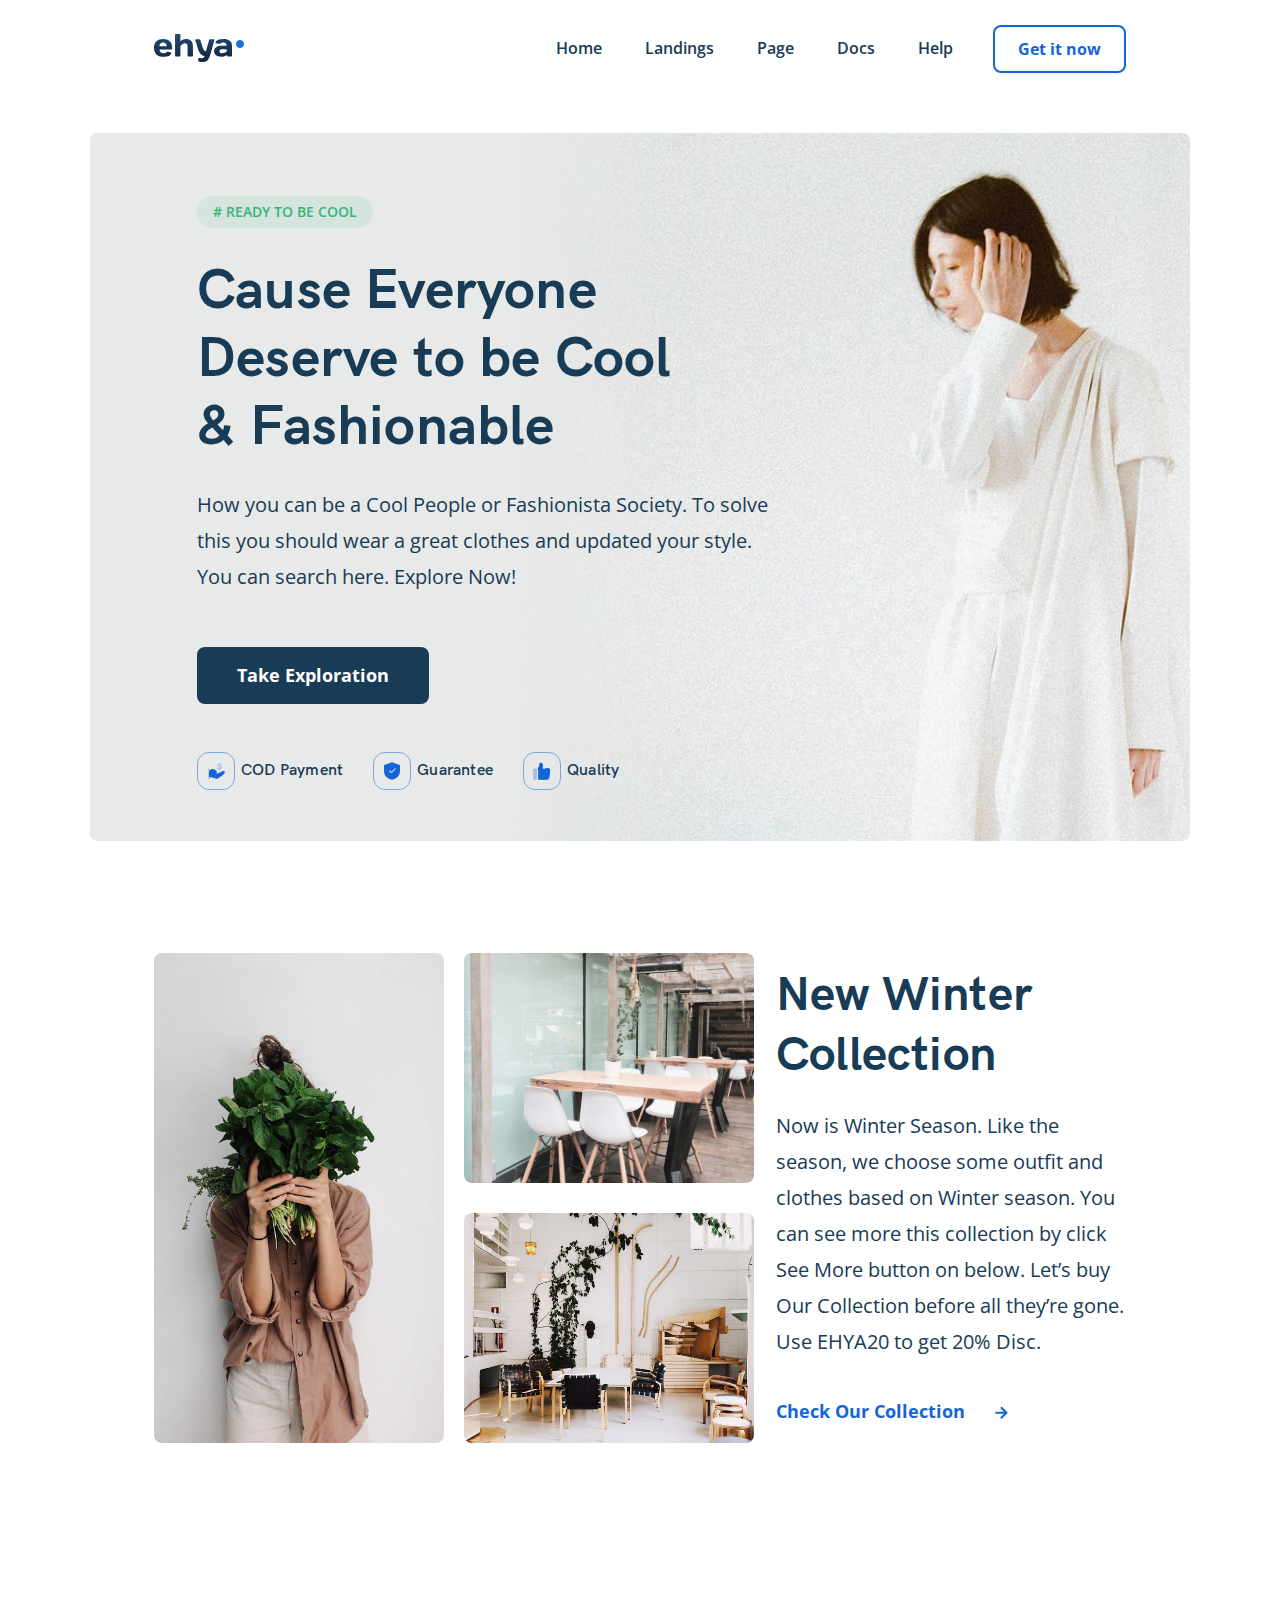
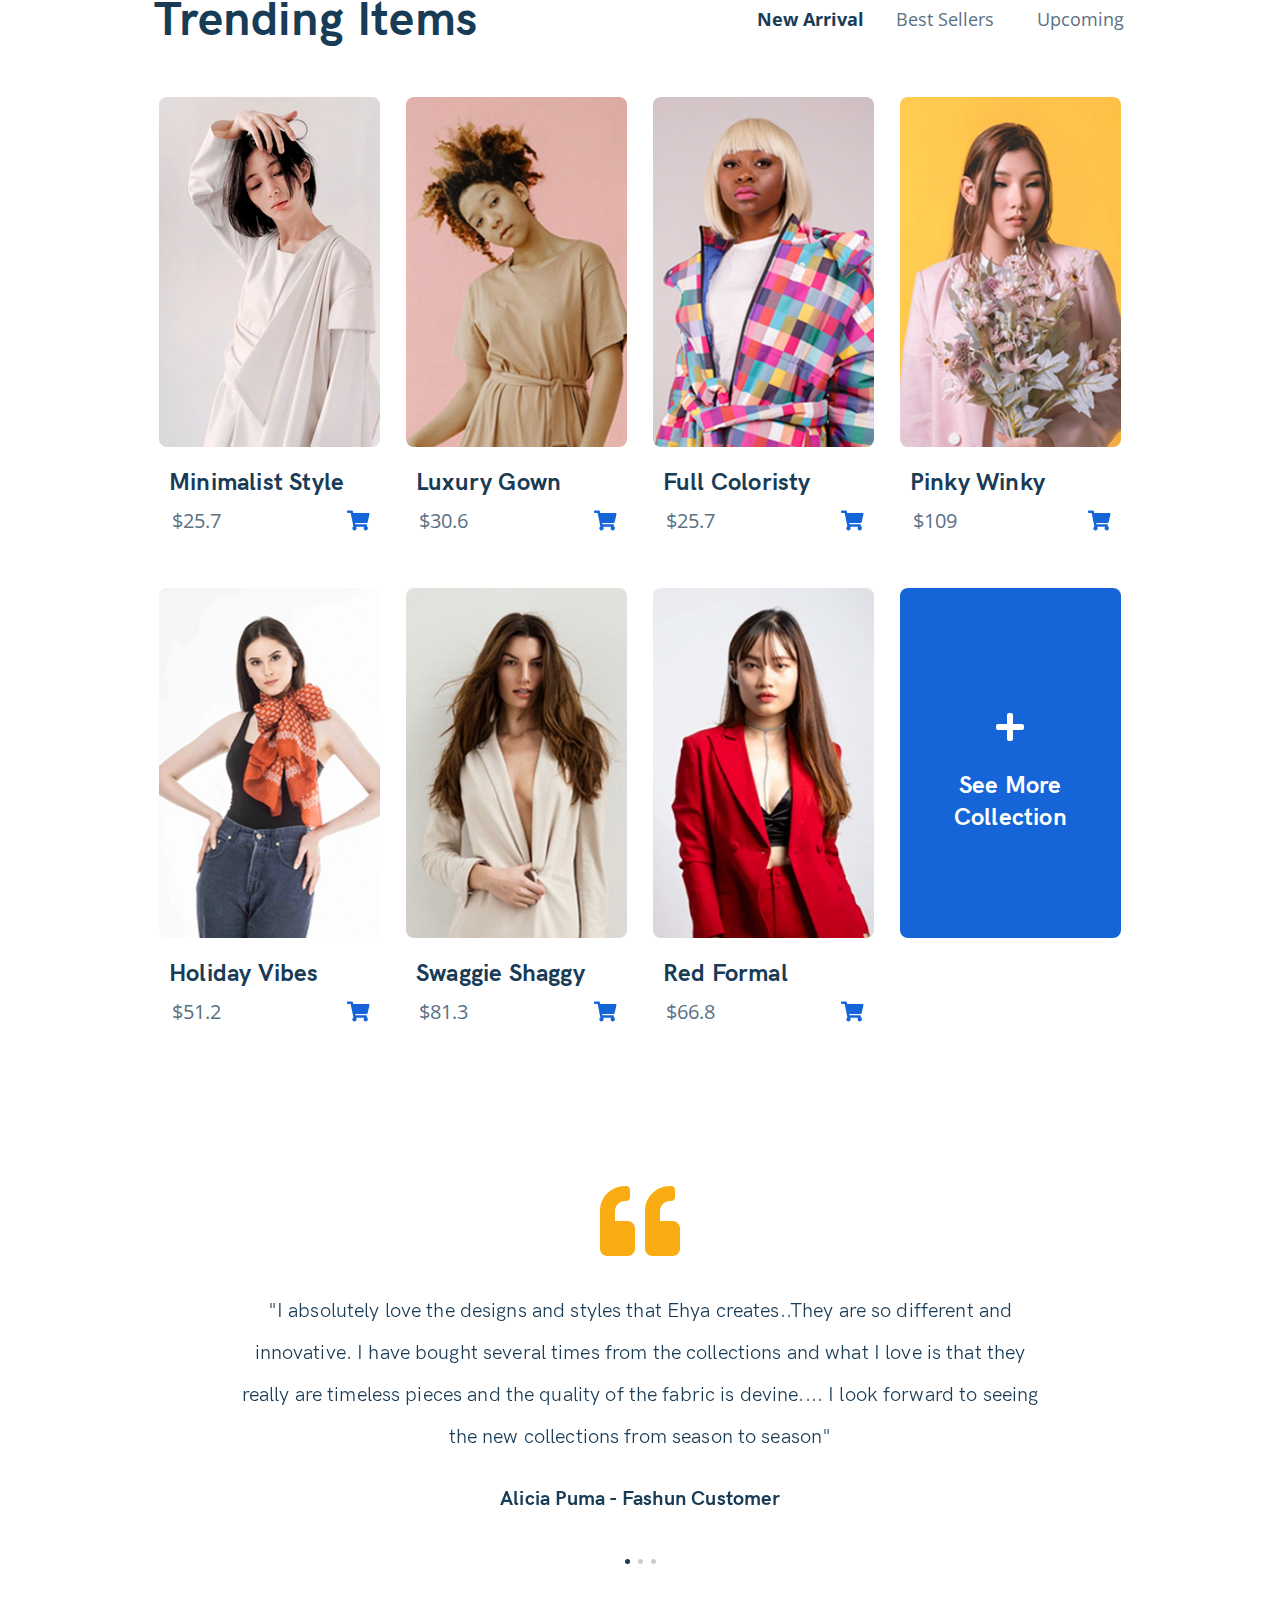
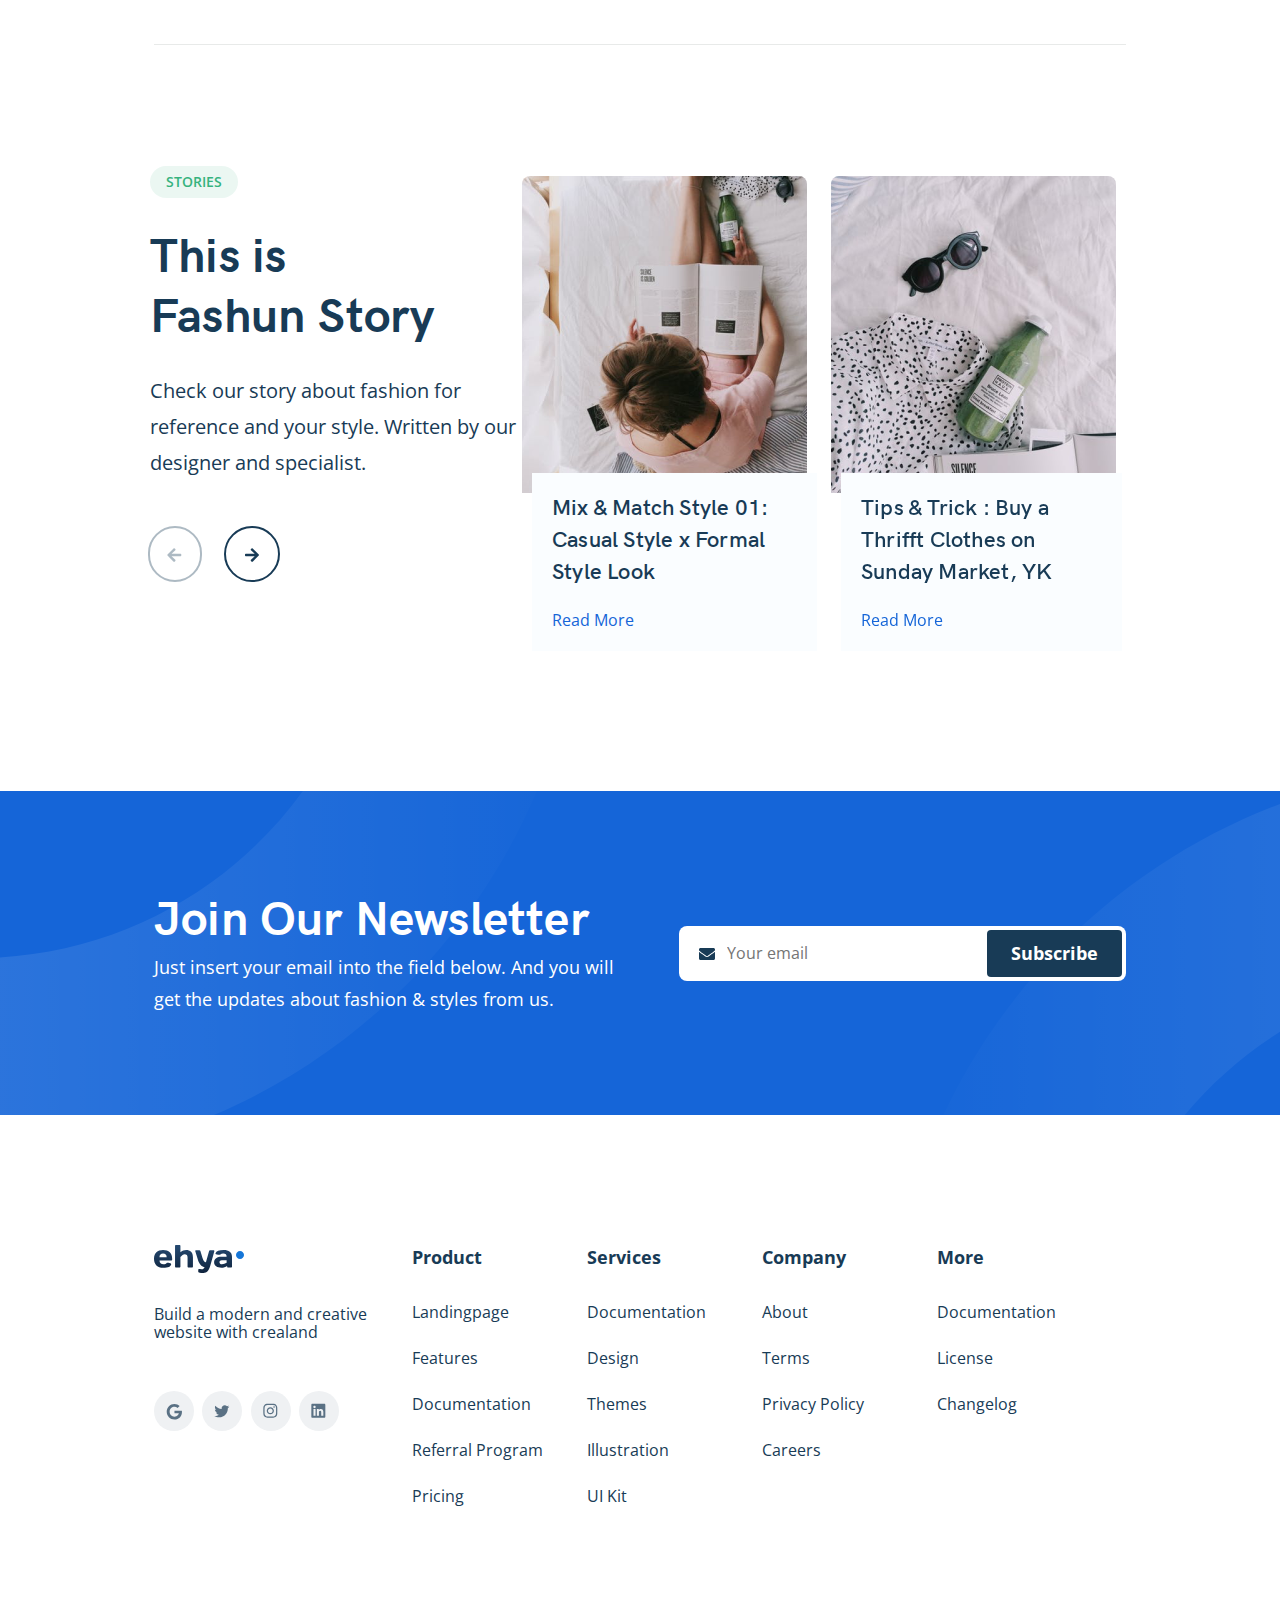
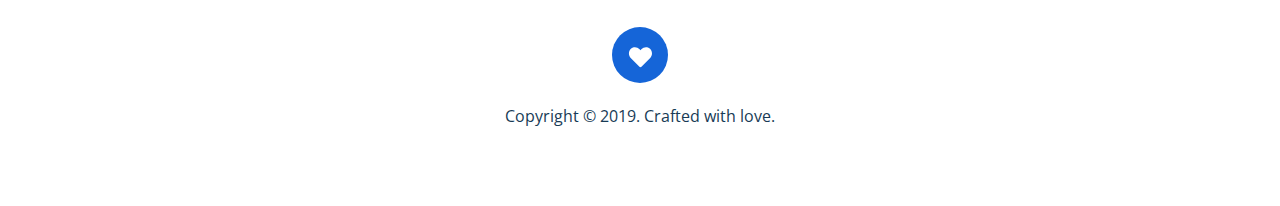
==== commit 79fe6eaf: "create: created modal window for order" ====
--- a/index.html
+++ b/index.html
@@ -194,8 +194,10 @@
                       $25.7
                     </span>
                     <div class="trending__goods_card_details_cart">
-                      <img src="img/trending/shopping-cart.svg" alt="Icon: Shopping Cart"
-                        class="trending__goods_card_details_cart_image">
+                      <a href="#" data-toggle="modal" data-href="#trend-modal">
+                        <img src="img/trending/shopping-cart.svg" alt="Icon: Shopping Cart"
+                          class="trending__goods_card_details_cart_image">
+                      </a>
                     </div>
                     <!-- /.trending__goods_card_details_cart -->
                   </div>
@@ -220,8 +222,10 @@
                       $30.6
                     </span>
                     <div class="trending__goods_card_details_cart">
-                      <img src="img/trending/shopping-cart.svg" alt="Icon: Shopping Cart"
-                        class="trending__goods_card_details_cart_image">
+                      <a href="#" data-toggle="modal" data-href="#trend-modal">
+                        <img src="img/trending/shopping-cart.svg" alt="Icon: Shopping Cart"
+                          class="trending__goods_card_details_cart_image">
+                      </a>
                     </div>
                     <!-- /.trending__goods_card_details_cart -->
                   </div>
@@ -246,8 +250,10 @@
                       $25.7
                     </span>
                     <div class="trending__goods_card_details_cart">
-                      <img src="img/trending/shopping-cart.svg" alt="Icon: Shopping Cart"
-                        class="trending__goods_card_details_cart_image">
+                      <a href="#" data-toggle="modal" data-href="#trend-modal">
+                        <img src="img/trending/shopping-cart.svg" alt="Icon: Shopping Cart"
+                          class="trending__goods_card_details_cart_image">
+                      </a>
                     </div>
                     <!-- /.trending__goods_card_details_cart -->
                   </div>
@@ -272,8 +278,10 @@
                       $109
                     </span>
                     <div class="trending__goods_card_details_cart">
-                      <img src="img/trending/shopping-cart.svg" alt="Icon: Shopping Cart"
-                        class="trending__goods_card_details_cart_image">
+                      <a href="#" data-toggle="modal" data-href="#trend-modal">
+                        <img src="img/trending/shopping-cart.svg" alt="Icon: Shopping Cart"
+                          class="trending__goods_card_details_cart_image">
+                      </a>
                     </div>
                     <!-- /.trending__goods_card_details_cart -->
                   </div>
@@ -298,8 +306,10 @@
                       $51.2
                     </span>
                     <div class="trending__goods_card_details_cart">
-                      <img src="img/trending/shopping-cart.svg" alt="Icon: Shopping Cart"
-                        class="trending__goods_card_details_cart_image">
+                      <a href="#" data-toggle="modal" data-href="#trend-modal">
+                        <img src="img/trending/shopping-cart.svg" alt="Icon: Shopping Cart"
+                          class="trending__goods_card_details_cart_image">
+                      </a>
                     </div>
                     <!-- /.trending__goods_card_details_cart -->
                   </div>
@@ -324,8 +334,10 @@
                       $81.3
                     </span>
                     <div class="trending__goods_card_details_cart">
-                      <img src="img/trending/shopping-cart.svg" alt="Icon: Shopping Cart"
-                        class="trending__goods_card_details_cart_image">
+                      <a href="#" data-toggle="modal" data-href="#trend-modal">
+                        <img src="img/trending/shopping-cart.svg" alt="Icon: Shopping Cart"
+                          class="trending__goods_card_details_cart_image">
+                      </a>
                     </div>
                     <!-- /.trending__goods_card_details_cart -->
                   </div>
@@ -350,8 +362,10 @@
                       $66.8
                     </span>
                     <div class="trending__goods_card_details_cart">
-                      <img src="img/trending/shopping-cart.svg" alt="Icon: Shopping Cart"
-                        class="trending__goods_card_details_cart_image">
+                      <a href="#" data-toggle="modal" data-href="#trend-modal">
+                        <img src="img/trending/shopping-cart.svg" alt="Icon: Shopping Cart"
+                          class="trending__goods_card_details_cart_image">
+                      </a>
                     </div>
                     <!-- /.trending__goods_card_details_cart -->
                   </div>
@@ -398,8 +412,10 @@
                       $81.3
                     </span>
                     <div class="trending__goods_card_details_cart">
-                      <img src="img/trending/shopping-cart.svg" alt="Icon: Shopping Cart"
-                        class="trending__goods_card_details_cart_image">
+                      <a href="#" data-toggle="modal" data-href="#trend-modal">
+                        <img src="img/trending/shopping-cart.svg" alt="Icon: Shopping Cart"
+                          class="trending__goods_card_details_cart_image">
+                      </a>
                     </div>
                     <!-- /.trending__goods_card_details_cart -->
                   </div>
@@ -424,8 +440,10 @@
                       $25.7
                     </span>
                     <div class="trending__goods_card_details_cart">
-                      <img src="img/trending/shopping-cart.svg" alt="Icon: Shopping Cart"
-                        class="trending__goods_card_details_cart_image">
+                      <a href="#" data-toggle="modal" data-href="#trend-modal">
+                        <img src="img/trending/shopping-cart.svg" alt="Icon: Shopping Cart"
+                          class="trending__goods_card_details_cart_image">
+                      </a>
                     </div>
                     <!-- /.trending__goods_card_details_cart -->
                   </div>
@@ -450,8 +468,10 @@
                       $66.8
                     </span>
                     <div class="trending__goods_card_details_cart">
-                      <img src="img/trending/shopping-cart.svg" alt="Icon: Shopping Cart"
-                        class="trending__goods_card_details_cart_image">
+                      <a href="#" data-toggle="modal" data-href="#trend-modal">
+                        <img src="img/trending/shopping-cart.svg" alt="Icon: Shopping Cart"
+                          class="trending__goods_card_details_cart_image">
+                      </a>
                     </div>
                     <!-- /.trending__goods_card_details_cart -->
                   </div>
@@ -476,8 +496,10 @@
                       $51.2
                     </span>
                     <div class="trending__goods_card_details_cart">
-                      <img src="img/trending/shopping-cart.svg" alt="Icon: Shopping Cart"
-                        class="trending__goods_card_details_cart_image">
+                      <a href="#" data-toggle="modal" data-href="#trend-modal">
+                        <img src="img/trending/shopping-cart.svg" alt="Icon: Shopping Cart"
+                          class="trending__goods_card_details_cart_image">
+                      </a>
                     </div>
                     <!-- /.trending__goods_card_details_cart -->
                   </div>
@@ -502,8 +524,10 @@
                       $30.6
                     </span>
                     <div class="trending__goods_card_details_cart">
-                      <img src="img/trending/shopping-cart.svg" alt="Icon: Shopping Cart"
-                        class="trending__goods_card_details_cart_image">
+                      <a href="#" data-toggle="modal" data-href="#trend-modal">
+                        <img src="img/trending/shopping-cart.svg" alt="Icon: Shopping Cart"
+                          class="trending__goods_card_details_cart_image">
+                      </a>
                     </div>
                     <!-- /.trending__goods_card_details_cart -->
                   </div>
@@ -528,8 +552,10 @@
                       $25.7
                     </span>
                     <div class="trending__goods_card_details_cart">
-                      <img src="img/trending/shopping-cart.svg" alt="Icon: Shopping Cart"
-                        class="trending__goods_card_details_cart_image">
+                      <a href="#" data-toggle="modal" data-href="#trend-modal">
+                        <img src="img/trending/shopping-cart.svg" alt="Icon: Shopping Cart"
+                          class="trending__goods_card_details_cart_image">
+                      </a>
                     </div>
                     <!-- /.trending__goods_card_details_cart -->
                   </div>
@@ -554,8 +580,10 @@
                       $109
                     </span>
                     <div class="trending__goods_card_details_cart">
-                      <img src="img/trending/shopping-cart.svg" alt="Icon: Shopping Cart"
-                        class="trending__goods_card_details_cart_image">
+                      <a href="#" data-toggle="modal" data-href="#trend-modal">
+                        <img src="img/trending/shopping-cart.svg" alt="Icon: Shopping Cart"
+                          class="trending__goods_card_details_cart_image">
+                      </a>
                     </div>
                     <!-- /.trending__goods_card_details_cart -->
                   </div>
@@ -602,8 +630,10 @@
                       $25.7
                     </span>
                     <div class="trending__goods_card_details_cart">
-                      <img src="img/trending/shopping-cart.svg" alt="Icon: Shopping Cart"
-                        class="trending__goods_card_details_cart_image">
+                      <a href="#" data-toggle="modal" data-href="#trend-modal">
+                        <img src="img/trending/shopping-cart.svg" alt="Icon: Shopping Cart"
+                          class="trending__goods_card_details_cart_image">
+                      </a>
                     </div>
                     <!-- /.trending__goods_card_details_cart -->
                   </div>
@@ -628,8 +658,10 @@
                       $25.70
                     </span>
                     <div class="trending__goods_card_details_cart">
-                      <img src="img/trending/shopping-cart.svg" alt="Icon: Shopping Cart"
-                        class="trending__goods_card_details_cart_image">
+                      <a href="#" data-toggle="modal" data-href="#trend-modal">
+                        <img src="img/trending/shopping-cart.svg" alt="Icon: Shopping Cart"
+                          class="trending__goods_card_details_cart_image">
+                      </a>
                     </div>
                     <!-- /.trending__goods_card_details_cart -->
                   </div>
@@ -654,8 +686,10 @@
                       $30.6
                     </span>
                     <div class="trending__goods_card_details_cart">
-                      <img src="img/trending/shopping-cart.svg" alt="Icon: Shopping Cart"
-                        class="trending__goods_card_details_cart_image">
+                      <a href="#" data-toggle="modal" data-href="#trend-modal">
+                        <img src="img/trending/shopping-cart.svg" alt="Icon: Shopping Cart"
+                          class="trending__goods_card_details_cart_image">
+                      </a>
                     </div>
                     <!-- /.trending__goods_card_details_cart -->
                   </div>
@@ -680,8 +714,10 @@
                       $81.3
                     </span>
                     <div class="trending__goods_card_details_cart">
-                      <img src="img/trending/shopping-cart.svg" alt="Icon: Shopping Cart"
-                        class="trending__goods_card_details_cart_image">
+                      <a href="#" data-toggle="modal" data-href="#trend-modal">
+                        <img src="img/trending/shopping-cart.svg" alt="Icon: Shopping Cart"
+                          class="trending__goods_card_details_cart_image">
+                      </a>
                     </div>
                     <!-- /.trending__goods_card_details_cart -->
                   </div>
@@ -706,8 +742,10 @@
                       $109
                     </span>
                     <div class="trending__goods_card_details_cart">
-                      <img src="img/trending/shopping-cart.svg" alt="Icon: Shopping Cart"
-                        class="trending__goods_card_details_cart_image">
+                      <a href="#" data-toggle="modal" data-href="#trend-modal">
+                        <img src="img/trending/shopping-cart.svg" alt="Icon: Shopping Cart"
+                          class="trending__goods_card_details_cart_image">
+                      </a>
                     </div>
                     <!-- /.trending__goods_card_details_cart -->
                   </div>
@@ -732,8 +770,10 @@
                       $51.2
                     </span>
                     <div class="trending__goods_card_details_cart">
-                      <img src="img/trending/shopping-cart.svg" alt="Icon: Shopping Cart"
-                        class="trending__goods_card_details_cart_image">
+                      <a href="#" data-toggle="modal" data-href="#trend-modal">
+                        <img src="img/trending/shopping-cart.svg" alt="Icon: Shopping Cart"
+                          class="trending__goods_card_details_cart_image">
+                      </a>
                     </div>
                     <!-- /.trending__goods_card_details_cart -->
                   </div>
@@ -758,8 +798,10 @@
                       $66.8
                     </span>
                     <div class="trending__goods_card_details_cart">
-                      <img src="img/trending/shopping-cart.svg" alt="Icon: Shopping Cart"
-                        class="trending__goods_card_details_cart_image">
+                      <a href="#" data-toggle="modal" data-href="#trend-modal">
+                        <img src="img/trending/shopping-cart.svg" alt="Icon: Shopping Cart"
+                          class="trending__goods_card_details_cart_image">
+                      </a>
                     </div>
                     <!-- /.trending__goods_card_details_cart -->
                   </div>
@@ -1034,7 +1076,7 @@
 
           <div class="footer__wrapper_navbar_main">
             <div class="footer__wrapper_navbar_logo">
-              <img src="/img/footer/logo.svg" alt="Logo" class="footer__wrapper_navbar_logo_image">
+              <img src="img/footer/logo.svg" alt="Logo" class="footer__wrapper_navbar_logo_image">
             </div>
             <!-- /.footer__wrapper_navbar_logo -->
 
@@ -1060,7 +1102,7 @@
               </div>
               <div class="footer__wrapper_navbar_icon">
                 <a href="https://www.linkedin.com/" target="blank" class="footer__wrapper_navbar_icon_link"><img
-                    src="/img/footer/linkdin-icon.svg" alt="Icon: Linkd In"
+                    src="img/footer/linkdin-icon.svg" alt="Icon: Linkd In"
                     class="footer__wrapper_navbar_icon_linkdin"></a>
               </div>
               <!-- /.footer__wrapper_navbar_icon -->
@@ -1156,7 +1198,7 @@
 
         <div class="footer__wrapper_copyright">
           <div class="footer__wrapper_copyright_img">
-            <img src="/img/footer/copyright-image.svg" alt="Icon: Heart" class="footer__wrapper_image">
+            <img src="img/footer/copyright-image.svg" alt="Icon: Heart" class="footer__wrapper_image">
           </div>
 
           <div class="footer__wrapper_copyright_text">
@@ -1172,8 +1214,43 @@
   </footer>
 
 
+  <div class="modal" id="trend-modal">
+    <div class="modal__overlay"></div>
+    <!-- /.modal__overlay -->
+    <div class="modal__dialog">
+      <a href="#" class="modal__close">
+        <img src="img/header/close.svg" alt="icon: close">
+      </a>
+      <h3 class="modal__title modal__title_mb_3">Order this collection</h3>
+      <form action="send.php" method="POST" class="modal__form form">
+        <div class="modal__form_group">
+          <input type="text" class="input modal__input modal__form_item modal__form_name" placeholder="Your Full Name*"
+            name="name" minlength="3" required>
+        </div>
+        <!-- <div class="modal__form_group">
+          <input type="tel" class="input modal__input modal__form_item modal__form_phone" placeholder="Phone Number*"
+            name="phone" minlength="18" required>
+        </div> -->
+        <div class="modal__form_group">
+          <input type="email" class="input modal__input modal__form_item modal__form_email" placeholder="Email*"
+            name="e-mail" required>
+        </div>
+        <textarea class="message modal__message modal__form_item" placeholder="Message" name="message"></textarea>
+        <div class="modal__form_bottom_wrapper">
+          <span class="modal__info modal__form_item">* Required Fields</span>
+          <button class="button modal__button modal__form_item" type="submit">Send</button>
+        </div>
+      </form>
+    </div>
+    <!-- /.modal__dialog -->
+  </div>
+  <!-- /.modal -->
+
+
   <script src="js/jquery-3.5.1.min.js"></script>
   <script src="js/swiper-bundle.min.js"></script>
+  <script src="js/jquery.validate.min.js"></script>
+  <script src="js/jquery.mask.min.js"></script>
   <script src="js/main.js"></script>
 </body>
 
--- a/css/style.css
+++ b/css/style.css
@@ -40,6 +40,12 @@
   border: none;
   padding: 0 20px;
   height: 55px;
+}
+
+.invalid {
+  color: red;
+  font-size: 14px;
+  line-height: 20px;
 }
 
 /*! normalize.css v8.0.1 | MIT License | github.com/necolas/normalize.css */
@@ -1076,8 +1082,17 @@
 }
 
 .tabs__warp {
-  width: auto;
-  margin-left: 39px;
+  display: -webkit-box;
+  display: -ms-flexbox;
+  display: flex;
+  -webkit-box-orient: horizontal;
+  -webkit-box-direction: normal;
+      -ms-flex-direction: row;
+          flex-direction: row;
+  -webkit-box-pack: end;
+      -ms-flex-pack: end;
+          justify-content: flex-end;
+  min-width: 130px;
 }
 
 .content {
@@ -1401,16 +1416,7 @@
   position: relative;
   background-color: #1565D8;
   height: auto;
-}
-
-.subscription:before {
-  content: '';
-  position: absolute;
-}
-
-.subscription:after {
-  content: '';
-  position: absolute;
+  overflow: hidden;
 }
 
 .subscription__wrapper {
@@ -1429,6 +1435,35 @@
           justify-content: space-between;
   max-width: 1077px;
   padding: 100px  0;
+  z-index: -2;
+}
+
+.subscription__wrapper:before {
+  content: '';
+  position: absolute;
+  width: 1186px;
+  height: 1186px;
+  -webkit-transform: translate(-65%, -33%);
+          transform: translate(-65%, -33%);
+  background-image: url(../img/subscription/oval.svg);
+  background-repeat: no-repeat;
+  background-position: center;
+  background-size: 110%;
+  z-index: 1;
+}
+
+.subscription__wrapper:after {
+  content: '';
+  position: absolute;
+  width: 1186px;
+  height: 1186px;
+  -webkit-transform: translate(63%, 36%);
+          transform: translate(63%, 36%);
+  background-image: url(../img/subscription/oval2.svg);
+  background-repeat: no-repeat;
+  background-position: center;
+  background-size: 110%;
+  z-index: 1;
 }
 
 .subscription__wrapper_text {
@@ -1453,6 +1488,7 @@
 
 .subscribe {
   position: relative;
+  z-index: 2;
 }
 
 .subscribe__input {
@@ -1658,6 +1694,177 @@
 .footer__link {
   text-decoration: none;
   color: #183B56;
+}
+
+.modal__overlay {
+  position: fixed;
+  top: 0;
+  right: 0;
+  bottom: 0;
+  left: 0;
+  background-color: rgba(21, 101, 216, 0.25);
+  z-index: 100;
+  visibility: hidden;
+  opacity: 0;
+  -webkit-transition: opacity 0.5s;
+  transition: opacity 0.5s;
+}
+
+.modal__overlay_visible {
+  visibility: visible;
+  opacity: 1;
+}
+
+.modal__dialog {
+  position: fixed;
+  top: 50%;
+  left: 50%;
+  max-width: 450px;
+  padding: 40px 40px;
+  border-radius: 8px;
+  background-color: #ffffff;
+  -webkit-transform: translate(-50%, -50%);
+          transform: translate(-50%, -50%);
+  color: #ffffff;
+  z-index: 101;
+  visibility: hidden;
+  opacity: 0;
+  -webkit-transition: opacity 0.5s;
+  transition: opacity 0.5s;
+}
+
+.modal__dialog_visible {
+  visibility: visible;
+  opacity: 1;
+}
+
+.modal__close {
+  position: absolute;
+  right: 18px;
+  top: 18px;
+  text-decoration: none;
+  cursor: pointer;
+}
+
+.modal__form_group {
+  min-height: 75px;
+  display: -webkit-box;
+  display: -ms-flexbox;
+  display: flex;
+  -webkit-box-orient: vertical;
+  -webkit-box-direction: normal;
+      -ms-flex-direction: column;
+          flex-direction: column;
+  -webkit-box-pack: start;
+      -ms-flex-pack: start;
+          justify-content: flex-start;
+}
+
+.modal__title {
+  font-size: 18px;
+  line-height: 25px;
+  font-weight: 700;
+  color: #183B56;
+  text-align: center;
+  margin-top: 0;
+  margin-bottom: 15px;
+  text-transform: uppercase;
+}
+
+.modal__input {
+  width: 100%;
+  border: 1px solid #183B56;
+  padding: 18px 23px;
+}
+
+.modal__message {
+  width: 100%;
+  min-height: 123px;
+  font-size: 16px;
+  line-height: 22px;
+  padding: 18px 23px;
+  border: 1px solid #183B56;
+  border-radius: 8px;
+  margin-bottom: 20px;
+  resize: none;
+}
+
+.modal__info {
+  font-size: 14px;
+  line-height: 20px;
+  color: #183B56;
+}
+
+.modal__button {
+  width: 100%;
+  min-height: 57px;
+  font-size: 18px;
+  line-height: 25px;
+  font-weight: 700;
+  border-radius: 8px;
+  border: none;
+  color: #ffffff;
+  background-color: #183B56;
+  padding: 11px 24px;
+  margin-top: 20px;
+  cursor: pointer;
+}
+
+.mail {
+  padding-top: 35px;
+  padding-bottom: 70px;
+}
+
+.mail__wrapper {
+  display: -webkit-box;
+  display: -ms-flexbox;
+  display: flex;
+  -webkit-box-orient: vertical;
+  -webkit-box-direction: normal;
+      -ms-flex-direction: column;
+          flex-direction: column;
+  -ms-flex-line-pack: center;
+      align-content: center;
+  -webkit-box-align: center;
+      -ms-flex-align: center;
+          align-items: center;
+}
+
+.mail__success_title {
+  font-size: 35px;
+  line-height: 45px;
+  text-align: center;
+  margin-bottom: 0;
+}
+
+.mail__success_text {
+  text-align: center;
+  margin-top: 25px;
+}
+
+.mail__success_image {
+  width: 288px;
+}
+
+.mail__success_separator {
+  width: 320px;
+  height: 1px;
+  margin-top: 25px;
+  margin-bottom: 25px;
+  background-color: #dbdbdb;
+}
+
+.mail__success_button {
+  width: 288px;
+  height: 35px;
+  font-size: 14px;
+  line-height: 18px;
+  text-transform: uppercase;
+  border-radius: 15px;
+  border: none;
+  background-color: #1565D8;
+  color: #ffffff;
+  cursor: pointer;
 }
 
 @media (max-width: 1320px) {
@@ -1942,6 +2149,9 @@
     color: #1565D8;
     text-decoration: underline;
   }
+  .trending__goods_card_details_cart:hover {
+    opacity: 0.39;
+  }
 }
 
 @media (max-width: 992px) {
@@ -2026,9 +2236,10 @@
   }
   .tabs {
     padding: 0;
+    margin-left: 10px;
   }
   .tabs__warp {
-    margin: 0 20px;
+    margin: 0 3px;
   }
   .trending {
     width: 90%;
@@ -2159,6 +2370,16 @@
         -ms-flex-align: center;
             align-items: center;
     padding: 72px auto 80px auto;
+  }
+  .subscription__wrapper:before {
+    -webkit-transform: translate(-40%, -72%);
+            transform: translate(-40%, -72%);
+    background-size: 100%;
+  }
+  .subscription__wrapper:after {
+    -webkit-transform: translate(43%, 15%);
+            transform: translate(43%, 15%);
+    background-size: 100%;
   }
   .subscription__wrapper_text {
     width: 486px;
@@ -2503,6 +2724,10 @@
   .hero__advantages_item {
     margin-right: 21px;
   }
+  .modal__dialog {
+    width: 300px;
+    padding: 35px 35px;
+  }
 }
 
 @media (max-width: 576px) {
@@ -2786,7 +3011,7 @@
     font-size: 16px;
   }
   .tabs {
-    width: 100%;
+    width: 95%;
     -webkit-box-pack: justify;
         -ms-flex-pack: justify;
             justify-content: space-between;
@@ -2794,6 +3019,7 @@
   }
   .tabs__warp {
     margin: 0;
+    min-width: 100px;
   }
   .testimonials__text {
     font-size: 18px;
@@ -2855,6 +3081,10 @@
   .subscription__wrapper_title {
     font-size: 35px;
   }
+  .footer__item {
+    font-size: 14px;
+    line-height: 20px;
+  }
 }
 
 @media (max-width: 410px) {
@@ -2974,6 +3204,12 @@
     padding-top: 40px;
     padding-bottom: 29px;
   }
+  .tabs {
+    width: 100%;
+  }
+  .tabs__warp {
+    min-width: 94px;
+  }
   .stories__slider_group_picture {
     height: 270px;
   }
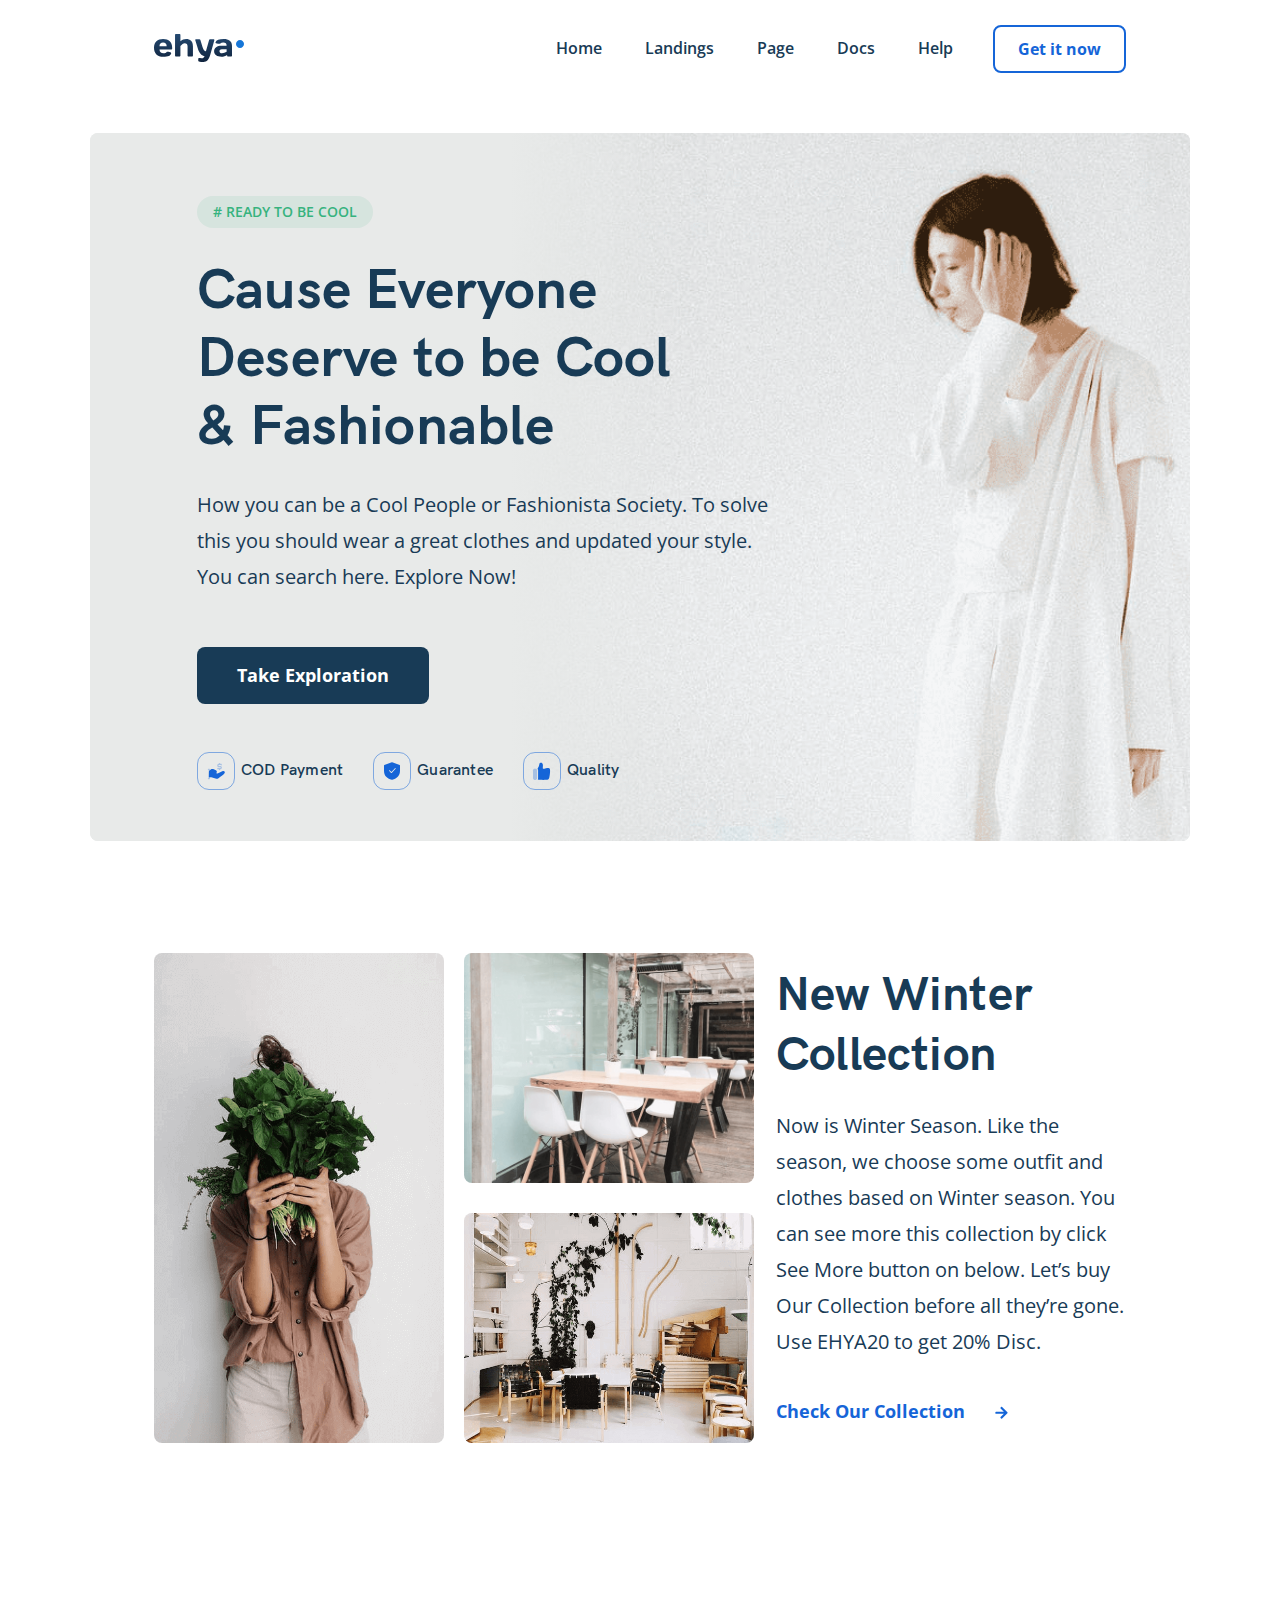
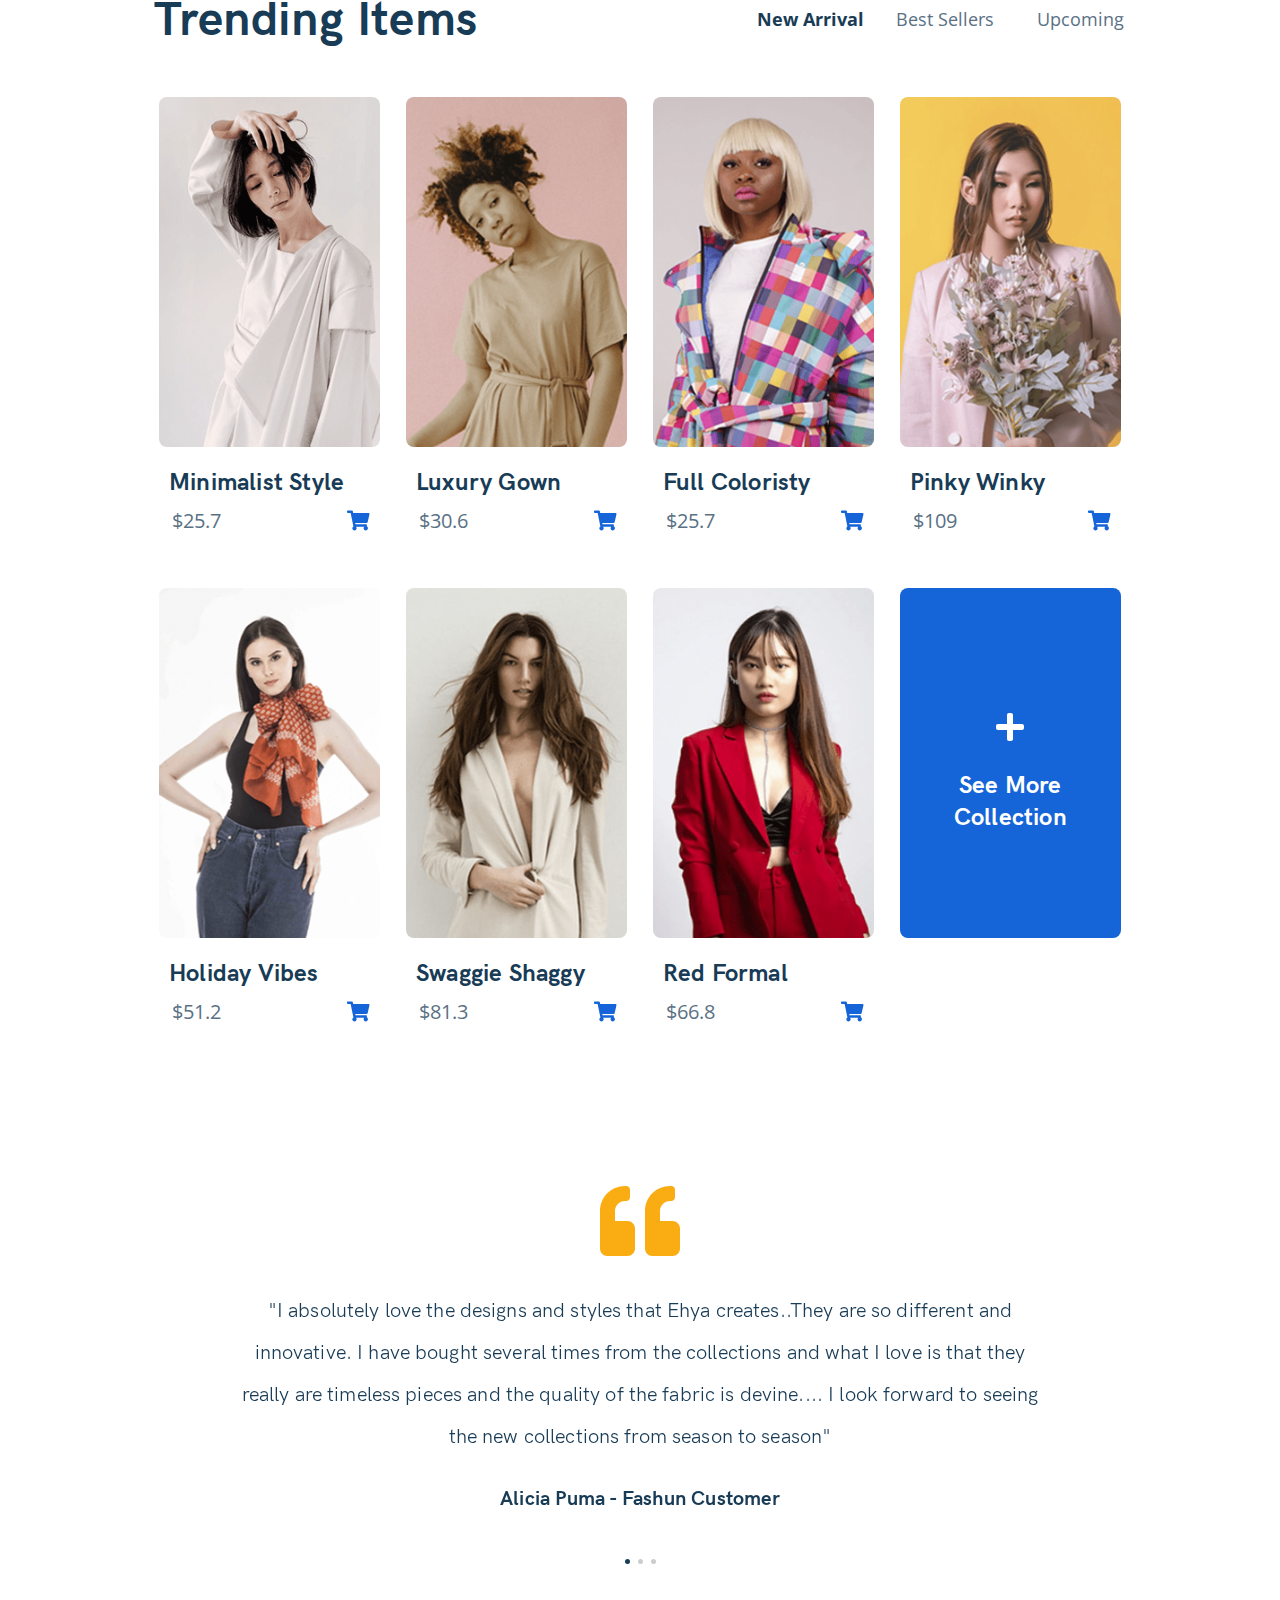
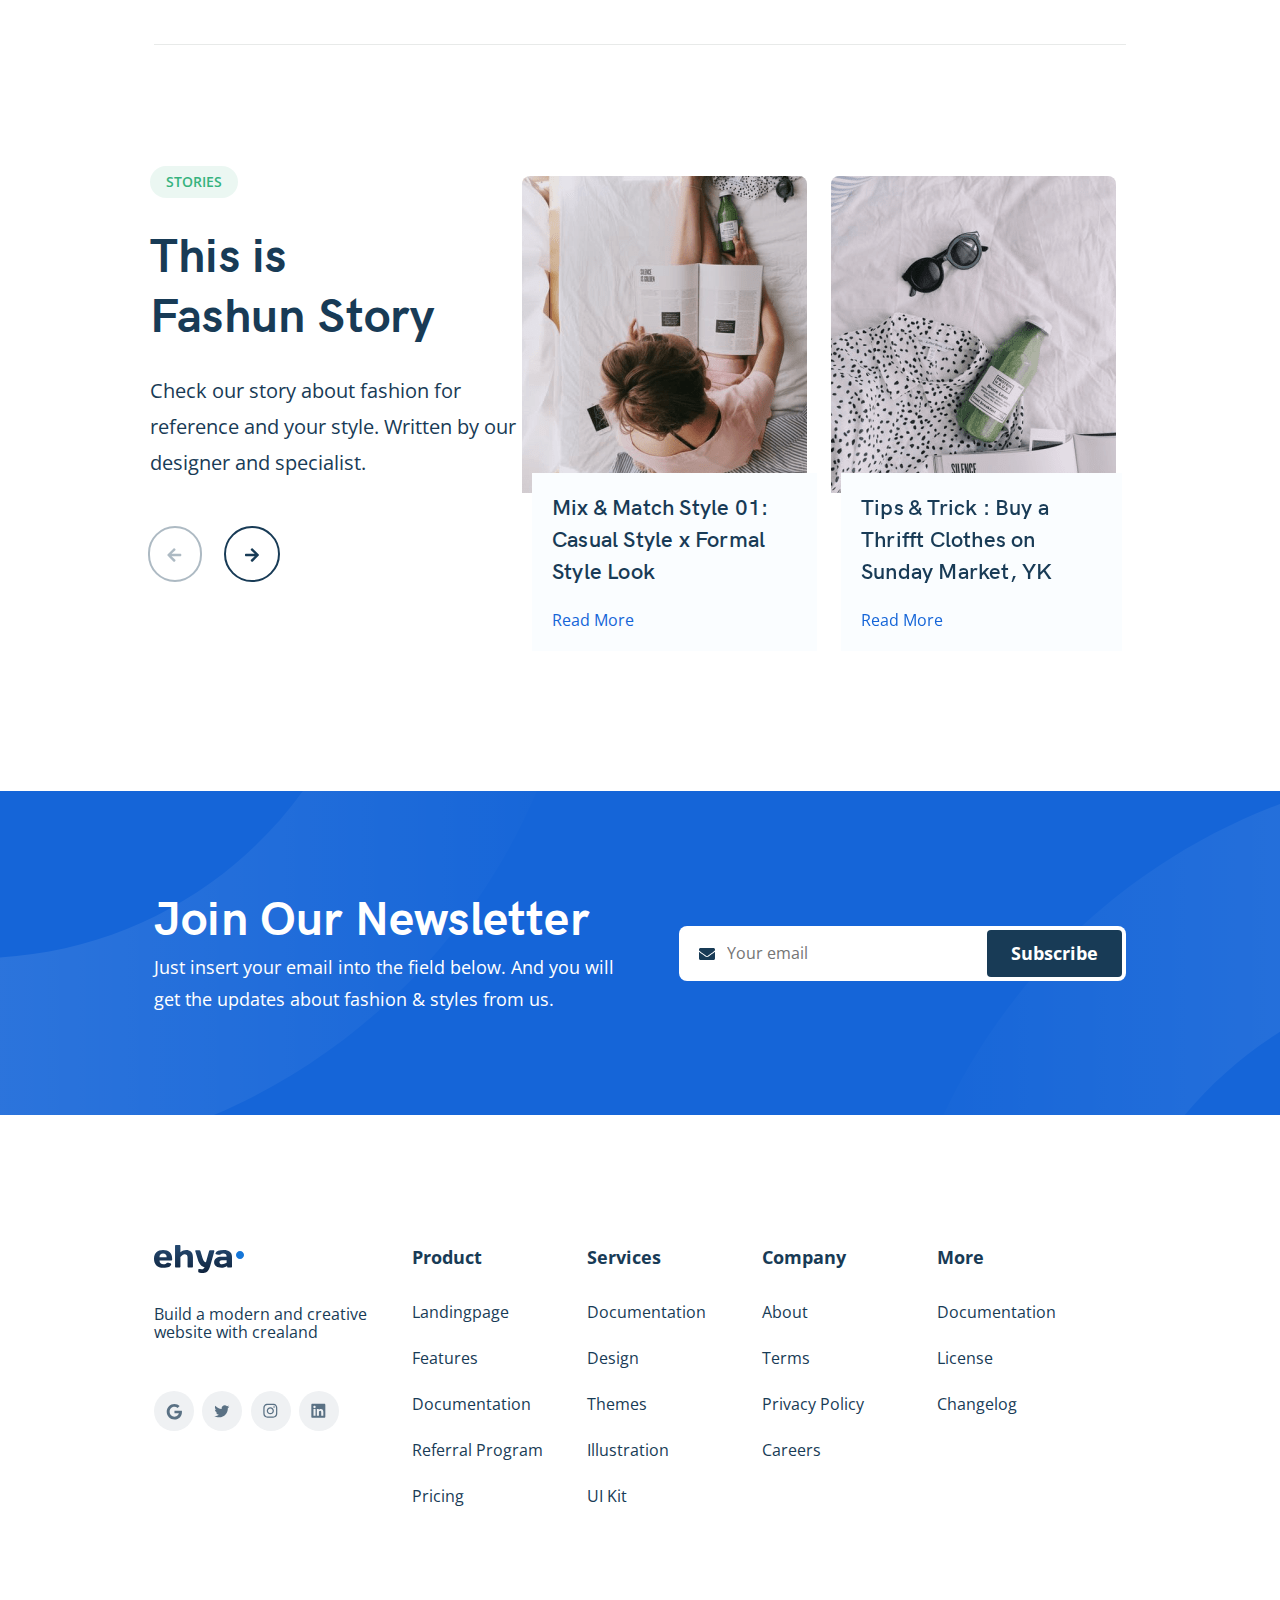
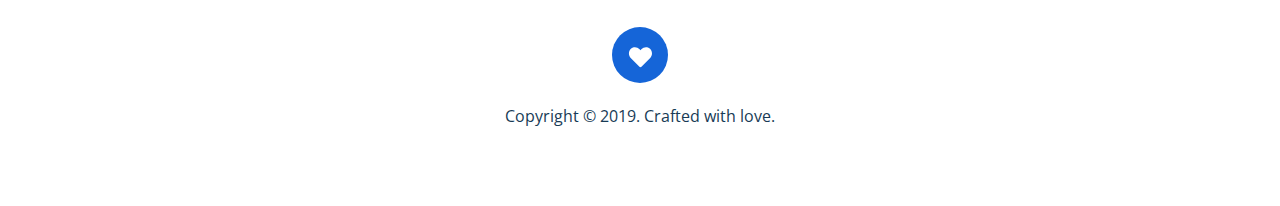
==== commit f6d9c6e3: "fix: optimized images for google page speed" ====
--- a/index.html
+++ b/index.html
@@ -1249,8 +1249,6 @@
 
   <script src="js/jquery-3.5.1.min.js"></script>
   <script src="js/swiper-bundle.min.js"></script>
-  <script src="js/jquery.validate.min.js"></script>
-  <script src="js/jquery.mask.min.js"></script>
   <script src="js/main.js"></script>
 </body>
 
--- a/css/style.css
+++ b/css/style.css
@@ -2746,11 +2746,13 @@
     padding: 385px 20px 36px 20px;
   }
   .hero__wrapper:before {
-    -webkit-transform: translate(-31%, -46.7%);
-            transform: translate(-31%, -46.7%);
+    -webkit-transform: translate(-23%, -59%);
+            transform: translate(-23%, -59%);
+    background-size: 60%;
+    background-image: url(../img/hero/hero-image.webp.jpg);
   }
   .hero__wrapper:after {
-    width: 570px;
+    width: 577px;
     height: 500px;
     left: 0;
     right: 0;
@@ -2934,8 +2936,8 @@
     right: 2.5%;
   }
   .hero__wrapper:before {
-    -webkit-transform: translate(-35%, -46.7%);
-            transform: translate(-35%, -46.7%);
+    -webkit-transform: translate(-30%, -59%);
+            transform: translate(-30%, -59%);
   }
   .collections__images {
     -webkit-box-orient: horizontal;
@@ -3092,8 +3094,8 @@
     right: 2%;
   }
   .hero__wrapper:before {
-    -webkit-transform: translate(-39%, -46.7%);
-            transform: translate(-39%, -46.7%);
+    -webkit-transform: translate(-35%, -59%);
+            transform: translate(-35%, -59%);
   }
   .trending__tabs {
     font-size: 16px;
@@ -3159,8 +3161,8 @@
     padding: 385px 20px 36px 20px;
   }
   .hero__wrapper:before {
-    -webkit-transform: translate(-39.7%, -46.8%);
-            transform: translate(-39.7%, -46.8%);
+    -webkit-transform: translate(-38%, -59%);
+            transform: translate(-38%, -59%);
   }
   .hero__info {
     max-width: 100%;
